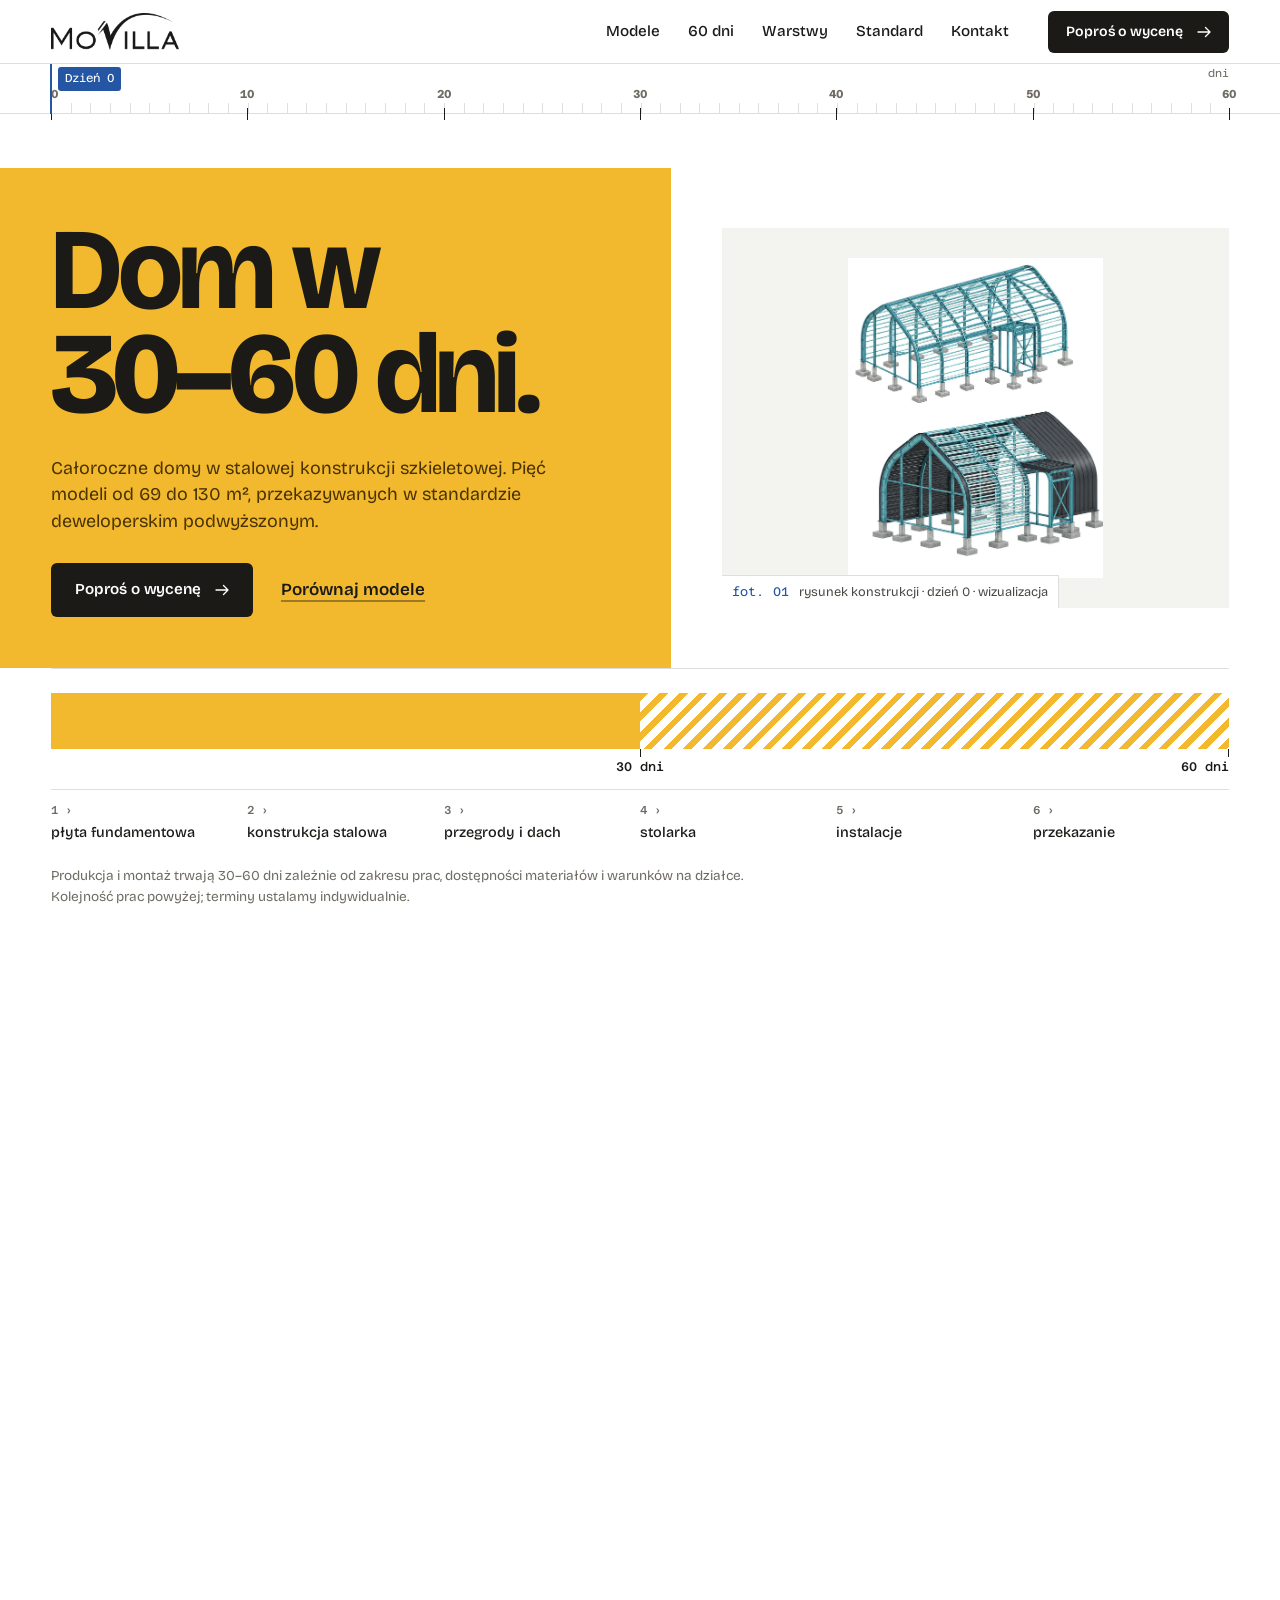
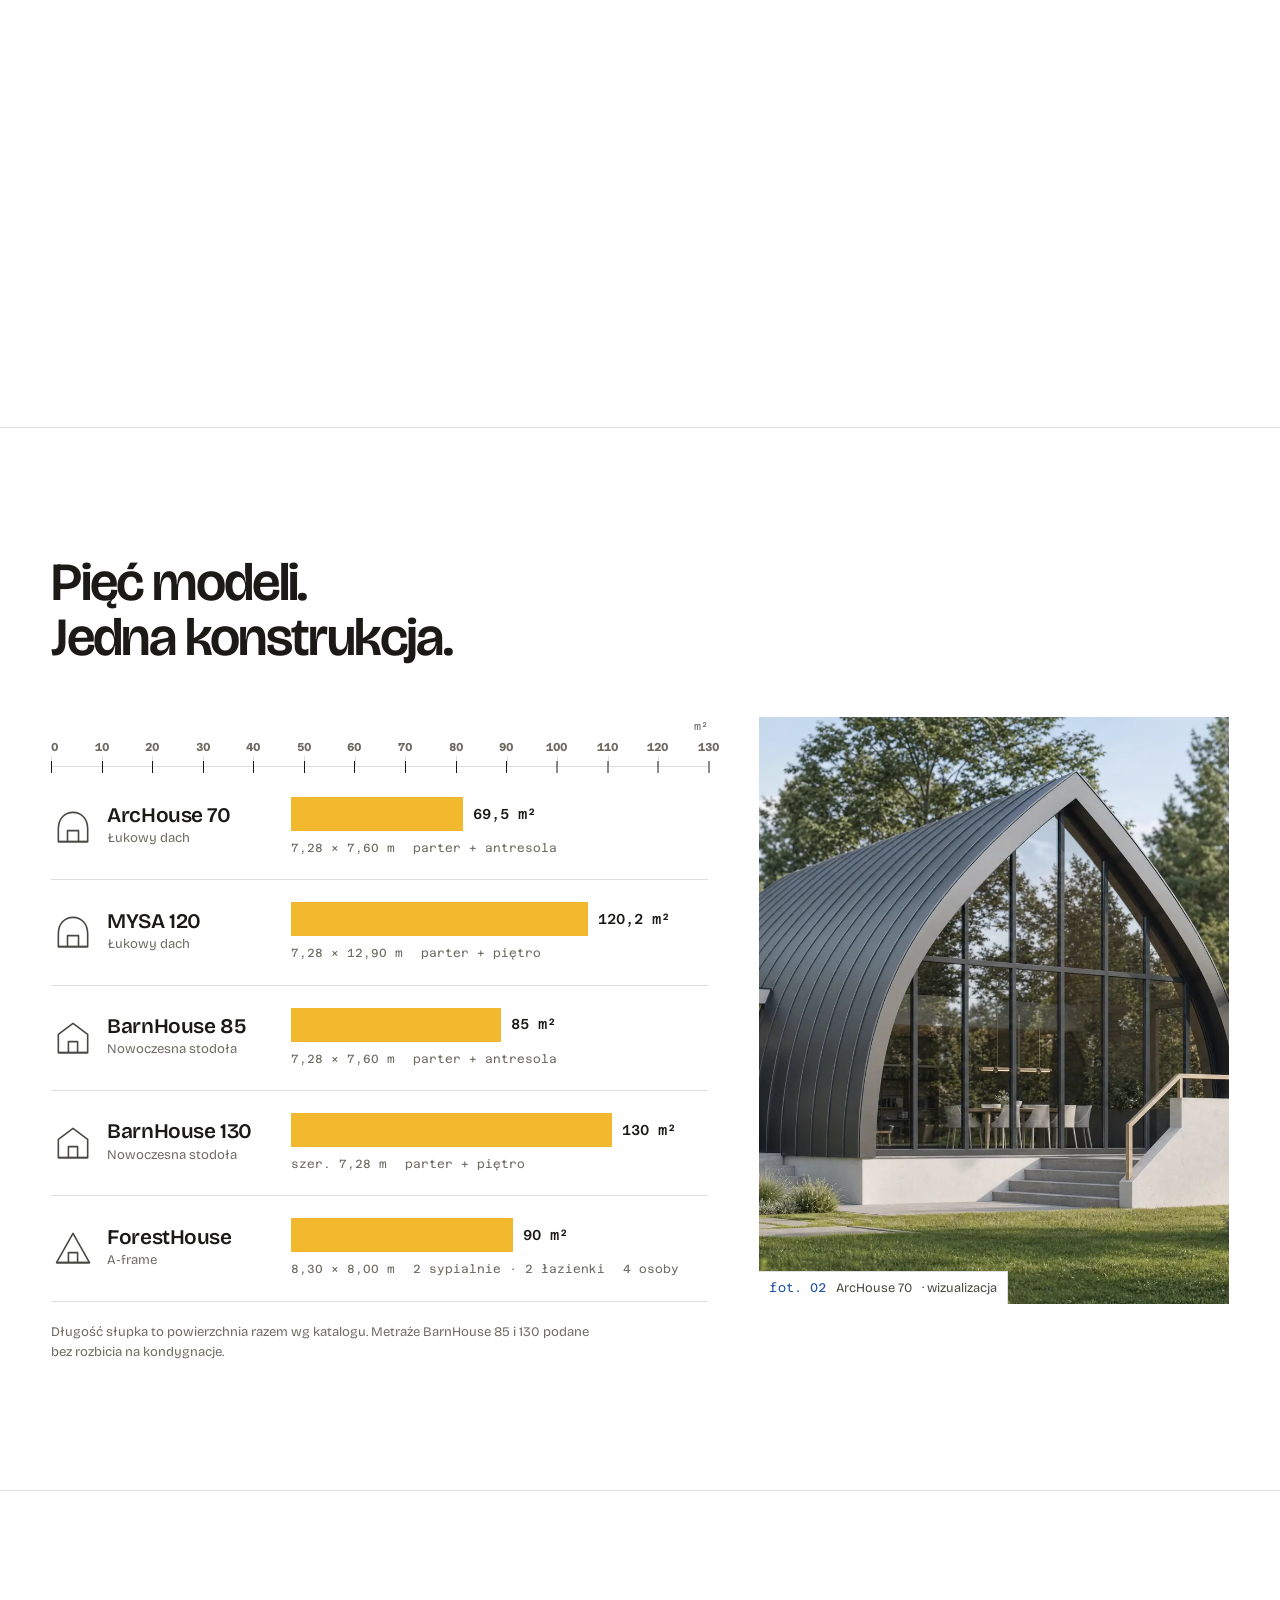
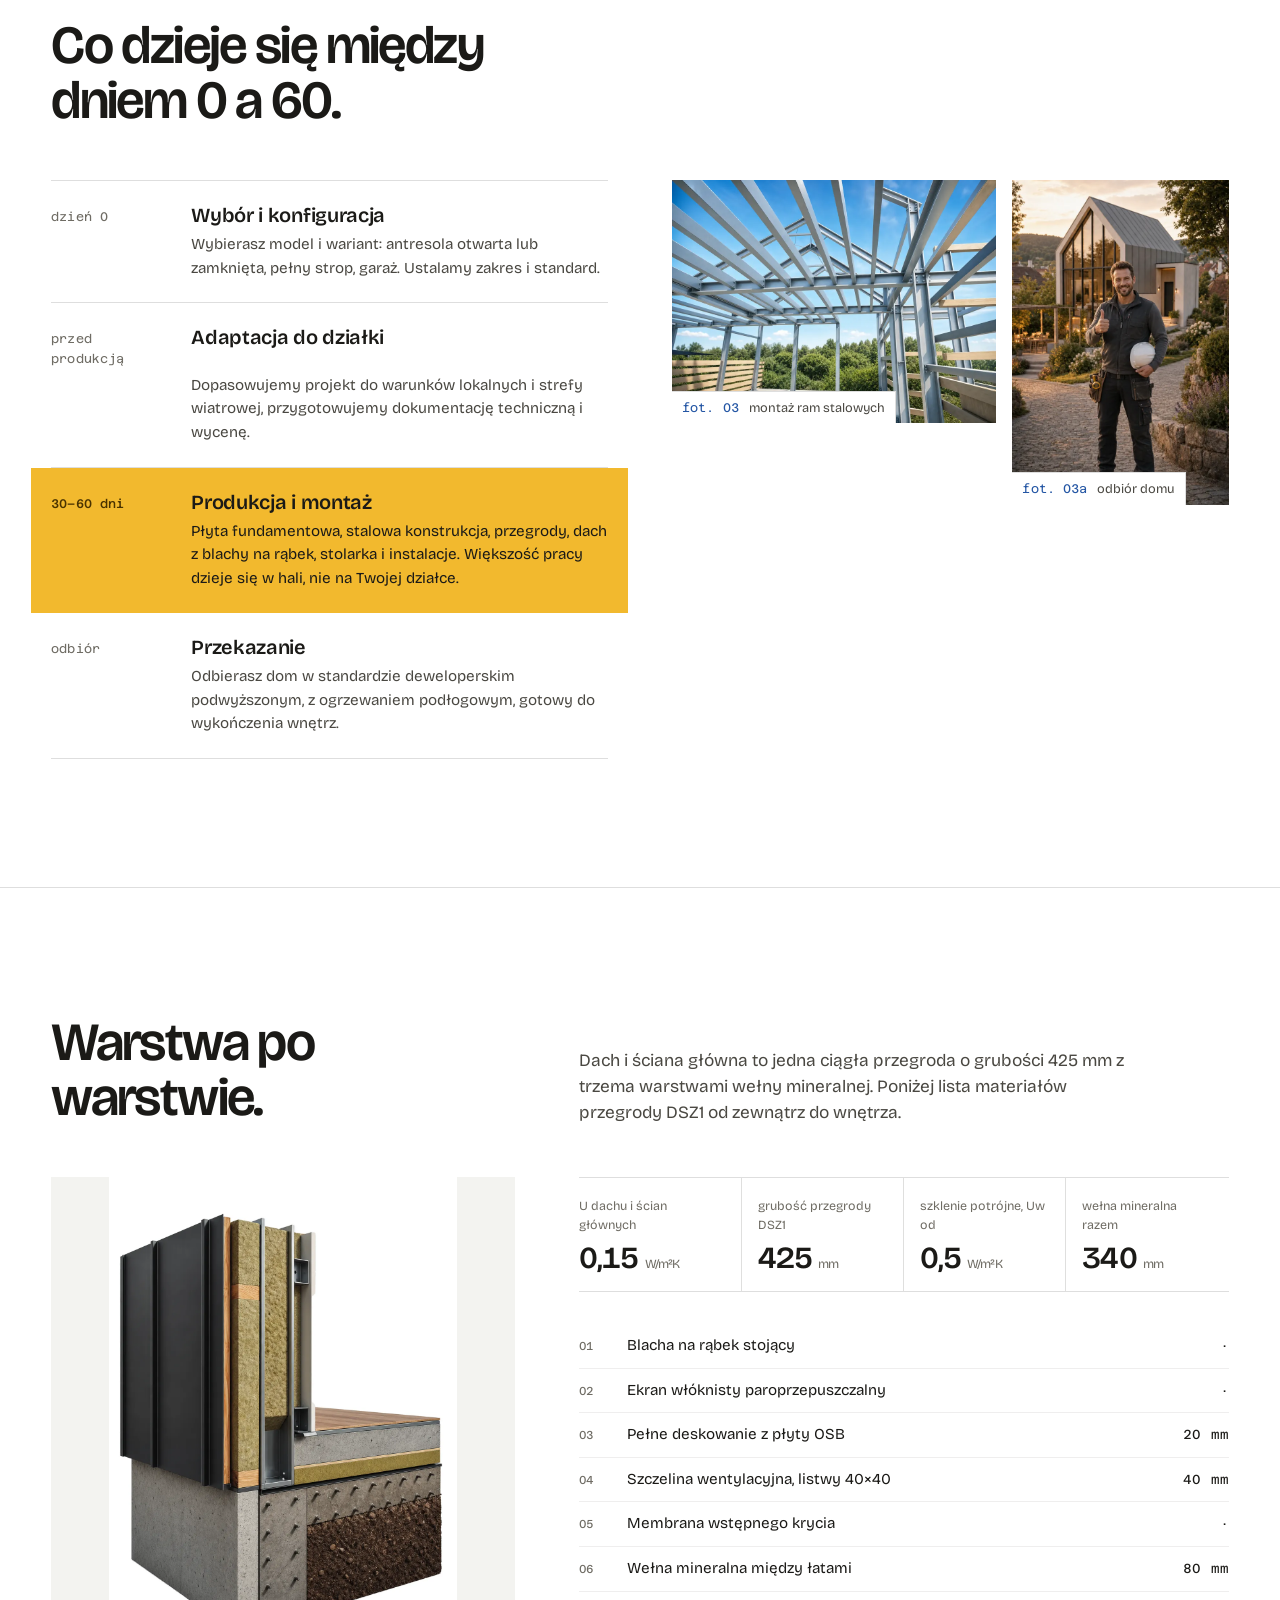
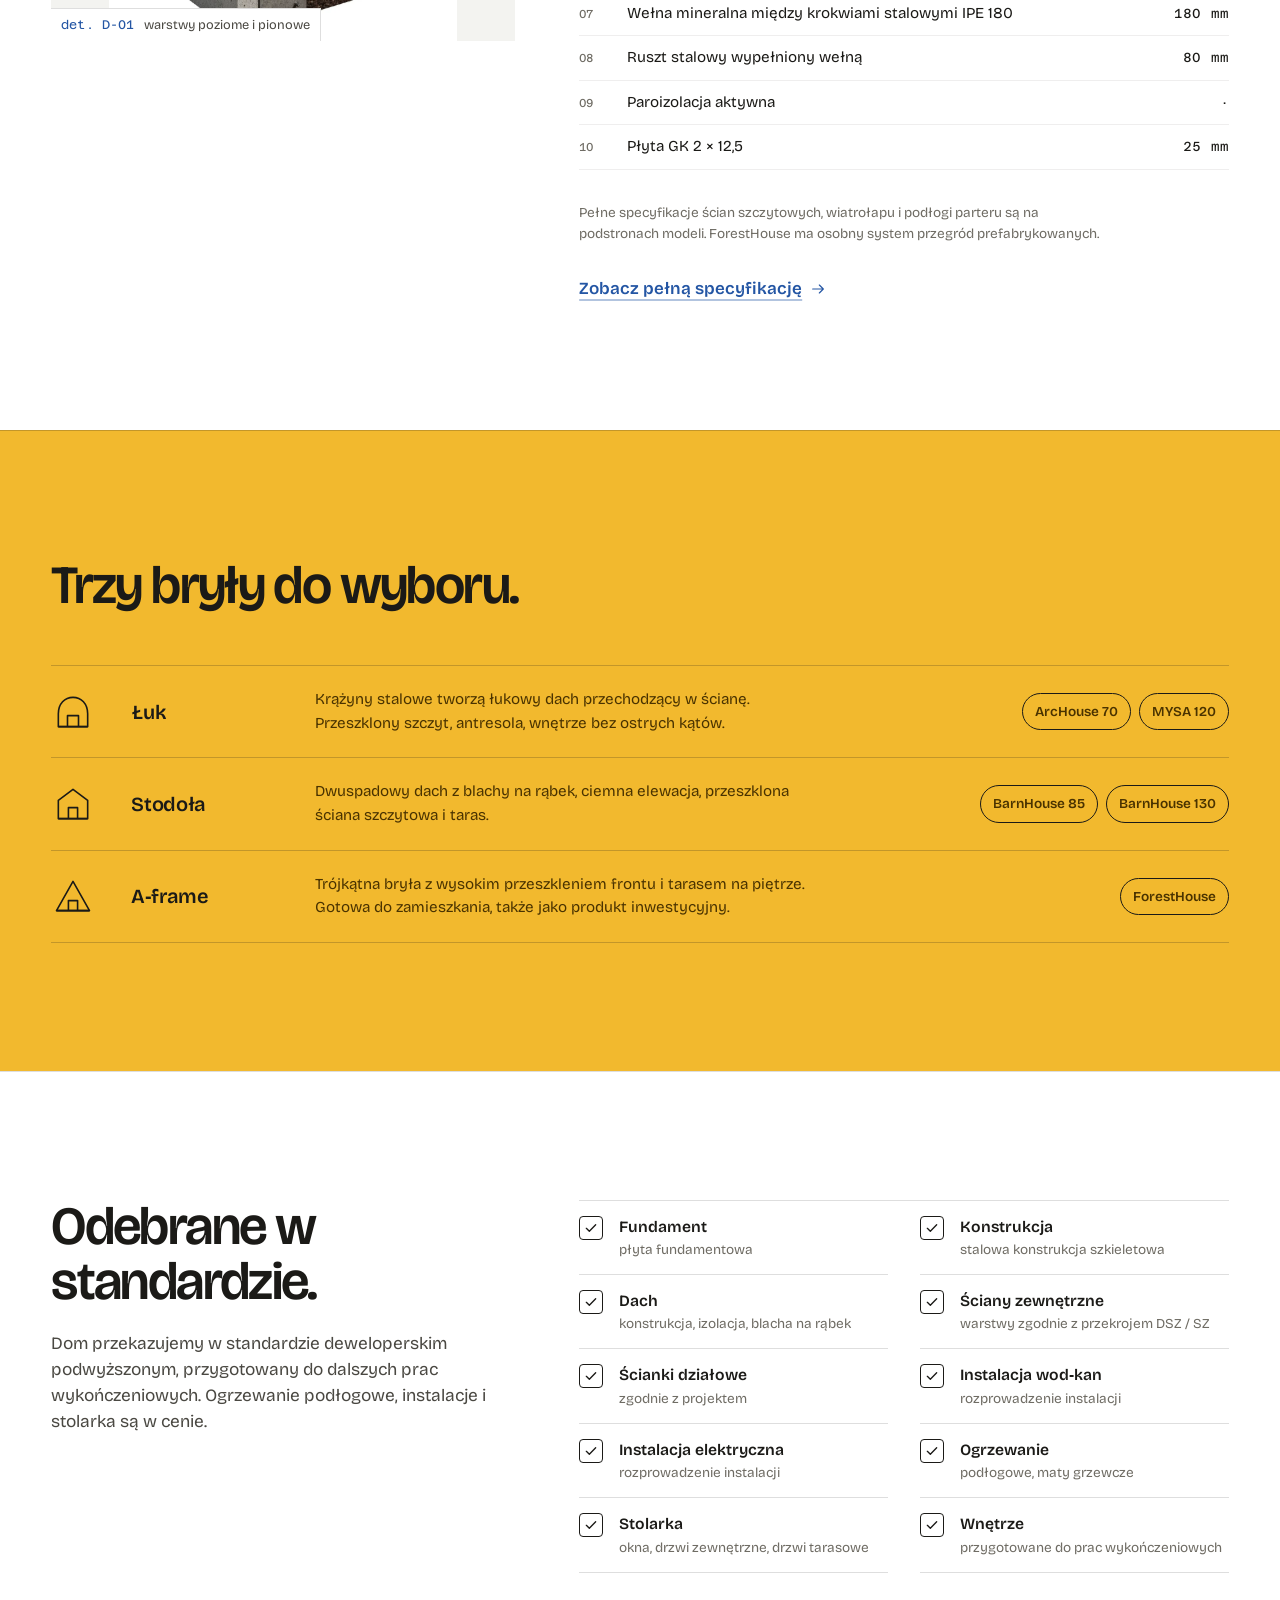
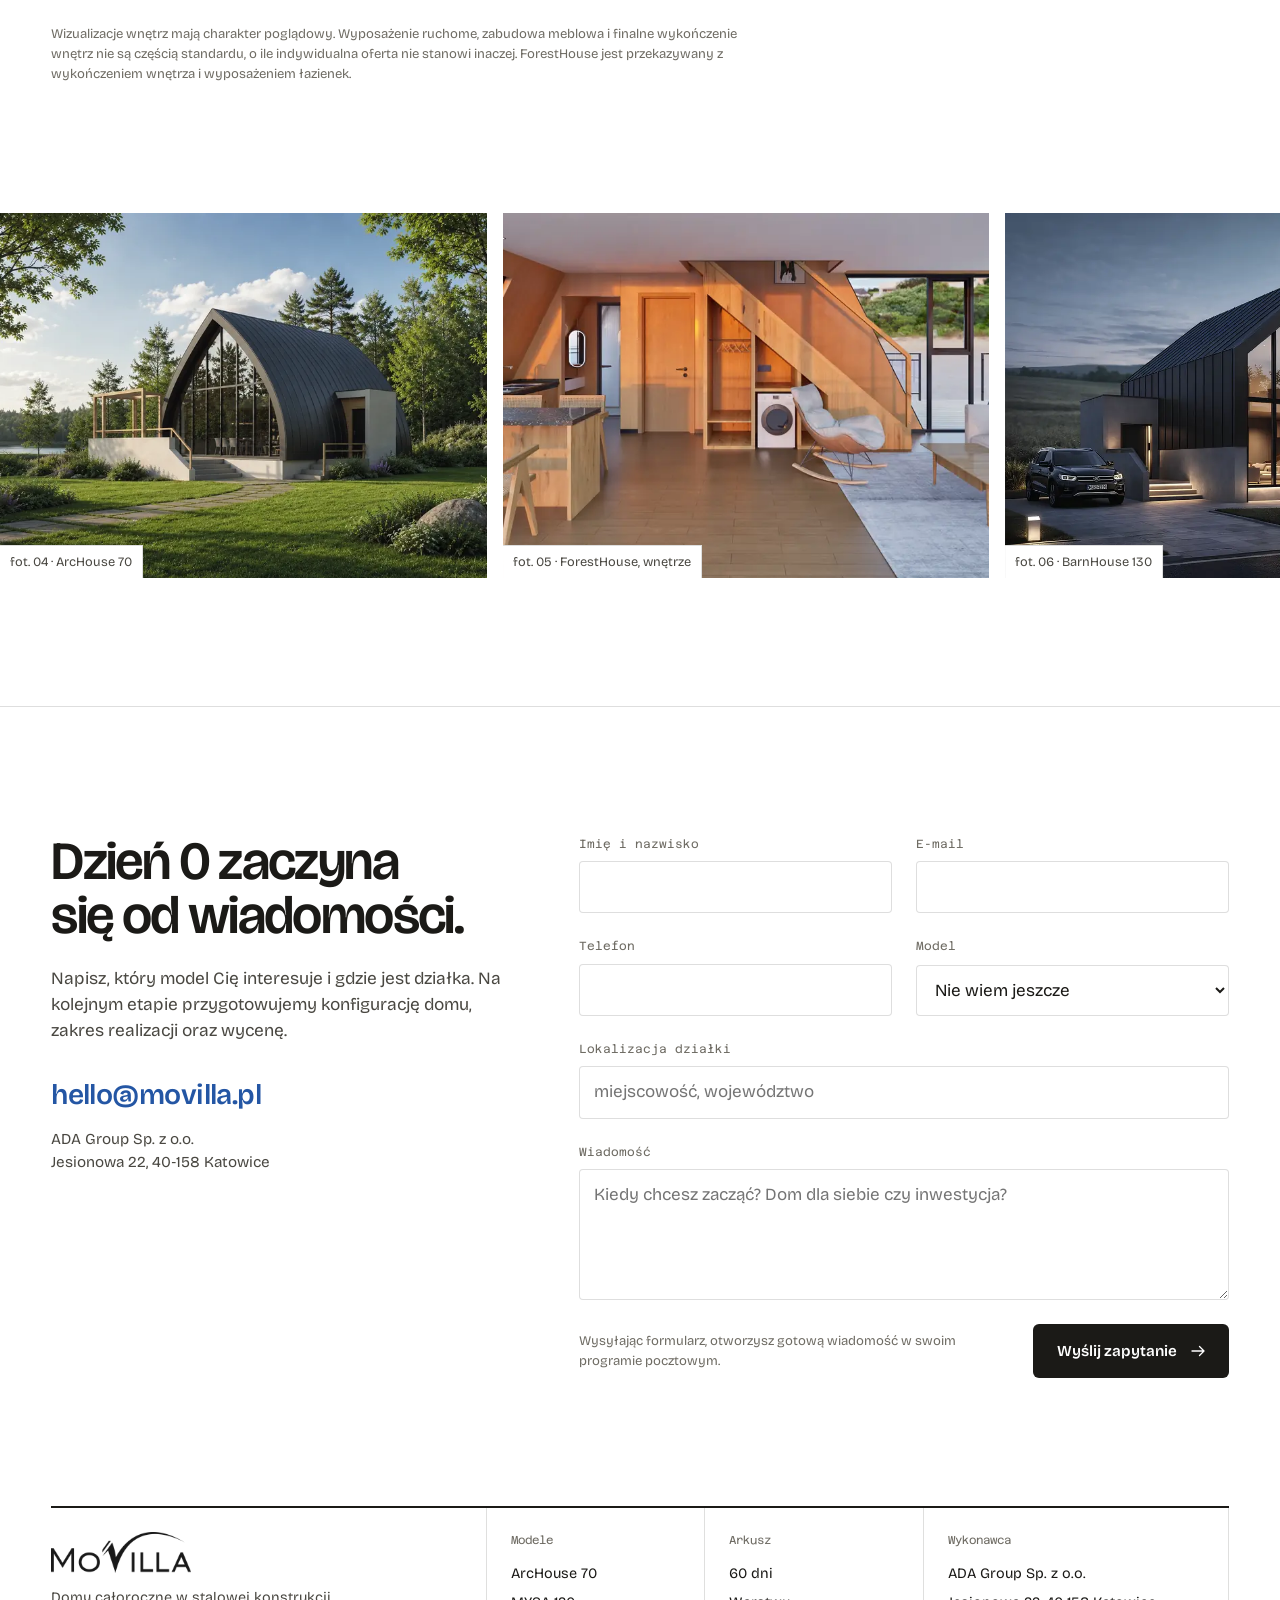
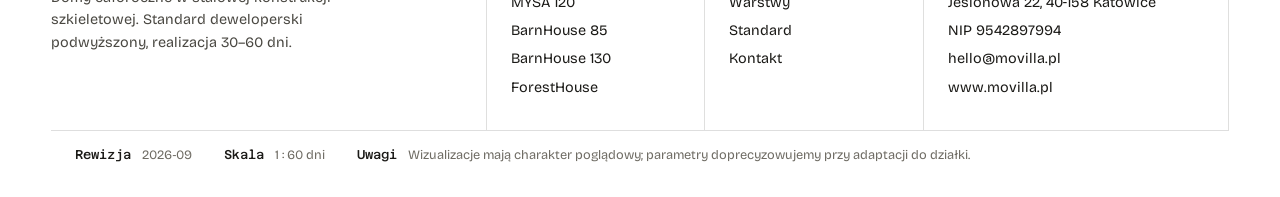
==== index.html @ b543526a "Wersja impeccable: świat „harmonogram budowy” (index + 5 podstron, GSAP, poprawki po finish review) " ====
<!DOCTYPE html>
<html lang="pl">
<head>
<meta charset="utf-8">
<meta name="viewport" content="width=device-width, initial-scale=1">
<title>MoVilla: dom całoroczny w 30–60 dni</title>
<meta name="description" content="Pięć domów całorocznych w stalowej konstrukcji szkieletowej: ArcHouse 70, MYSA 120, BarnHouse 85 i 130, ForestHouse. Standard deweloperski podwyższony, realizacja w 30–60 dni.">
<meta property="og:title" content="MoVilla: dom całoroczny w 30–60 dni">
<meta property="og:description" content="Pięć domów całorocznych w stalowej konstrukcji szkieletowej: ArcHouse 70, MYSA 120, BarnHouse 85 i 130, ForestHouse. Standard deweloperski podwyższony, realizacja w 30–60 dni.">
<meta property="og:image" content="img/forest/hero.webp">
<meta name="theme-color" content="#F2B92E">
<link rel="icon" href="img/favicon-32.png" sizes="32x32">
<link rel="apple-touch-icon" href="img/favicon-180.png">
<link rel="preconnect" href="https://fonts.googleapis.com">
<link rel="preconnect" href="https://fonts.gstatic.com" crossorigin>
<link href="https://fonts.googleapis.com/css2?family=Bricolage+Grotesque:opsz,wght@12..96,300..800&family=Azeret+Mono:wght@400;500&display=swap" rel="stylesheet">
<link rel="stylesheet" href="css/style.css">
</head>
<body>
<div class="veil" aria-hidden="true"></div>
<header class="topbar">
  <a class="topbar__logo" href="index.html" aria-label="MoVilla, strona główna"><img src="img/logo.webp" alt="MoVilla"></a>
  <nav class="topbar__nav" aria-label="Menu główne">
    <a href="index.html#projekty">Modele</a>
    <a href="index.html#proces">60 dni</a>
    <a href="index.html#technologia">Warstwy</a>
    <a href="index.html#standard">Standard</a>
    <a href="index.html#kontakt">Kontakt</a>
  </nav>
  <a class="btn btn--sm topbar__cta" href="index.html#kontakt">Poproś o wycenę <svg class="ic" viewBox="0 0 24 24" fill="none" stroke="currentColor" stroke-width="1.75" stroke-linecap="round" stroke-linejoin="round" aria-hidden="true"><path d="M4 12h16M14 6l6 6-6 6"/></svg></a>
  <button class="topbar__burger" aria-label="Otwórz menu" aria-expanded="false" aria-controls="menu"><span></span><span></span></button>
</header>
<div class="menu" id="menu" aria-hidden="true">
  <nav class="menu__links" aria-label="Menu mobilne">
    <a href="index.html#projekty">Modele</a>
    <a href="projekty/archouse-70.html" class="menu__sub">ArcHouse 70</a>
    <a href="projekty/mysa-120.html" class="menu__sub">MYSA 120</a>
    <a href="projekty/barnhouse-85.html" class="menu__sub">BarnHouse 85</a>
    <a href="projekty/barnhouse-130.html" class="menu__sub">BarnHouse 130</a>
    <a href="projekty/foresthouse.html" class="menu__sub">ForestHouse</a>
    <a href="index.html#proces">60 dni</a>
    <a href="index.html#technologia">Warstwy</a>
    <a href="index.html#standard">Standard</a>
    <a href="index.html#kontakt">Kontakt</a>
  </nav>
  <p class="menu__foot"><a href="mailto:hello@movilla.pl">hello@movilla.pl</a><span>Jesionowa 22, 40‑158 Katowice</span></p>
</div>
<div class="ruler ruler--top" data-max="60" aria-hidden="true"><div class="ruler__scale"><span style="left:0.000%"><b>0</b></span><span style="left:16.667%"><b>10</b></span><span style="left:33.333%"><b>20</b></span><span style="left:50.000%"><b>30</b></span><span style="left:66.667%"><b>40</b></span><span style="left:83.333%"><b>50</b></span><span style="left:100.000%"><b>60</b></span><i class="ruler__unit">dni</i></div><div class="ruler__cursor" aria-hidden="true"><em>Dzień <span data-day>0</span></em></div></div>
<main id="top">

<section class="hero" id="hero">
  <div class="hero__text">
    <h1 class="hero__title">Dom w <span class="hl">30–60</span> dni.</h1>
    <p class="hero__lead">Całoroczne domy w stalowej konstrukcji szkieletowej. Pięć modeli od 69 do 130 m², przekazywanych w standardzie deweloperskim podwyższonym.</p>
    <div class="hero__actions"><a class="btn" href="#kontakt">Poproś o wycenę <svg class="ic" viewBox="0 0 24 24" fill="none" stroke="currentColor" stroke-width="1.75" stroke-linecap="round" stroke-linejoin="round" aria-hidden="true"><path d="M4 12h16M14 6l6 6-6 6"/></svg></a><a class="lnk" href="#projekty">Porównaj modele</a></div>
  </div>
  <figure class="plate plate--hero">
    <img src="img/common/frame.webp" alt="Stalowy szkielet domu łukowego, model konstrukcyjny" data-stage="0" fetchpriority="high">
    <img src="img/common/tech-2.webp" srcset="img/common/tech-2-960.webp 960w, img/common/tech-2.webp 1920w" sizes="55vw" alt="Montaż stalowej konstrukcji szkieletowej domu łukowego" fetchpriority="high" data-stage="1">
    <img src="img/arc70/lake-2.webp" srcset="img/arc70/lake-2-960.webp 960w, img/arc70/lake-2.webp 1920w" sizes="55vw" alt="Gotowy dom ArcHouse 70 nad wodą" fetchpriority="high" data-stage="2">
    <figcaption><span class="mono">fot. 01</span><span data-stage-cap>rysunek konstrukcji · dzień 0 · wizualizacja</span></figcaption>
  </figure>
  <div class="stagebar" aria-label="Orientacyjny czas realizacji">
    <div class="stagebar__bar"><i class="stagebar__fill"></i><i class="stagebar__range" style="--from:50%;--to:100%"></i><b class="stagebar__l" style="left:50%">30 dni</b><b class="stagebar__l stagebar__l--end" style="left:100%">60 dni</b></div>
    <ol class="stagebar__seq"><li>płyta fundamentowa</li><li>konstrukcja stalowa</li><li>przegrody i dach</li><li>stolarka</li><li>instalacje</li><li>przekazanie</li></ol>
    <p class="stagebar__note">Produkcja i montaż trwają 30–60 dni zależnie od zakresu prac, dostępności materiałów i warunków na działce. Kolejność prac powyżej; terminy ustalamy indywidualnie.</p>
  </div>
</section>

<section class="models" id="projekty">
  <h2 class="h2">Pięć modeli.<br>Jedna konstrukcja.</h2>
  <div class="models__grid">
    <div class="models__chart">
      <div class="ruler" data-max="130" aria-hidden="true"><div class="ruler__scale"><span style="left:0.000%"><b>0</b></span><span style="left:7.692%"><b>10</b></span><span style="left:15.385%"><b>20</b></span><span style="left:23.077%"><b>30</b></span><span style="left:30.769%"><b>40</b></span><span style="left:38.462%"><b>50</b></span><span style="left:46.154%"><b>60</b></span><span style="left:53.846%"><b>70</b></span><span style="left:61.538%"><b>80</b></span><span style="left:69.231%"><b>90</b></span><span style="left:76.923%"><b>100</b></span><span style="left:84.615%"><b>110</b></span><span style="left:92.308%"><b>120</b></span><span style="left:100.000%"><b>130</b></span><i class="ruler__unit">m²</i></div></div>
      <div class="mrows"><a class="mrow" href="projekty/archouse-70.html" data-model="archouse-70">
      <span class="mrow__name"><svg class="ic ic--form" viewBox="0 0 48 48" fill="none" stroke="currentColor" stroke-width="1.75" stroke-linejoin="round" aria-hidden="true"><path d="M8 40V26C8 15 15 8 24 8s16 7 16 18v14H8z"/><path d="M8 40h32"/><path d="M18 40V28h12v12"/></svg><b>ArcHouse 70</b><small>Łukowy dach</small></span>
      <span class="mrow__track" style="--w:53.46%"><i class="mrow__bar"></i><em class="mrow__val"><span data-count="69.5" data-decimals="1">69,5</span> m²</em></span>
      <span class="mrow__meta"><span>7,28 × 7,60 m</span><span>parter + antresola</span></span>
    </a><a class="mrow" href="projekty/mysa-120.html" data-model="mysa-120">
      <span class="mrow__name"><svg class="ic ic--form" viewBox="0 0 48 48" fill="none" stroke="currentColor" stroke-width="1.75" stroke-linejoin="round" aria-hidden="true"><path d="M8 40V26C8 15 15 8 24 8s16 7 16 18v14H8z"/><path d="M8 40h32"/><path d="M18 40V28h12v12"/></svg><b>MYSA 120</b><small>Łukowy dach</small></span>
      <span class="mrow__track" style="--w:92.46%"><i class="mrow__bar"></i><em class="mrow__val"><span data-count="120.2" data-decimals="1">120,2</span> m²</em></span>
      <span class="mrow__meta"><span>7,28 × 12,90 m</span><span>parter + piętro</span></span>
    </a><a class="mrow" href="projekty/barnhouse-85.html" data-model="barnhouse-85">
      <span class="mrow__name"><svg class="ic ic--form" viewBox="0 0 48 48" fill="none" stroke="currentColor" stroke-width="1.75" stroke-linejoin="round" aria-hidden="true"><path d="M8 40V20L24 8l16 12v20H8z"/><path d="M8 40h32"/><path d="M19 40V28h10v12"/></svg><b>BarnHouse 85</b><small>Nowoczesna stodoła</small></span>
      <span class="mrow__track" style="--w:65.38%"><i class="mrow__bar"></i><em class="mrow__val"><span data-count="85" data-decimals="0">85</span> m²</em></span>
      <span class="mrow__meta"><span>7,28 × 7,60 m</span><span>parter + antresola</span></span>
    </a><a class="mrow" href="projekty/barnhouse-130.html" data-model="barnhouse-130">
      <span class="mrow__name"><svg class="ic ic--form" viewBox="0 0 48 48" fill="none" stroke="currentColor" stroke-width="1.75" stroke-linejoin="round" aria-hidden="true"><path d="M8 40V20L24 8l16 12v20H8z"/><path d="M8 40h32"/><path d="M19 40V28h10v12"/></svg><b>BarnHouse 130</b><small>Nowoczesna stodoła</small></span>
      <span class="mrow__track" style="--w:100.00%"><i class="mrow__bar"></i><em class="mrow__val"><span data-count="130" data-decimals="0">130</span> m²</em></span>
      <span class="mrow__meta"><span>szer. 7,28 m</span><span>parter + piętro</span></span>
    </a><a class="mrow" href="projekty/foresthouse.html" data-model="foresthouse">
      <span class="mrow__name"><svg class="ic ic--form" viewBox="0 0 48 48" fill="none" stroke="currentColor" stroke-width="1.75" stroke-linejoin="round" aria-hidden="true"><path d="M6 40L24 8l18 32H6z"/><path d="M6 40h36"/><path d="M19 40V29h10v11"/></svg><b>ForestHouse</b><small>A‑frame</small></span>
      <span class="mrow__track" style="--w:69.23%"><i class="mrow__bar"></i><em class="mrow__val"><span data-count="90" data-decimals="0">90</span> m²</em></span>
      <span class="mrow__meta"><span>8,30 × 8,00 m</span><span>2 sypialnie · 2 łazienki</span><span>4 osoby</span></span>
    </a></div>
      <p class="models__note">Długość słupka to powierzchnia razem wg katalogu. Metraże BarnHouse 85 i 130 podane bez rozbicia na kondygnacje.</p>
    </div>
    <figure class="plate plate--sticky models__stage"><img src="img/arc70/hero.webp" alt="ArcHouse 70" data-model="archouse-70" loading="lazy"><img src="img/mysa120/hero.webp" alt="MYSA 120" data-model="mysa-120" loading="lazy"><img src="img/barn85/hero.webp" alt="BarnHouse 85" data-model="barnhouse-85" loading="lazy"><img src="img/barn130/hero.webp" alt="BarnHouse 130" data-model="barnhouse-130" loading="lazy"><img src="img/forest/hero.webp" alt="ForestHouse" data-model="foresthouse" loading="lazy"><figcaption><span class="mono">fot. 02</span><span data-model-cap>ArcHouse 70</span><span>· wizualizacja</span></figcaption></figure>
  </div>
</section>

<section class="stages" id="proces">
  <h2 class="h2">Co dzieje się między dniem 0 a 60.</h2>
  <ol class="stages__list">
    <li><span class="mono stages__day">dzień 0</span><h3>Wybór i konfiguracja</h3><p>Wybierasz model i wariant: antresola otwarta lub zamknięta, pełny strop, garaż. Ustalamy zakres i standard.</p></li>
    <li><span class="mono stages__day">przed produkcją</span><h3>Adaptacja do działki</h3><p>Dopasowujemy projekt do warunków lokalnych i strefy wiatrowej, przygotowujemy dokumentację techniczną i wycenę.</p></li>
    <li class="is-key"><span class="mono stages__day">30–60 dni</span><h3>Produkcja i montaż</h3><p>Płyta fundamentowa, stalowa konstrukcja, przegrody, dach z blachy na rąbek, stolarka i instalacje. Większość pracy dzieje się w hali, nie na Twojej działce.</p></li>
    <li><span class="mono stages__day">odbiór</span><h3>Przekazanie</h3><p>Odbierasz dom w standardzie deweloperskim podwyższonym, z ogrzewaniem podłogowym, gotowy do wykończenia wnętrz.</p></li>
  </ol>
  <div class="stages__plates">
    <figure class="plate"><img src="img/common/tech-1.webp" srcset="img/common/tech-1-960.webp 960w, img/common/tech-1.webp 1920w" sizes="45vw" alt="Stalowe ramy nośne domu MoVilla na placu montażu" loading="lazy" decoding="async" ><figcaption><span class="mono">fot. 03</span><span>montaż ram stalowych</span></figcaption></figure>
    <figure class="plate"><img src="img/common/builder.webp" alt="Wykonawca MoVilla przed gotowym domem BarnHouse" loading="lazy" decoding="async" ><figcaption><span class="mono">fot. 03a</span><span>odbiór domu</span></figcaption></figure>
  </div>
</section>

<section class="layers" id="technologia">
  <div class="layers__head">
    <h2 class="h2">Warstwa po warstwie.</h2>
    <p class="lead">Dach i ściana główna to jedna ciągła przegroda o grubości 425 mm z trzema warstwami wełny mineralnej. Poniżej lista materiałów przegrody DSZ1 od zewnątrz do wnętrza.</p>
  </div>
  <figure class="plate plate--sticky layers__plate">
    <img src="img/common/detail-wall.webp" alt="Detal D‑01: przekrój przez warstwy dachu, ściany i fundamentu" loading="lazy">
    <figcaption><span class="mono">det. D‑01</span><span>warstwy poziome i pionowe</span></figcaption>
  </figure>
  <div class="layers__body">
    <dl class="kpi">
      <div><dt>U dachu i ścian głównych</dt><dd><span data-count="0.15" data-decimals="2">0,15</span><small>W/m²K</small></dd></div>
      <div><dt>grubość przegrody DSZ1</dt><dd><span data-count="425">425</span><small>mm</small></dd></div>
      <div><dt>szklenie potrójne, Uw od</dt><dd><span data-count="0.5" data-decimals="1">0,5</span><small>W/m²K</small></dd></div>
      <div><dt>wełna mineralna razem</dt><dd><span data-count="340">340</span><small>mm</small></dd></div>
    </dl>
    <ol class="bom"><li><span>Blacha na rąbek stojący</span><span class="mono">·</span></li><li><span>Ekran włóknisty paroprzepuszczalny</span><span class="mono">·</span></li><li><span>Pełne deskowanie z płyty OSB</span><span class="mono">20 mm</span></li><li><span>Szczelina wentylacyjna, listwy 40×40</span><span class="mono">40 mm</span></li><li><span>Membrana wstępnego krycia</span><span class="mono">·</span></li><li><span>Wełna mineralna między łatami</span><span class="mono">80 mm</span></li><li><span>Wełna mineralna między krokwiami stalowymi IPE 180</span><span class="mono">180 mm</span></li><li><span>Ruszt stalowy wypełniony wełną</span><span class="mono">80 mm</span></li><li><span>Paroizolacja aktywna</span><span class="mono">·</span></li><li><span>Płyta GK 2 × 12,5</span><span class="mono">25 mm</span></li></ol>
    <p class="layers__note">Pełne specyfikacje ścian szczytowych, wiatrołapu i podłogi parteru są na podstronach modeli. ForestHouse ma osobny system przegród prefabrykowanych.</p>
    <a class="lnk" href="projekty/archouse-70.html#technologia">Zobacz pełną specyfikację <svg class="ic" viewBox="0 0 24 24" fill="none" stroke="currentColor" stroke-width="1.75" stroke-linecap="round" stroke-linejoin="round" aria-hidden="true"><path d="M4 12h16M14 6l6 6-6 6"/></svg></a>
  </div>
</section>

<section class="forms" id="formy">
  <h2 class="h2">Trzy bryły do wyboru.</h2>
  <div class="forms__rows">
    <div class="form"><svg class="ic ic--form" viewBox="0 0 48 48" fill="none" stroke="currentColor" stroke-width="1.75" stroke-linejoin="round" aria-hidden="true"><path d="M8 40V26C8 15 15 8 24 8s16 7 16 18v14H8z"/><path d="M8 40h32"/><path d="M18 40V28h12v12"/></svg><h3>Łuk</h3><p>Krążyny stalowe tworzą łukowy dach przechodzący w ścianę. Przeszklony szczyt, antresola, wnętrze bez ostrych kątów.</p><p class="form__models"><a href="projekty/archouse-70.html">ArcHouse 70</a><a href="projekty/mysa-120.html">MYSA 120</a></p></div>
    <div class="form"><svg class="ic ic--form" viewBox="0 0 48 48" fill="none" stroke="currentColor" stroke-width="1.75" stroke-linejoin="round" aria-hidden="true"><path d="M8 40V20L24 8l16 12v20H8z"/><path d="M8 40h32"/><path d="M19 40V28h10v12"/></svg><h3>Stodoła</h3><p>Dwuspadowy dach z blachy na rąbek, ciemna elewacja, przeszklona ściana szczytowa i taras.</p><p class="form__models"><a href="projekty/barnhouse-85.html">BarnHouse 85</a><a href="projekty/barnhouse-130.html">BarnHouse 130</a></p></div>
    <div class="form"><svg class="ic ic--form" viewBox="0 0 48 48" fill="none" stroke="currentColor" stroke-width="1.75" stroke-linejoin="round" aria-hidden="true"><path d="M6 40L24 8l18 32H6z"/><path d="M6 40h36"/><path d="M19 40V29h10v11"/></svg><h3>A‑frame</h3><p>Trójkątna bryła z wysokim przeszkleniem frontu i tarasem na piętrze. Gotowa do zamieszkania, także jako produkt inwestycyjny.</p><p class="form__models"><a href="projekty/foresthouse.html">ForestHouse</a></p></div>
  </div>
</section>

<section class="standard" id="standard">
  <div class="standard__head">
    <h2 class="h2">Odebrane w standardzie.</h2>
    <p class="lead">Dom przekazujemy w standardzie deweloperskim podwyższonym, przygotowany do dalszych prac wykończeniowych. Ogrzewanie podłogowe, instalacje i stolarka są w cenie.</p>
  </div>
  <ul class="checklist"><li><span class="chk"><svg class="ic" viewBox="0 0 24 24" fill="none" stroke="currentColor" stroke-width="2" stroke-linecap="round" stroke-linejoin="round" aria-hidden="true"><path d="M5 12.5l4.5 4.5L19 7"/></svg></span><span><b>Fundament</b><small>płyta fundamentowa</small></span></li><li><span class="chk"><svg class="ic" viewBox="0 0 24 24" fill="none" stroke="currentColor" stroke-width="2" stroke-linecap="round" stroke-linejoin="round" aria-hidden="true"><path d="M5 12.5l4.5 4.5L19 7"/></svg></span><span><b>Konstrukcja</b><small>stalowa konstrukcja szkieletowa</small></span></li><li><span class="chk"><svg class="ic" viewBox="0 0 24 24" fill="none" stroke="currentColor" stroke-width="2" stroke-linecap="round" stroke-linejoin="round" aria-hidden="true"><path d="M5 12.5l4.5 4.5L19 7"/></svg></span><span><b>Dach</b><small>konstrukcja, izolacja, blacha na rąbek</small></span></li><li><span class="chk"><svg class="ic" viewBox="0 0 24 24" fill="none" stroke="currentColor" stroke-width="2" stroke-linecap="round" stroke-linejoin="round" aria-hidden="true"><path d="M5 12.5l4.5 4.5L19 7"/></svg></span><span><b>Ściany zewnętrzne</b><small>warstwy zgodnie z przekrojem DSZ / SZ</small></span></li><li><span class="chk"><svg class="ic" viewBox="0 0 24 24" fill="none" stroke="currentColor" stroke-width="2" stroke-linecap="round" stroke-linejoin="round" aria-hidden="true"><path d="M5 12.5l4.5 4.5L19 7"/></svg></span><span><b>Ścianki działowe</b><small>zgodnie z projektem</small></span></li><li><span class="chk"><svg class="ic" viewBox="0 0 24 24" fill="none" stroke="currentColor" stroke-width="2" stroke-linecap="round" stroke-linejoin="round" aria-hidden="true"><path d="M5 12.5l4.5 4.5L19 7"/></svg></span><span><b>Instalacja wod‑kan</b><small>rozprowadzenie instalacji</small></span></li><li><span class="chk"><svg class="ic" viewBox="0 0 24 24" fill="none" stroke="currentColor" stroke-width="2" stroke-linecap="round" stroke-linejoin="round" aria-hidden="true"><path d="M5 12.5l4.5 4.5L19 7"/></svg></span><span><b>Instalacja elektryczna</b><small>rozprowadzenie instalacji</small></span></li><li><span class="chk"><svg class="ic" viewBox="0 0 24 24" fill="none" stroke="currentColor" stroke-width="2" stroke-linecap="round" stroke-linejoin="round" aria-hidden="true"><path d="M5 12.5l4.5 4.5L19 7"/></svg></span><span><b>Ogrzewanie</b><small>podłogowe, maty grzewcze</small></span></li><li><span class="chk"><svg class="ic" viewBox="0 0 24 24" fill="none" stroke="currentColor" stroke-width="2" stroke-linecap="round" stroke-linejoin="round" aria-hidden="true"><path d="M5 12.5l4.5 4.5L19 7"/></svg></span><span><b>Stolarka</b><small>okna, drzwi zewnętrzne, drzwi tarasowe</small></span></li><li><span class="chk"><svg class="ic" viewBox="0 0 24 24" fill="none" stroke="currentColor" stroke-width="2" stroke-linecap="round" stroke-linejoin="round" aria-hidden="true"><path d="M5 12.5l4.5 4.5L19 7"/></svg></span><span><b>Wnętrze</b><small>przygotowane do prac wykończeniowych</small></span></li></ul>
  <p class="standard__note">Wizualizacje wnętrz mają charakter poglądowy. Wyposażenie ruchome, zabudowa meblowa i finalne wykończenie wnętrz nie są częścią standardu, o ile indywidualna oferta nie stanowi inaczej. ForestHouse jest przekazywany z wykończeniem wnętrza i wyposażeniem łazienek.</p>
</section>

<section class="strip" aria-label="Wizualizacje">
  <div class="strip__track"><figure class="plate" data-cap="fot. 04 · ArcHouse 70"><img src="img/arc70/lake-1.webp" srcset="img/arc70/lake-1-960.webp 960w, img/arc70/lake-1.webp 1920w" sizes="40vw" alt="Wizualizacja, fot. 04 · ArcHouse 70" loading="lazy" decoding="async" ><figcaption>fot. 04 · ArcHouse 70</figcaption></figure><figure class="plate" data-cap="fot. 05 · ForestHouse, wnętrze"><img src="img/forest/int-7.webp" srcset="img/forest/int-7-960.webp 960w, img/forest/int-7.webp 1920w" sizes="40vw" alt="Wizualizacja, fot. 05 · ForestHouse, wnętrze" loading="lazy" decoding="async" ><figcaption>fot. 05 · ForestHouse, wnętrze</figcaption></figure><figure class="plate" data-cap="fot. 06 · BarnHouse 130"><img src="img/barn130/night.webp" srcset="img/barn130/night-960.webp 960w, img/barn130/night.webp 1920w" sizes="40vw" alt="Wizualizacja, fot. 06 · BarnHouse 130" loading="lazy" decoding="async" ><figcaption>fot. 06 · BarnHouse 130</figcaption></figure><figure class="plate" data-cap="fot. 07 · MYSA 120, antresola"><img src="img/mysa120/int-3.webp" srcset="img/mysa120/int-3-960.webp 960w, img/mysa120/int-3.webp 1920w" sizes="40vw" alt="Wizualizacja, fot. 07 · MYSA 120, antresola" loading="lazy" decoding="async" ><figcaption>fot. 07 · MYSA 120, antresola</figcaption></figure><figure class="plate" data-cap="fot. 08 · zespół ForestHouse"><img src="img/forest/vertical.webp" srcset="img/forest/vertical-960.webp 960w, img/forest/vertical.webp 1920w" sizes="40vw" alt="Wizualizacja, fot. 08 · zespół ForestHouse" loading="lazy" decoding="async" ><figcaption>fot. 08 · zespół ForestHouse</figcaption></figure></div>
</section>

<section class="contact" id="kontakt">
  <div class="contact__head">
    <h2 class="h2">Dzień 0 zaczyna się od wiadomości.</h2>
    <p class="lead">Napisz, który model Cię interesuje i gdzie jest działka. Na kolejnym etapie przygotowujemy konfigurację domu, zakres realizacji oraz wycenę.</p>
    <address class="contact__info"><a class="contact__mail" href="mailto:hello@movilla.pl">hello@movilla.pl</a><span>ADA Group Sp. z o.o.<br>Jesionowa 22, 40‑158 Katowice</span></address>
  </div>
  <form class="form-grid" novalidate>
    <div class="field"><label for="f-name">Imię i nazwisko</label><input id="f-name" name="name" required autocomplete="name"></div>
    <div class="field"><label for="f-email">E‑mail</label><input id="f-email" name="email" type="email" required autocomplete="email"></div>
    <div class="field"><label for="f-phone">Telefon</label><input id="f-phone" name="phone" type="tel" autocomplete="tel"></div>
    <div class="field"><label for="f-proj">Model</label><select id="f-proj" name="projekt"><option>Nie wiem jeszcze</option><option>ArcHouse 70</option><option>MYSA 120</option><option>BarnHouse 85</option><option>BarnHouse 130</option><option>ForestHouse</option></select></div>
    <div class="field field--full"><label for="f-place">Lokalizacja działki</label><input id="f-place" name="place" placeholder="miejscowość, województwo"></div>
    <div class="field field--full"><label for="f-msg">Wiadomość</label><textarea id="f-msg" name="msg" rows="4" placeholder="Kiedy chcesz zacząć? Dom dla siebie czy inwestycja?"></textarea></div>
    <p class="field--full form-grid__err" role="alert" hidden>Uzupełnij imię i poprawny adres e‑mail, żebyśmy mogli odpowiedzieć.</p>
    <div class="field--full form-grid__foot"><small>Wysyłając formularz, otworzysz gotową wiadomość w swoim programie pocztowym.</small><button class="btn" type="submit">Wyślij zapytanie <svg class="ic" viewBox="0 0 24 24" fill="none" stroke="currentColor" stroke-width="1.75" stroke-linecap="round" stroke-linejoin="round" aria-hidden="true"><path d="M4 12h16M14 6l6 6-6 6"/></svg></button></div>
  </form>
</section>

</main>
<footer class="titleblock" aria-label="Stopka">
  <div class="titleblock__cell titleblock__cell--brand">
    <img src="img/logo.webp" alt="MoVilla" class="titleblock__logo">
    <p>Domy całoroczne w stalowej konstrukcji szkieletowej. Standard deweloperski podwyższony, realizacja 30–60 dni.</p>
  </div>
  <dl class="titleblock__cell"><dt>Modele</dt>
    <dd><a href="projekty/archouse-70.html">ArcHouse 70</a></dd><dd><a href="projekty/mysa-120.html">MYSA 120</a></dd>
    <dd><a href="projekty/barnhouse-85.html">BarnHouse 85</a></dd><dd><a href="projekty/barnhouse-130.html">BarnHouse 130</a></dd>
    <dd><a href="projekty/foresthouse.html">ForestHouse</a></dd></dl>
  <dl class="titleblock__cell"><dt>Arkusz</dt>
    <dd><a href="index.html#proces">60 dni</a></dd><dd><a href="index.html#technologia">Warstwy</a></dd>
    <dd><a href="index.html#standard">Standard</a></dd><dd><a href="index.html#kontakt">Kontakt</a></dd></dl>
  <dl class="titleblock__cell"><dt>Wykonawca</dt>
    <dd>ADA Group Sp. z o.o.</dd><dd>Jesionowa 22, 40‑158 Katowice</dd><dd>NIP 9542897994</dd>
    <dd><a href="mailto:hello@movilla.pl">hello@movilla.pl</a></dd><dd><a href="https://www.movilla.pl" target="_blank" rel="noopener">www.movilla.pl</a></dd></dl>
  <div class="titleblock__cell titleblock__cell--meta">
    <span><b>Rewizja</b> 2026‑09</span><span><b>Skala</b> 1 : 60 dni</span><span><b>Uwagi</b> Wizualizacje mają charakter poglądowy; parametry doprecyzowujemy przy adaptacji do działki.</span>
  </div>
</footer>
<div class="lightbox" role="dialog" aria-modal="true" aria-label="Podgląd">
  <button class="lightbox__close" aria-label="Zamknij podgląd">Zamknij <svg class="ic" viewBox="0 0 24 24" fill="none" stroke="currentColor" stroke-width="1.75" stroke-linecap="round" aria-hidden="true"><path d="M6 6l12 12M18 6L6 18"/></svg></button>
  <button class="lightbox__nav prev" aria-label="Poprzednie"><svg class="ic" viewBox="0 0 24 24" fill="none" stroke="currentColor" stroke-width="1.75" stroke-linecap="round" stroke-linejoin="round" aria-hidden="true"><path d="M20 12H4M10 6l-6 6 6 6"/></svg></button>
  <figure><img src="[data-uri]" alt=""><figcaption></figcaption></figure>
  <button class="lightbox__nav next" aria-label="Następne"><svg class="ic" viewBox="0 0 24 24" fill="none" stroke="currentColor" stroke-width="1.75" stroke-linecap="round" stroke-linejoin="round" aria-hidden="true"><path d="M4 12h16M14 6l6 6-6 6"/></svg></button>
</div>
<script src="js/vendor/gsap.min.js"></script>
<script src="js/vendor/ScrollTrigger.min.js"></script>
<script src="js/main.js"></script>
</body>
</html>
---- css/style.css ----
/* ==========================================================================
   MOVILLA — style.css
   Świat: harmonogram budowy. Biały arkusz, hairline'owa siatka dni,
   żółty pasek etapu, niebieski długopis, atramentowa czerń.
   ========================================================================== */

:root {
  --paper: #FFFFFF;
  --paper-2: #F3F3F0;
  --grid: rgba(27, 26, 23, .14);
  --grid-soft: rgba(27, 26, 23, .07);
  --ink: #1B1A17;
  --ink-2: #4A4842;
  --ink-3: #6F6C64;
  --yellow: #F2B92E;
  --yellow-2: #FFD25A;
  --yellow-ink: #4A3300;
  --blue: #2456A4;
  --blue-2: #1A3F7C;
  --blue-tint: #E6EDF8;

  --sans: "Bricolage Grotesque", "Helvetica Neue", Arial, sans-serif;
  --mono: "Azeret Mono", "SFMono-Regular", Menlo, monospace;

  --gutter: clamp(20px, 4vw, 64px);
  --section: clamp(88px, 10vw, 160px);
  --bar-h: 64px;
  --ruler-h: 50px;
  --ease: cubic-bezier(.16, 1, .3, 1);
}

/* ---------- reset ---------- */
*, *::before, *::after { box-sizing: border-box; }
html { -webkit-text-size-adjust: 100%; scroll-padding-top: calc(var(--bar-h) + var(--ruler-h) + 16px); }
body {
  margin: 0; background: var(--paper); color: var(--ink);
  font-family: var(--sans); font-size: 17px; line-height: 1.55; font-weight: 400;
  font-variation-settings: "opsz" 14;
  -webkit-font-smoothing: antialiased; overflow-x: hidden;
}
img, svg { display: block; max-width: 100%; }
img { height: auto; }
a { color: inherit; text-decoration: none; }
button { font: inherit; color: inherit; background: none; border: 0; padding: 0; cursor: pointer; }
ul, ol, dl, dd, dt, figure, h1, h2, h3, p, address { margin: 0; padding: 0; }
ul, ol { list-style: none; }
address { font-style: normal; }
::selection { background: var(--yellow); color: var(--ink); }
:focus-visible { outline: 2px solid var(--blue); outline-offset: 3px; border-radius: 2px; }
input, textarea, select { caret-color: var(--blue); accent-color: var(--blue); }
::-webkit-scrollbar { width: 12px; height: 12px; }
::-webkit-scrollbar-track { background: var(--paper-2); }
::-webkit-scrollbar-thumb { background: var(--ink); border: 3px solid var(--paper-2); border-radius: 8px; }
html { scrollbar-color: var(--ink) var(--paper-2); }

/* ---------- typografia ---------- */
.mono { font-family: var(--mono); font-size: .78rem; letter-spacing: .01em; font-variant-numeric: tabular-nums; color: var(--ink-3); text-transform: none; }
.h2 { font-size: clamp(2rem, 4.2vw, 3.6rem); font-weight: 600; letter-spacing: -.03em; line-height: 1.02; text-wrap: balance; font-variation-settings: "opsz" 96; }
h3 { font-size: 1.25rem; font-weight: 600; letter-spacing: -.015em; line-height: 1.2; }
.lead { font-size: clamp(1.05rem, 1.35vw, 1.3rem); line-height: 1.5; color: var(--ink-2); max-width: 52ch; text-wrap: pretty; }
.note { font-size: .85rem; color: var(--ink-3); max-width: 70ch; line-height: 1.5; }
.hl { color: var(--blue); }
.crumb { font-family: var(--mono); font-size: .78rem; color: var(--ink-3); margin-bottom: 20px; }
.crumb a:hover { color: var(--blue); }

/* ---------- ikony ---------- */
.ic { width: 18px; height: 18px; flex: 0 0 auto; }
.ic--form { width: 44px; height: 44px; }

/* ---------- przyciski ---------- */
.btn {
  display: inline-flex; align-items: center; gap: 12px; height: 54px; padding: 0 22px 0 24px;
  background: var(--ink); color: var(--paper); font-weight: 600; font-size: .95rem; letter-spacing: -.005em;
  border-radius: 6px; position: relative; overflow: hidden; isolation: isolate; white-space: nowrap;
  transition: color .25s var(--ease), transform .25s var(--ease);
}
.btn::before { content: ""; position: absolute; inset: 0; z-index: -1; background: var(--yellow); transform: translateX(-101%); transition: transform .45s var(--ease); }
.btn:hover { color: var(--ink); }
.btn:hover::before { transform: translateX(0); }
.btn .ic { transition: transform .35s var(--ease); }
.btn:hover .ic { transform: translateX(4px); }
.btn:active { transform: translateY(1px); }
.btn--sm { height: 42px; padding: 0 16px 0 18px; font-size: .88rem; }
.lnk { display: inline-flex; align-items: center; gap: 8px; color: var(--blue); font-weight: 600; text-decoration: underline; text-decoration-thickness: 1.5px; text-underline-offset: 5px; text-decoration-color: rgba(36,86,164,.35); transition: text-decoration-color .25s; }
.lnk:hover { text-decoration-color: var(--blue); }
.lnk .ic { width: 16px; height: 16px; }

/* ---------- veil (przejścia) ---------- */
.veil { position: fixed; inset: 0; z-index: 1000; background: var(--yellow); transform: scaleX(0); transform-origin: right; pointer-events: none; }

/* ---------- pasek górny ---------- */
.topbar {
  position: sticky; top: 0; z-index: 900; height: var(--bar-h);
  display: flex; align-items: center; gap: clamp(20px, 3vw, 48px);
  padding: 0 var(--gutter); background: var(--paper); border-bottom: 1px solid var(--grid);
}
.topbar__logo { width: clamp(104px, 10vw, 132px); }
.topbar__nav { display: flex; gap: clamp(16px, 2.2vw, 32px); margin-left: auto; }
.topbar__nav a { font-weight: 500; font-size: .95rem; padding: 6px 0; position: relative; }
.topbar__nav a::after { content: ""; position: absolute; left: 0; right: 0; bottom: 0; height: 2px; background: var(--yellow); transform: scaleX(0); transform-origin: left; transition: transform .35s var(--ease); }
.topbar__nav a:hover::after, .topbar__nav a.is-active::after { transform: scaleX(1); }
.topbar__burger { display: none; width: 44px; height: 44px; margin-left: auto; position: relative; }
.topbar__burger span { position: absolute; left: 10px; width: 24px; height: 2px; background: var(--ink); transition: transform .4s var(--ease); }
.topbar__burger span:first-child { transform: translateY(-4px); }
.topbar__burger span:last-child { transform: translateY(4px); }
body.menu-open .topbar__burger span:first-child { transform: rotate(45deg); }
body.menu-open .topbar__burger span:last-child { transform: rotate(-45deg); }

.menu {
  position: fixed; top: var(--bar-h); right: 0; bottom: 0; width: min(100%, 420px); z-index: 890;
  background: var(--paper); border-left: 1px solid var(--grid);
  padding: 32px var(--gutter); display: flex; flex-direction: column; justify-content: space-between;
  transform: translateX(102%); visibility: hidden;
}
.menu__links { display: grid; }
.menu__links a { font-size: 1.6rem; font-weight: 600; letter-spacing: -.02em; padding: 12px 0; border-bottom: 1px solid var(--grid); }
.menu__links a.menu__sub { font-size: 1rem; font-weight: 500; padding: 8px 0 8px 20px; color: var(--ink-2); border-bottom: 1px solid var(--grid-soft); }
.menu__foot { display: grid; gap: 6px; font-size: .9rem; color: var(--ink-2); }
.menu__foot a { color: var(--blue); font-weight: 600; }

/* ---------- linijka dni ---------- */
.ruler { position: relative; height: var(--ruler-h); border-bottom: 1px solid var(--grid); }
.ruler--top { position: sticky; top: var(--bar-h); z-index: 880; background: var(--paper); }
.ruler__scale {
  position: absolute; left: var(--gutter); right: var(--gutter); top: 0; bottom: 0;
  background:
    repeating-linear-gradient(to right, var(--grid) 0 1px, transparent 1px calc(100% / var(--ticks, 60)));
  background-size: calc(100% + 1px) 10px; background-repeat: no-repeat; background-position: 0 100%;
}
.ruler__scale span { position: absolute; top: 22px; transform: translateX(-50%); font-family: var(--mono); font-size: .72rem; color: var(--ink-3); white-space: nowrap; }
.ruler__scale span:first-child { transform: none; }
.ruler__scale span:last-child { transform: translateX(-100%); }
.ruler__scale span::after { content: ""; position: absolute; left: 50%; top: 100%; margin-top: 4px; height: 12px; width: 1px; background: var(--ink); }
.ruler__scale span:first-child::after { left: 0; }
.ruler__scale span:last-child::after { left: 100%; }
.ruler__unit { position: absolute; right: 0; top: 8px; font-family: var(--mono); font-style: normal; font-size: .72rem; color: var(--ink-3); transform: translateY(-2px); background: var(--paper); padding-left: 8px; }
.ruler__unit { position: absolute; right: 0; top: 4px; font-family: var(--mono); font-style: normal; font-size: .68rem; color: var(--ink-3); }
.ruler__cursor { position: absolute; top: 0; bottom: -1px; left: var(--gutter); width: 2px; background: var(--blue); transform: translateX(-1px); }
.ruler__cursor em { position: absolute; top: 3px; left: 8px; font-style: normal; font-family: var(--mono); font-size: .72rem; color: var(--paper); background: var(--blue); padding: 3px 7px; border-radius: 3px; white-space: nowrap; }
.ruler__cursor.is-right em { left: auto; right: 8px; }

/* ---------- tabliczki (plates) ---------- */
.plate { position: relative; overflow: hidden; background: var(--paper-2); }
.plate img { width: 100%; height: 100%; object-fit: cover; }
.plate figcaption { position: absolute; left: 0; bottom: 0; display: flex; gap: 10px; align-items: baseline; padding: 6px 10px; background: var(--paper); font-size: .8rem; color: var(--ink-2); border-top: 1px solid var(--grid); border-right: 1px solid var(--grid); }
.plate figcaption .mono { color: var(--blue); }
.plate[data-lightbox] { cursor: zoom-in; }
.plate--sheet { background: var(--paper); border: 1px solid var(--grid); }
.plate--sheet img { object-fit: contain; padding: 4%; }

/* ---------- HERO ---------- */
.hero {
  display: grid; grid-template-columns: minmax(0, 11fr) minmax(0, 9fr); grid-template-rows: 1fr auto;
  column-gap: clamp(24px, 4vw, 64px); padding: clamp(40px, 6vh, 72px) var(--gutter) 0; min-height: calc(100svh - var(--bar-h) - var(--ruler-h));
}
.hero__text { display: grid; align-content: center; gap: 28px; padding: clamp(32px, 4vw, 56px) clamp(24px, 3vw, 48px) clamp(32px, 4vw, 56px) var(--gutter); margin-left: calc(-1 * var(--gutter)); background: var(--yellow); position: relative; }
.hero__text .hero__lead { color: var(--yellow-ink); }
.hero__text .hl { color: var(--ink); font-weight: 800; }
.hero__text .lnk { color: var(--ink); text-decoration-color: rgba(27,26,23,.4); }
.hero__title, .phero__title { font-size: clamp(3rem, 7.6vw, 6rem); font-weight: 700; letter-spacing: -.04em; line-height: .95; font-variation-settings: "opsz" 96; text-wrap: balance; }
.hero__title { font-size: clamp(3.2rem, 9vw, 8.5rem); line-height: .9; }
.hero__lead { font-size: clamp(1.05rem, 1.4vw, 1.3rem); line-height: 1.5; color: var(--ink-2); max-width: 46ch; text-wrap: pretty; }
.hero__actions { display: flex; flex-wrap: wrap; align-items: center; gap: 28px; }
.plate--hero { grid-row: 1; grid-column: 2; aspect-ratio: 4 / 3; align-self: center; }
.plate--hero img { position: absolute; inset: 0; opacity: 0; }
.plate--hero img:first-child { position: relative; opacity: 1; }
.plate--hero img.is-on { opacity: 1; }
.plate--hero img[data-stage="0"] { object-fit: contain; background: var(--paper-2); padding: 6%; }

.stagebar { grid-column: 1 / -1; padding: 24px 0 40px; border-top: 1px solid var(--grid); }
.stagebar__bar { position: relative; height: 56px; }
.stagebar__fill { position: absolute; left: 0; top: 0; bottom: 0; width: 50%; background: var(--yellow); transform-origin: left; }
.stagebar__range { position: absolute; top: 0; bottom: 0; left: var(--from); right: calc(100% - var(--to)); background: repeating-linear-gradient(135deg, var(--yellow) 0 6px, transparent 6px 14px); transform-origin: left; }
.stagebar__l { position: absolute; top: 100%; margin-top: 8px; font-family: var(--mono); font-size: .78rem; font-weight: 500; color: var(--ink); transform: translateX(-50%); white-space: nowrap; }
.stagebar__l::before { content: ""; position: absolute; left: 50%; bottom: 100%; height: 8px; width: 1px; background: var(--ink); }
.stagebar__l--end { transform: translateX(-100%); }
.stagebar__l--end::before { left: auto; right: 0; }
.stagebar__seq { display: grid; grid-template-columns: repeat(6, 1fr); margin-top: 40px; border-top: 1px solid var(--grid); counter-reset: seq; }
.stagebar__seq li { counter-increment: seq; padding: 12px 12px 0 0; font-size: .9rem; font-weight: 500; position: relative; }
.stagebar__seq li::before { content: counter(seq) " ›"; display: block; font-family: var(--mono); font-size: .72rem; color: var(--ink-3); margin-bottom: 2px; }
.stagebar__note { margin-top: 20px; font-size: .85rem; color: var(--ink-3); max-width: 78ch; }

/* ---------- MODELE ---------- */
.models { padding: var(--section) var(--gutter); border-top: 1px solid var(--grid); }
.models .h2 { margin-bottom: clamp(32px, 4vw, 56px); }
.models__grid { display: grid; grid-template-columns: minmax(0, 7fr) minmax(0, 5fr); gap: clamp(24px, 4vw, 64px); align-items: start; }
.models__chart .ruler { --ticks: 13; margin-bottom: 8px; }
.models__chart .ruler__scale { left: 0; right: 0; }
.models--compact { padding-bottom: 0; }
.models--compact .h2 { font-size: clamp(1.5rem, 2.6vw, 2.2rem); }
.mrows { display: grid; }
.mrow { display: grid; grid-template-columns: 220px 1fr; grid-template-rows: auto auto; column-gap: 20px; padding: 22px 0; border-bottom: 1px solid var(--grid); align-items: center; transition: background .3s; }
.mrow:hover, .mrow.is-active { background: linear-gradient(to right, transparent, var(--paper-2)); }
.mrow__name { grid-row: 1 / 3; display: grid; grid-template-columns: 44px 1fr; grid-template-rows: auto auto; column-gap: 12px; align-items: center; }
.mrow__name .ic--form { grid-row: 1 / 3; color: var(--ink-2); }
.mrow__name b { font-size: 1.3rem; font-weight: 600; letter-spacing: -.02em; line-height: 1.1; }
.mrow__name small { font-size: .82rem; color: var(--ink-3); }
.mrow__track { position: relative; height: 34px; display: flex; align-items: center; padding-right: 6rem; }
.mrow__bar { flex: 0 0 auto; height: 100%; width: var(--w); background: var(--yellow); transform: scaleX(0); transform-origin: left; }
.mrow.is-active .mrow__bar, .mrow:hover .mrow__bar { background: var(--yellow-2); }
.mrow__val { margin-left: 10px; font-style: normal; font-family: var(--mono); font-size: .9rem; font-weight: 500; white-space: nowrap; }
.mrow__meta { display: flex; flex-wrap: wrap; gap: 4px 18px; font-family: var(--mono); font-size: .74rem; color: var(--ink-3); margin-top: 8px; }
.models__note { margin-top: 20px; font-size: .82rem; color: var(--ink-3); max-width: 62ch; }
.plate--sticky { position: sticky; top: calc(var(--bar-h) + var(--ruler-h) + 24px); }
.models__stage { aspect-ratio: 4 / 5; }
.models__stage img { position: absolute; inset: 0; opacity: 0; transition: opacity .5s var(--ease); }
.models__stage img:first-child, .models__stage img.is-on { opacity: 1; }

/* ---------- ETAPY ---------- */
.stages { padding: var(--section) var(--gutter); border-top: 1px solid var(--grid); display: grid; grid-template-columns: 1fr 1fr; gap: clamp(24px, 4vw, 64px) clamp(24px, 5vw, 96px); }
.stages .h2 { grid-column: 1 / -1; max-width: 16ch; }
.stages__list { display: grid; border-top: 1px solid var(--grid); }
.stages__list li { display: grid; grid-template-columns: 120px 1fr; gap: 6px 20px; padding: 22px 0; border-bottom: 1px solid var(--grid); align-items: start; }
.stages__list h3 { grid-column: 2; }
.stages__list p { grid-column: 2; color: var(--ink-2); font-size: .95rem; max-width: 46ch; }
.stages__day { padding-top: 4px; }
.stages__list li.is-key { background: var(--yellow); padding-left: 20px; padding-right: 20px; margin: 0 -20px; border-bottom-color: transparent; }
.stages__list li.is-key .stages__day { color: var(--yellow-ink); font-weight: 500; }
.stages__list li.is-key p { color: var(--ink); }
.stages__plates { display: grid; grid-template-columns: 3fr 2fr; gap: 16px; align-content: start; }
.stages__plates .plate:first-child { aspect-ratio: 4 / 3; }
.stages__plates .plate:last-child { aspect-ratio: 2 / 3; }

/* ---------- WARSTWY ---------- */
.layers { padding: var(--section) var(--gutter); border-top: 1px solid var(--grid); display: grid; grid-template-columns: minmax(0, 5fr) minmax(0, 7fr); gap: clamp(24px, 4vw, 64px) clamp(24px, 5vw, 96px); align-items: start; }
.layers__head { grid-column: 1 / -1; display: grid; grid-template-columns: subgrid; align-items: end; row-gap: 16px; }
.layers__plate { aspect-ratio: 1; }
.layers__plate img { object-fit: contain; background: var(--paper-2); }
.layers__body { display: grid; gap: 32px; }
.kpi { display: grid; grid-template-columns: repeat(4, 1fr); border-top: 1px solid var(--grid); border-bottom: 1px solid var(--grid); }
.kpi > div { padding: 18px 16px 18px 0; border-right: 1px solid var(--grid); }
.kpi > div:last-child { border-right: 0; }
.kpi > div + div { padding-left: 16px; }
.kpi dt { font-size: .78rem; color: var(--ink-3); margin-bottom: 8px; }
.kpi dd { font-family: var(--sans); font-variant-numeric: tabular-nums; font-size: clamp(1.6rem, 2.4vw, 2.2rem); font-weight: 600; letter-spacing: -.03em; line-height: 1; }
.kpi dd small { font-family: var(--sans); font-size: .78rem; color: var(--ink-3); margin-left: 6px; font-weight: 400; }
.bom { counter-reset: bom; }
.bom li { counter-increment: bom; display: grid; grid-template-columns: 36px 1fr auto; gap: 12px; padding: 10px 0; border-bottom: 1px solid var(--grid-soft); font-size: .95rem; align-items: baseline; }
.bom li::before { content: counter(bom, decimal-leading-zero); font-family: var(--mono); font-size: .72rem; color: var(--ink-3); }
.bom .mono { color: var(--ink); font-size: .82rem; }
.layers__note { font-size: .85rem; color: var(--ink-3); max-width: 60ch; }

/* ---------- BRYŁY ---------- */
.forms { padding: var(--section) var(--gutter); border-top: 1px solid var(--grid); background: var(--yellow); --grid: rgba(27,26,23,.22); }
.forms .h2 { margin-bottom: clamp(32px, 4vw, 56px); }
.forms__rows { display: grid; border-top: 1px solid var(--grid); }
.form { display: grid; grid-template-columns: 56px 160px 1fr auto; gap: 24px; align-items: center; padding: 22px 0; border-bottom: 1px solid var(--grid); }
.form .ic--form { color: var(--ink); }
.form p { color: var(--yellow-ink); font-size: .95rem; max-width: 52ch; }
.form__models { display: flex; flex-wrap: wrap; gap: 8px; justify-content: flex-end; }
.form__models a { font-size: .85rem; font-weight: 600; padding: 7px 12px; border: 1px solid var(--ink); border-radius: 999px; transition: background .25s, color .25s; }
.form__models a:hover { background: var(--ink); color: var(--paper); }

/* ---------- STANDARD ---------- */
.standard { padding: var(--section) var(--gutter); border-top: 1px solid var(--grid); display: grid; grid-template-columns: minmax(0, 5fr) minmax(0, 7fr); gap: clamp(24px, 4vw, 64px) clamp(24px, 5vw, 96px); align-items: start; }
.standard__head { display: grid; gap: 22px; justify-items: start; }
.checklist { display: grid; grid-template-columns: 1fr 1fr; column-gap: 32px; border-top: 1px solid var(--grid); }
.checklist li { display: grid; grid-template-columns: 26px 1fr; gap: 14px; padding: 14px 0; border-bottom: 1px solid var(--grid); align-items: start; }
.checklist b { display: block; font-weight: 600; font-size: .98rem; }
.checklist small { display: block; color: var(--ink-3); font-size: .85rem; }
.chk { width: 24px; height: 24px; border: 1.5px solid var(--ink); border-radius: 4px; display: grid; place-items: center; color: var(--ink); margin-top: 1px; }
.chk .ic { width: 16px; height: 16px; }
.standard__note { grid-column: 1 / -1; font-size: .82rem; color: var(--ink-3); max-width: 80ch; }

/* ---------- PASEK ZDJĘĆ ---------- */
.strip { padding: 0 0 var(--section); overflow: hidden; }
.strip__track { display: flex; gap: 16px; padding: 0 var(--gutter); overflow-x: auto; scroll-snap-type: x proximity; scrollbar-width: none; cursor: grab; }
.strip__track::-webkit-scrollbar { display: none; }
.strip__track .plate { flex: 0 0 auto; width: clamp(280px, 38vw, 620px); aspect-ratio: 4 / 3; scroll-snap-align: start; }
.strip__track .plate--tall { width: clamp(220px, 26vw, 420px); aspect-ratio: 3 / 4; }

/* ---------- KONTAKT ---------- */
.contact { padding: var(--section) var(--gutter); border-top: 1px solid var(--grid); display: grid; grid-template-columns: minmax(0, 5fr) minmax(0, 7fr); gap: clamp(24px, 4vw, 64px) clamp(24px, 5vw, 96px); }
.contact__head { display: grid; gap: 22px; align-content: start; }
.contact__info { display: grid; gap: 10px; color: var(--ink-2); font-size: .95rem; margin-top: 8px; }
.contact__mail { font-size: clamp(1.3rem, 2.2vw, 1.8rem); font-weight: 600; letter-spacing: -.02em; color: var(--blue); }
.form-grid { display: grid; grid-template-columns: 1fr 1fr; gap: 24px 24px; align-content: start; }
.field { display: grid; gap: 8px; }
.field--full { grid-column: 1 / -1; }
.field label { font-family: var(--mono); font-size: .74rem; color: var(--ink-3); }
.field input, .field select, .field textarea {
  font: inherit; color: var(--ink); background: var(--paper); border: 1px solid var(--grid); border-radius: 4px;
  padding: 12px 14px; width: 100%; transition: border-color .25s, box-shadow .25s;
}
.field input:focus, .field select:focus, .field textarea:focus { outline: none; border-color: var(--blue); box-shadow: 0 0 0 3px var(--blue-tint); }
.field input[aria-invalid="true"] { border-color: #B3261E; }
.field textarea { resize: vertical; min-height: 110px; }
.form-grid__err { color: #B3261E; font-size: .9rem; }
.form-grid__foot { display: flex; flex-wrap: wrap; justify-content: space-between; align-items: center; gap: 20px; }
.form-grid__foot small { color: var(--ink-3); max-width: 42ch; font-size: .82rem; }

/* ---------- TABELKA (stopka) ---------- */
.titleblock { display: grid; grid-template-columns: 2fr 1fr 1fr 1.4fr; border-top: 2px solid var(--ink); margin: 0 var(--gutter); }
.titleblock__cell { padding: 24px 24px 28px 0; border-right: 1px solid var(--grid); font-size: .9rem; }
.titleblock__cell + .titleblock__cell { padding-left: 24px; }
.titleblock__cell:last-child { border-right: 0; }
.titleblock__logo { width: 140px; margin-bottom: 14px; }
.titleblock__cell p { color: var(--ink-2); max-width: 34ch; }
.titleblock dt { font-family: var(--mono); font-size: .72rem; color: var(--ink-3); margin-bottom: 10px; }
.titleblock dd { padding: 3px 0; }
.titleblock dd a:hover { color: var(--blue); }
.titleblock__cell--meta { grid-column: 1 / -1; border-top: 1px solid var(--grid); border-right: 0; display: flex; flex-wrap: wrap; gap: 8px 32px; padding: 14px 0 32px; font-size: .8rem; color: var(--ink-3); }
.titleblock__cell--meta b { font-family: var(--mono); font-weight: 500; color: var(--ink); margin-right: 8px; }

/* ==========================================================================
   PODSTRONA MODELU
   ========================================================================== */
.phero { display: grid; grid-template-columns: minmax(0, 11fr) minmax(0, 9fr); grid-template-rows: 1fr auto; column-gap: clamp(24px, 4vw, 64px); padding: clamp(40px, 6vh, 72px) var(--gutter) 0; min-height: calc(100svh - var(--bar-h) - var(--ruler-h)); }
.phero__text { display: grid; align-content: center; gap: 24px; padding-bottom: 40px; }
.phero__title .hl { font-weight: 300; }
.phero__params { grid-column: 1 / -1; display: grid; grid-template-columns: repeat(4, 1fr); border-top: 1px solid var(--grid); padding: 20px 0 32px; }
.phero__params div { padding-right: 16px; border-right: 1px solid var(--grid); }
.phero__params div + div { padding-left: 16px; }
.phero__params div:last-child { border-right: 0; }
.phero__params b { display: block; font-family: var(--sans); font-variant-numeric: tabular-nums; font-size: clamp(1.4rem, 2.2vw, 2rem); font-weight: 600; letter-spacing: -.03em; line-height: 1; margin-bottom: 8px; }
.phero__params b small { font-family: var(--sans); font-size: .75rem; color: var(--ink-3); margin-left: 6px; font-weight: 400; }
.phero__params span { font-size: .8rem; color: var(--ink-3); }

.pintro { padding: var(--section) var(--gutter); border-top: 1px solid var(--grid); display: grid; grid-template-columns: minmax(0, 7fr) minmax(0, 5fr); gap: clamp(24px, 5vw, 96px); align-items: start; }
.pintro__text { display: grid; gap: 20px; }
.pintro__text .h2 { max-width: 16ch; margin-bottom: 8px; }
.pintro__text p { color: var(--ink-2); font-size: 1.05rem; max-width: 60ch; }
.facts { border-top: 1px solid var(--grid); }
.facts > div { display: flex; justify-content: space-between; gap: 16px; padding: 12px 0; border-bottom: 1px solid var(--grid); font-size: .95rem; }
.facts dd { font-family: var(--mono); font-size: .85rem; text-align: right; }

.pgallery { padding: 0 var(--gutter) var(--section); display: grid; grid-template-columns: repeat(12, 1fr); gap: 16px; }
.pgallery .plate:nth-child(1) { grid-column: 1 / 8; aspect-ratio: 16 / 11; }
.pgallery .plate:nth-child(2) { grid-column: 8 / 13; aspect-ratio: 4 / 5; }
.pgallery .plate:nth-child(3) { grid-column: 1 / 5; aspect-ratio: 4 / 5; }
.pgallery .plate:nth-child(4) { grid-column: 5 / 13; aspect-ratio: 16 / 10; }
.pgallery .plate:nth-child(5) { grid-column: 1 / 13; aspect-ratio: 21 / 9; }
.pgallery .plate img { transition: transform 1s var(--ease); }
.pgallery .plate:hover img { transform: scale(1.03); }

.pstats { padding: var(--section) var(--gutter); border-top: 1px solid var(--grid); }
.pstats .h2 { margin-bottom: 40px; }
.pstats__grid { display: grid; grid-template-columns: repeat(3, 1fr); border-top: 1px solid var(--grid); border-left: 1px solid var(--grid); }
.pstats__grid > div { padding: 22px 24px 26px; border-right: 1px solid var(--grid); border-bottom: 1px solid var(--grid); display: grid; gap: 10px; align-content: start; }
.pstats__grid dt { font-size: .8rem; color: var(--ink-3); }
.pstats__grid dd { font-family: var(--mono); font-size: clamp(1.8rem, 3vw, 2.8rem); font-weight: 500; letter-spacing: -.03em; line-height: 1; }
.pstats__grid dd small { font-family: var(--sans); font-size: .8rem; color: var(--ink-3); margin-left: 8px; font-weight: 400; }
.pstats__grid p { font-size: .9rem; color: var(--ink-2); }

.pint { padding: var(--section) 0; border-top: 1px solid var(--grid); overflow: hidden; }
.pint__head { padding: 0 var(--gutter) 32px; display: flex; flex-wrap: wrap; justify-content: space-between; align-items: end; gap: 16px 32px; }
.pint .note { padding: 16px var(--gutter) 0; }

.variants { padding: var(--section) var(--gutter); border-top: 1px solid var(--grid); background: var(--yellow); --grid: rgba(27,26,23,.22); }
.variants .orow__body small, .variants .orow__body p { color: var(--yellow-ink); }
.variants .orow:not(.is-active):hover .orow__body b { color: var(--ink); text-decoration: underline; text-underline-offset: 4px; }
.variants .h2 { margin-bottom: 40px; }
.variants__grid { display: grid; grid-template-columns: minmax(0, 5fr) minmax(0, 7fr); gap: clamp(24px, 4vw, 64px); align-items: start; }
.orows { display: grid; border-top: 1px solid var(--grid); }
.orow { display: grid; grid-template-columns: 26px 1fr; gap: 14px; padding: 18px 0; border-bottom: 1px solid var(--grid); text-align: left; align-items: start; }
.orow .chk { color: transparent; background: var(--paper); transition: color .25s, background .25s, border-color .25s; }
.orow.is-active .chk { color: var(--paper); background: var(--ink); border-color: var(--ink); }
.orow__body b { display: block; font-size: 1.1rem; font-weight: 600; letter-spacing: -.01em; }
.orow__body small { font-family: var(--mono); font-size: .72rem; color: var(--ink-3); }
.orow__body p { color: var(--ink-2); font-size: .92rem; max-width: 44ch; margin-top: 8px; display: none; }
.orow.is-active p { display: block; }
.orow:not(.is-active):hover .orow__body b { color: var(--blue); }
.variants__stage { aspect-ratio: 4 / 3; }
.variants__stage img { position: absolute; inset: 0; opacity: 0; transition: opacity .45s var(--ease); }
.variants__stage img.is-active { opacity: 1; }
.variants__label { position: absolute; z-index: 2; left: 14px; top: 12px; color: var(--blue); }

.plans { padding: var(--section) var(--gutter); border-top: 1px solid var(--grid); }
.plans__head { display: flex; flex-wrap: wrap; justify-content: space-between; align-items: end; gap: 16px 32px; margin-bottom: 40px; }
.plans__grid { display: grid; grid-template-columns: repeat(auto-fit, minmax(300px, 1fr)); gap: 16px; }
.sheet { background: var(--paper); border: 1px solid var(--grid); padding: 20px; display: grid; gap: 16px; cursor: zoom-in; transition: border-color .25s; }
.sheet:hover { border-color: var(--ink); }
.sheet img { width: 100%; height: 300px; object-fit: contain; }
.sheet figcaption { display: flex; justify-content: space-between; gap: 12px; border-top: 1px solid var(--grid); padding-top: 12px; font-size: .88rem; color: var(--ink-2); }
.sheet figcaption b { font-weight: 600; color: var(--ink); }
.plans .note { margin-top: 24px; }

.spec { padding: var(--section) var(--gutter); border-top: 1px solid var(--grid); display: grid; grid-template-columns: minmax(0, 5fr) minmax(0, 7fr); gap: clamp(24px, 5vw, 96px); align-items: start; }
.spec__side { display: grid; gap: 22px; position: sticky; top: calc(var(--bar-h) + var(--ruler-h) + 24px); }
.spec__side .plate { aspect-ratio: 1; max-width: 400px; }
.spec__side .plate img { object-fit: contain; background: var(--paper-2); }
.acc { border-top: 1px solid var(--grid); }
.acc__item { border-bottom: 1px solid var(--grid); }
.acc__btn { width: 100%; display: grid; grid-template-columns: 1fr auto auto 36px; gap: 20px; align-items: center; padding: 20px 0; text-align: left; }
.acc__t { font-size: 1.05rem; font-weight: 600; letter-spacing: -.01em; }
.acc__u, .acc__th { color: var(--ink-2); white-space: nowrap; }
.acc__plus { width: 36px; height: 36px; border: 1px solid var(--grid); border-radius: 50%; display: grid; place-items: center; transition: background .25s, color .25s, transform .4s var(--ease); }
.acc__item.is-open .acc__plus { background: var(--ink); color: var(--paper); transform: rotate(45deg); }
.acc__panel { height: 0; overflow: hidden; }
.acc__in { padding: 0 0 24px; display: grid; gap: 14px; }
.acc__in p { color: var(--ink-2); font-size: .95rem; max-width: 60ch; }

.pnext { display: grid; grid-template-columns: 1fr 1fr; border-top: 1px solid var(--grid); }
.pnext__text { padding: clamp(32px, 5vw, 72px) var(--gutter); display: grid; gap: 14px; align-content: center; }
.pnext__title { display: inline-flex; align-items: center; gap: 16px; font-size: clamp(2.4rem, 5vw, 4.5rem); font-weight: 700; letter-spacing: -.04em; line-height: 1; font-variation-settings: "opsz" 96; }
.pnext__title .ic { width: .6em; height: .6em; transition: transform .4s var(--ease); }
.pnext:hover .pnext__title .ic { transform: translateX(10px); }
.pnext__meta { color: var(--ink-2); }
.pnext__plate { aspect-ratio: 16 / 10; display: block; }
.pnext__plate img { transition: transform 1.2s var(--ease); }
.pnext:hover .pnext__plate img { transform: scale(1.04); }

/* ---------- lightbox ---------- */
.lightbox { position: fixed; inset: 0; z-index: 980; background: rgba(27,26,23,.94); display: grid; place-items: center; padding: var(--gutter); opacity: 0; pointer-events: none; transition: opacity .3s; }
.lightbox.is-open { opacity: 1; pointer-events: auto; }
.lightbox figure { max-width: 100%; max-height: 90vh; display: grid; gap: 10px; }
.lightbox img { max-width: 100%; max-height: 82vh; width: auto; height: auto; object-fit: contain; }
.lightbox figcaption { color: var(--paper); font-family: var(--mono); font-size: .78rem; }
.lightbox__close { position: absolute; top: 20px; right: var(--gutter); color: var(--paper); display: flex; align-items: center; gap: 8px; height: 44px; font-weight: 500; }
.lightbox__nav { position: absolute; top: 50%; transform: translateY(-50%); width: 52px; height: 52px; border-radius: 50%; border: 1px solid rgba(255,255,255,.3); color: var(--paper); display: grid; place-items: center; transition: background .25s; }
.lightbox__nav:hover { background: rgba(255,255,255,.12); }
.lightbox__nav.prev { left: var(--gutter); }
.lightbox__nav.next { right: var(--gutter); }

/* ==========================================================================
   RESPONSYWNOŚĆ
   ========================================================================== */
@media (max-width: 1100px) {
  .stages { grid-template-columns: 1fr; }
  .layers { grid-template-columns: 1fr; }
  .layers__head { grid-template-columns: 1fr; }
  .layers__plate { max-width: 560px; position: relative; top: auto; }
  .kpi { grid-template-columns: repeat(2, 1fr); }
  .kpi > div:nth-child(2) { border-right: 0; }
  .kpi > div:nth-child(-n+2) { border-bottom: 1px solid var(--grid); }
  .kpi > div:nth-child(3) { padding-left: 0; }
  .spec { grid-template-columns: 1fr; }
  .spec__side { position: relative; top: auto; }
  .pintro { grid-template-columns: 1fr; }
}
@media (max-width: 900px) {
  :root { --bar-h: 60px; --ruler-h: 46px; }
  .topbar__nav, .topbar__cta { display: none; }
  .topbar__burger { display: block; }
  .hero, .phero { grid-template-columns: 1fr; min-height: 0; padding-top: 32px; }
  .plate--hero { grid-row: 2; grid-column: 1; margin-bottom: 32px; }
  .phero__text { padding-bottom: 32px; }
  .hero__text { margin-right: calc(-1 * var(--gutter)); padding-right: var(--gutter); }
  .stagebar__seq { grid-template-columns: repeat(3, 1fr); row-gap: 8px; }
  .models__grid { grid-template-columns: 1fr; }
  .models__stage { position: relative; top: auto; aspect-ratio: 4 / 3; }
  .mrow { grid-template-columns: 1fr; row-gap: 8px; }
  .mrow__name { grid-row: auto; }
  .stages__plates { grid-template-columns: 1fr 1fr; }
  .form { grid-template-columns: 44px 1fr; row-gap: 8px; }
  .form p, .form__models { grid-column: 2; justify-content: flex-start; }
  .standard, .contact, .variants__grid { grid-template-columns: 1fr; }
  .titleblock { grid-template-columns: 1fr 1fr; }
  .titleblock__cell:nth-child(2) { border-right: 0; }
  .titleblock__cell:nth-child(3) { padding-left: 0; }
  .phero__params { grid-template-columns: 1fr 1fr; row-gap: 20px; }
  .phero__params div:nth-child(2) { border-right: 0; }
  .phero__params div:nth-child(3) { padding-left: 0; }
  .pgallery .plate { grid-column: 1 / -1 !important; }
  .pstats__grid { grid-template-columns: 1fr 1fr; }
  .pnext { grid-template-columns: 1fr; }
  .acc__btn { grid-template-columns: 1fr 36px; row-gap: 4px; }
  .acc__u, .acc__th { grid-column: 1; font-size: .74rem; }
}
@media (max-width: 560px) {
  body { font-size: 16px; }
  .checklist, .form-grid, .pstats__grid, .titleblock { grid-template-columns: 1fr; }
  .titleblock__cell { border-right: 0; padding-left: 0 !important; border-bottom: 1px solid var(--grid); }
  .stagebar__seq { grid-template-columns: 1fr 1fr; }
  .stages__list li { grid-template-columns: 1fr; }
  .stages__list h3, .stages__list p { grid-column: 1; }
  .stages__plates { grid-template-columns: 1fr; }
  .ruler__scale span:nth-child(even) { display: none; }
  .mrow__meta { gap: 4px 12px; }
}

/* ---------- ograniczony ruch ---------- */
@media (prefers-reduced-motion: reduce) {
  *, *::before, *::after { animation-duration: .01ms !important; transition-duration: .01ms !important; }
  .mrow__bar, .stagebar__fill { transform: none !important; }
}
.is-static .mrow__bar, .is-static .stagebar__fill { transform: none; }
.is-static .plate--hero img[data-stage="2"] { opacity: 1; }

/* tryb zrzutu pełnostronicowego: hero na wysokość widoku 1440×900 */
.is-capture .hero, .is-capture .phero { min-height: 786px; }
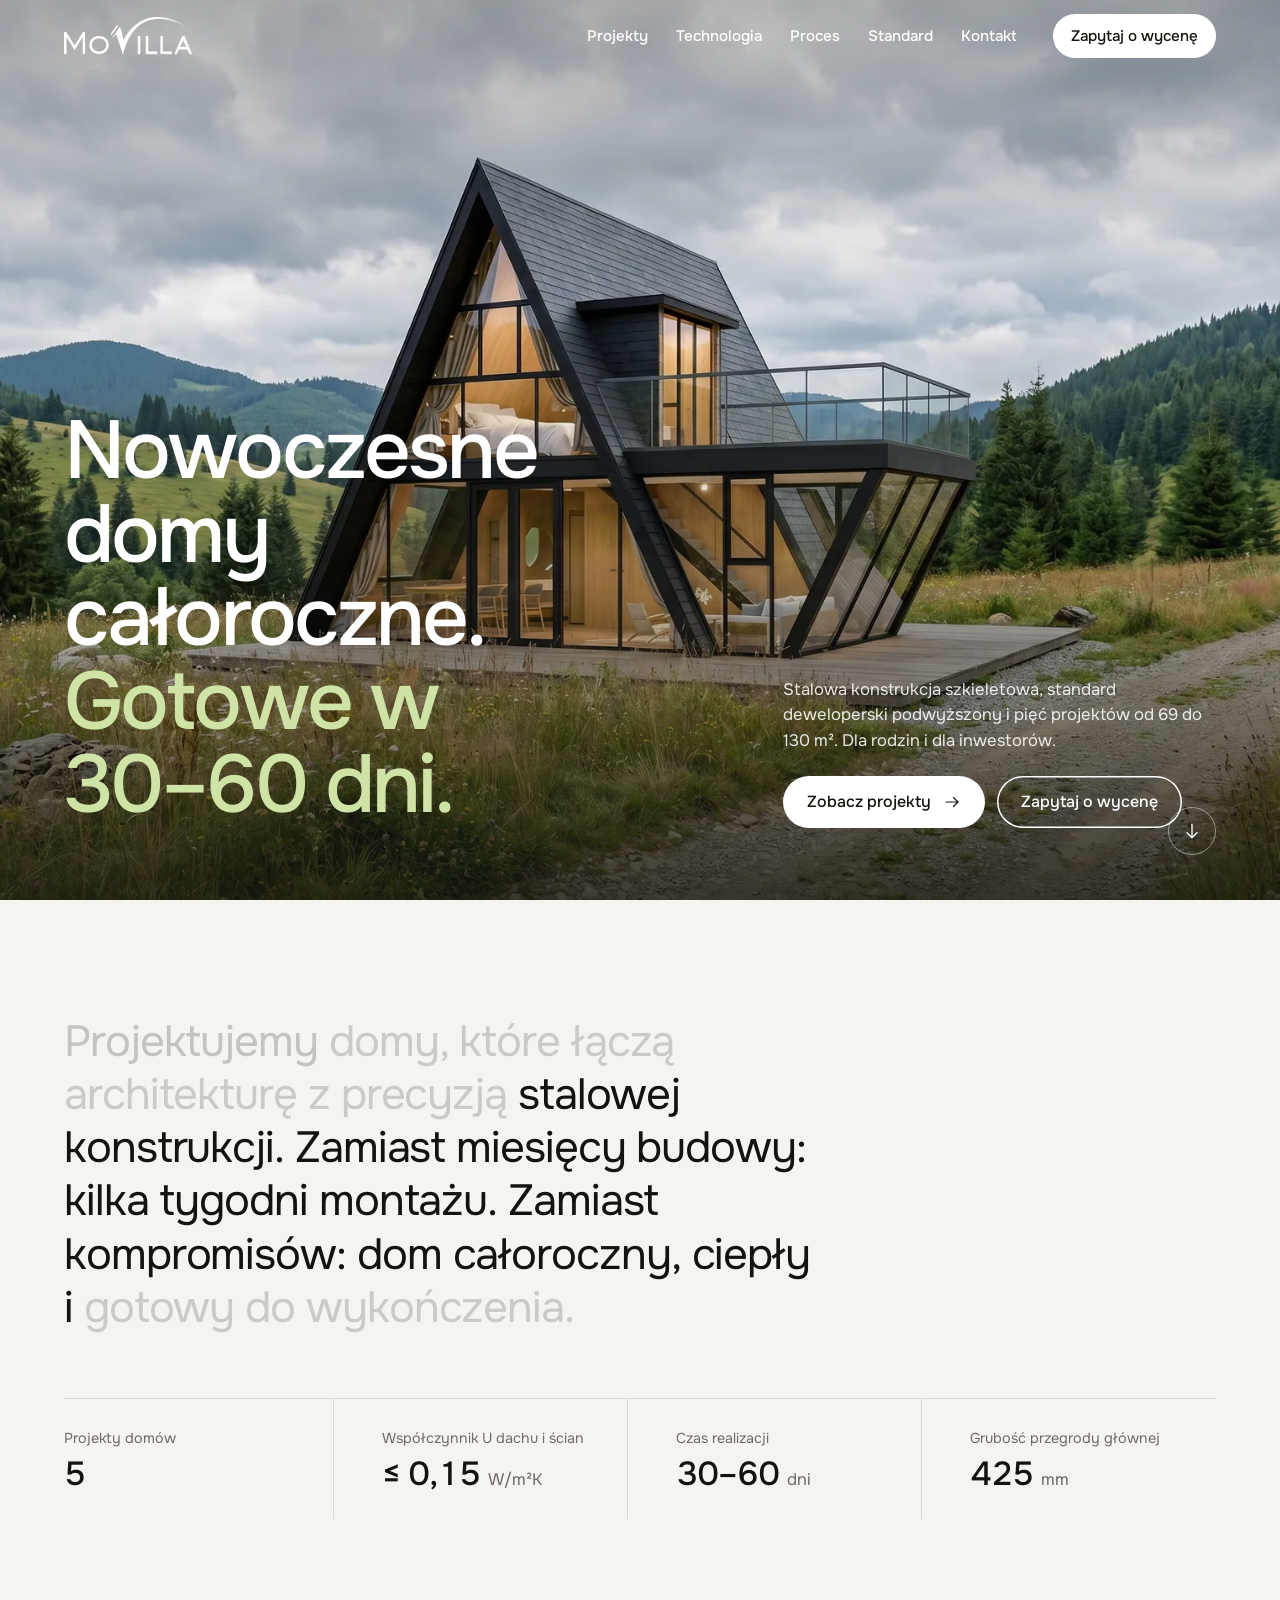
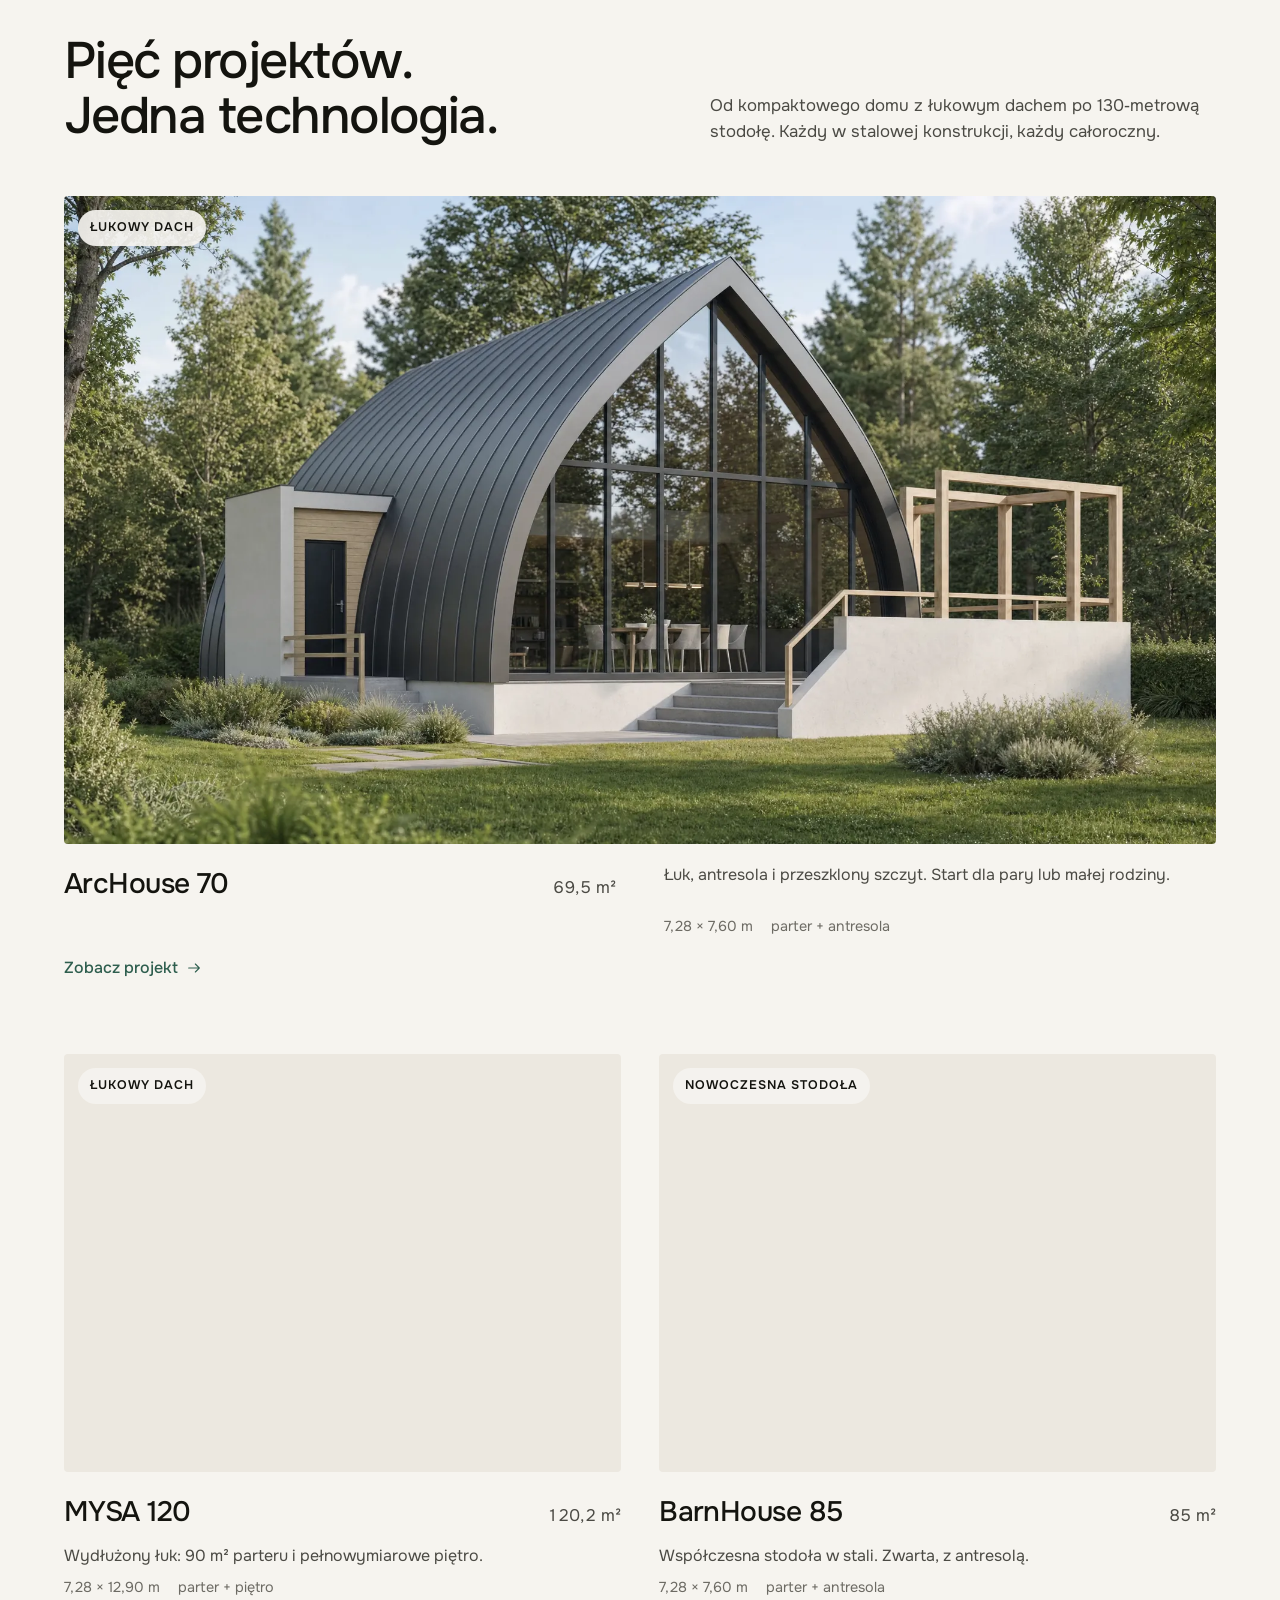
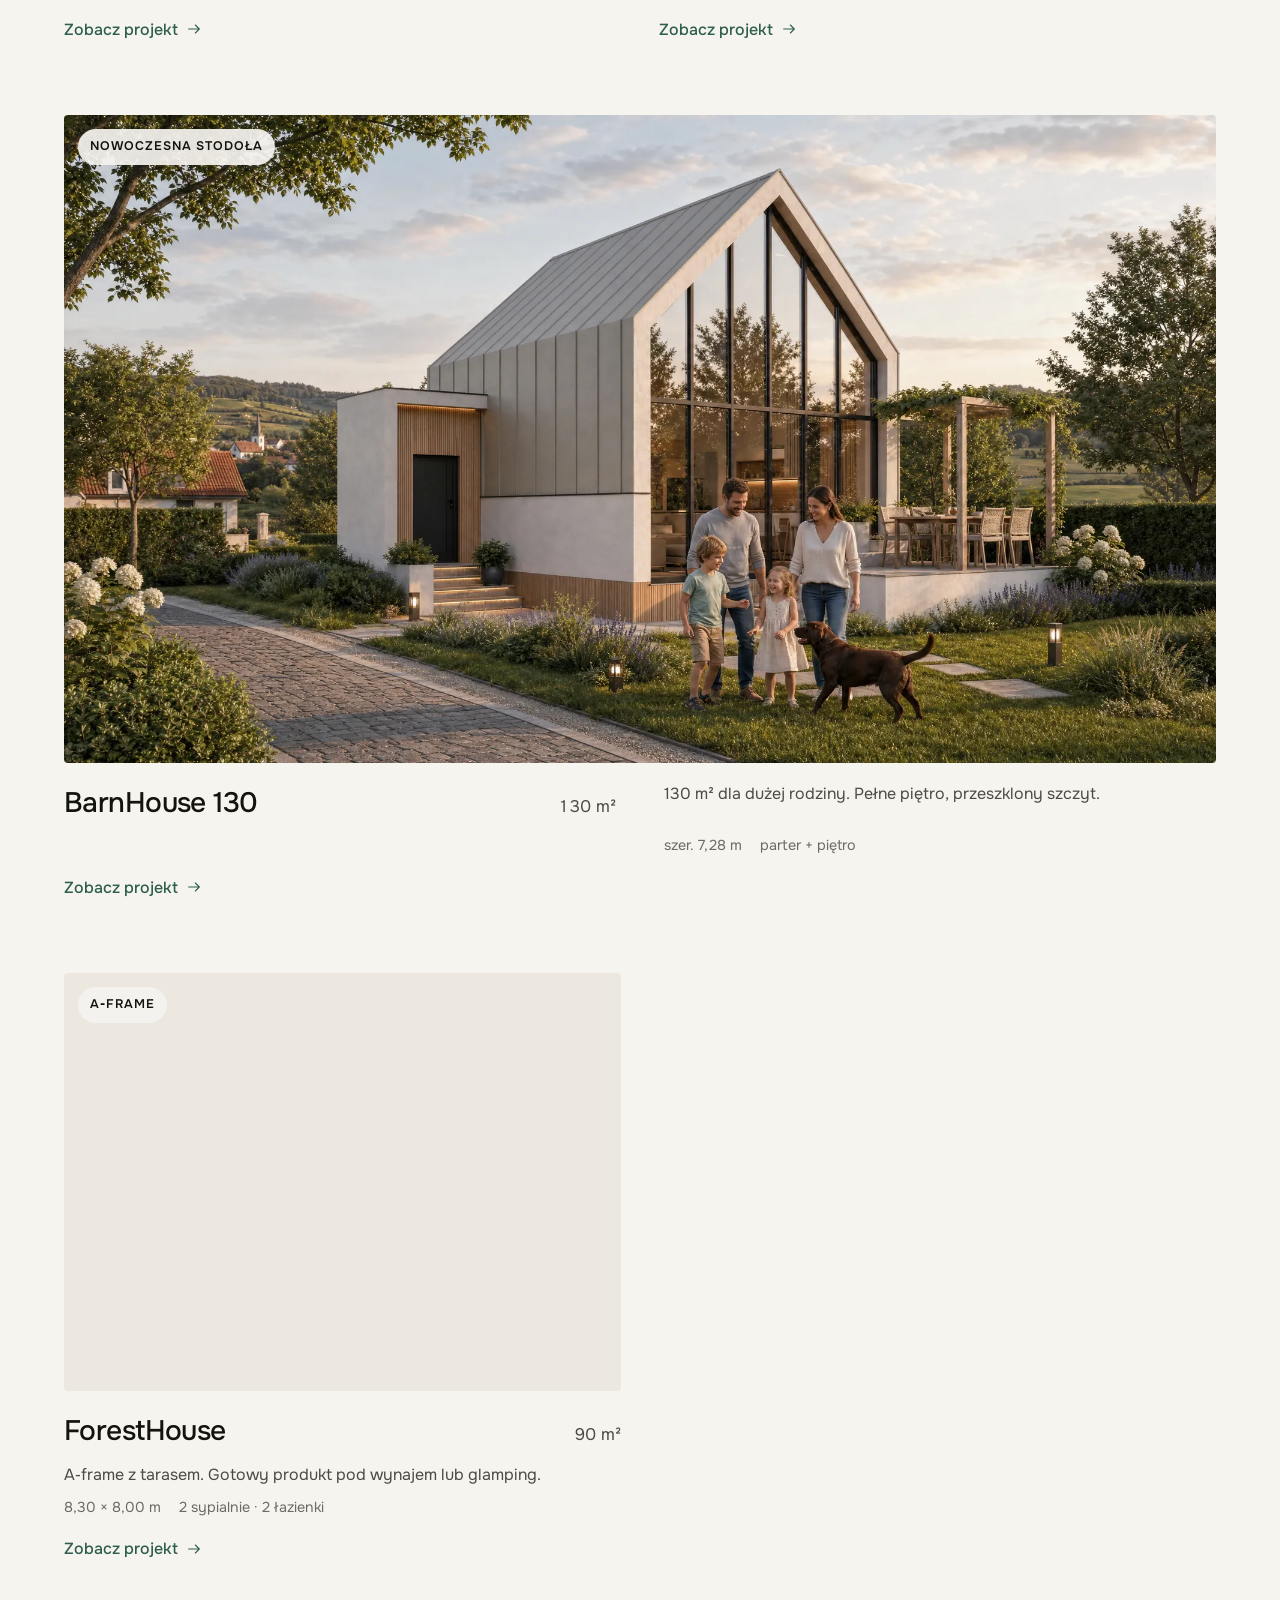
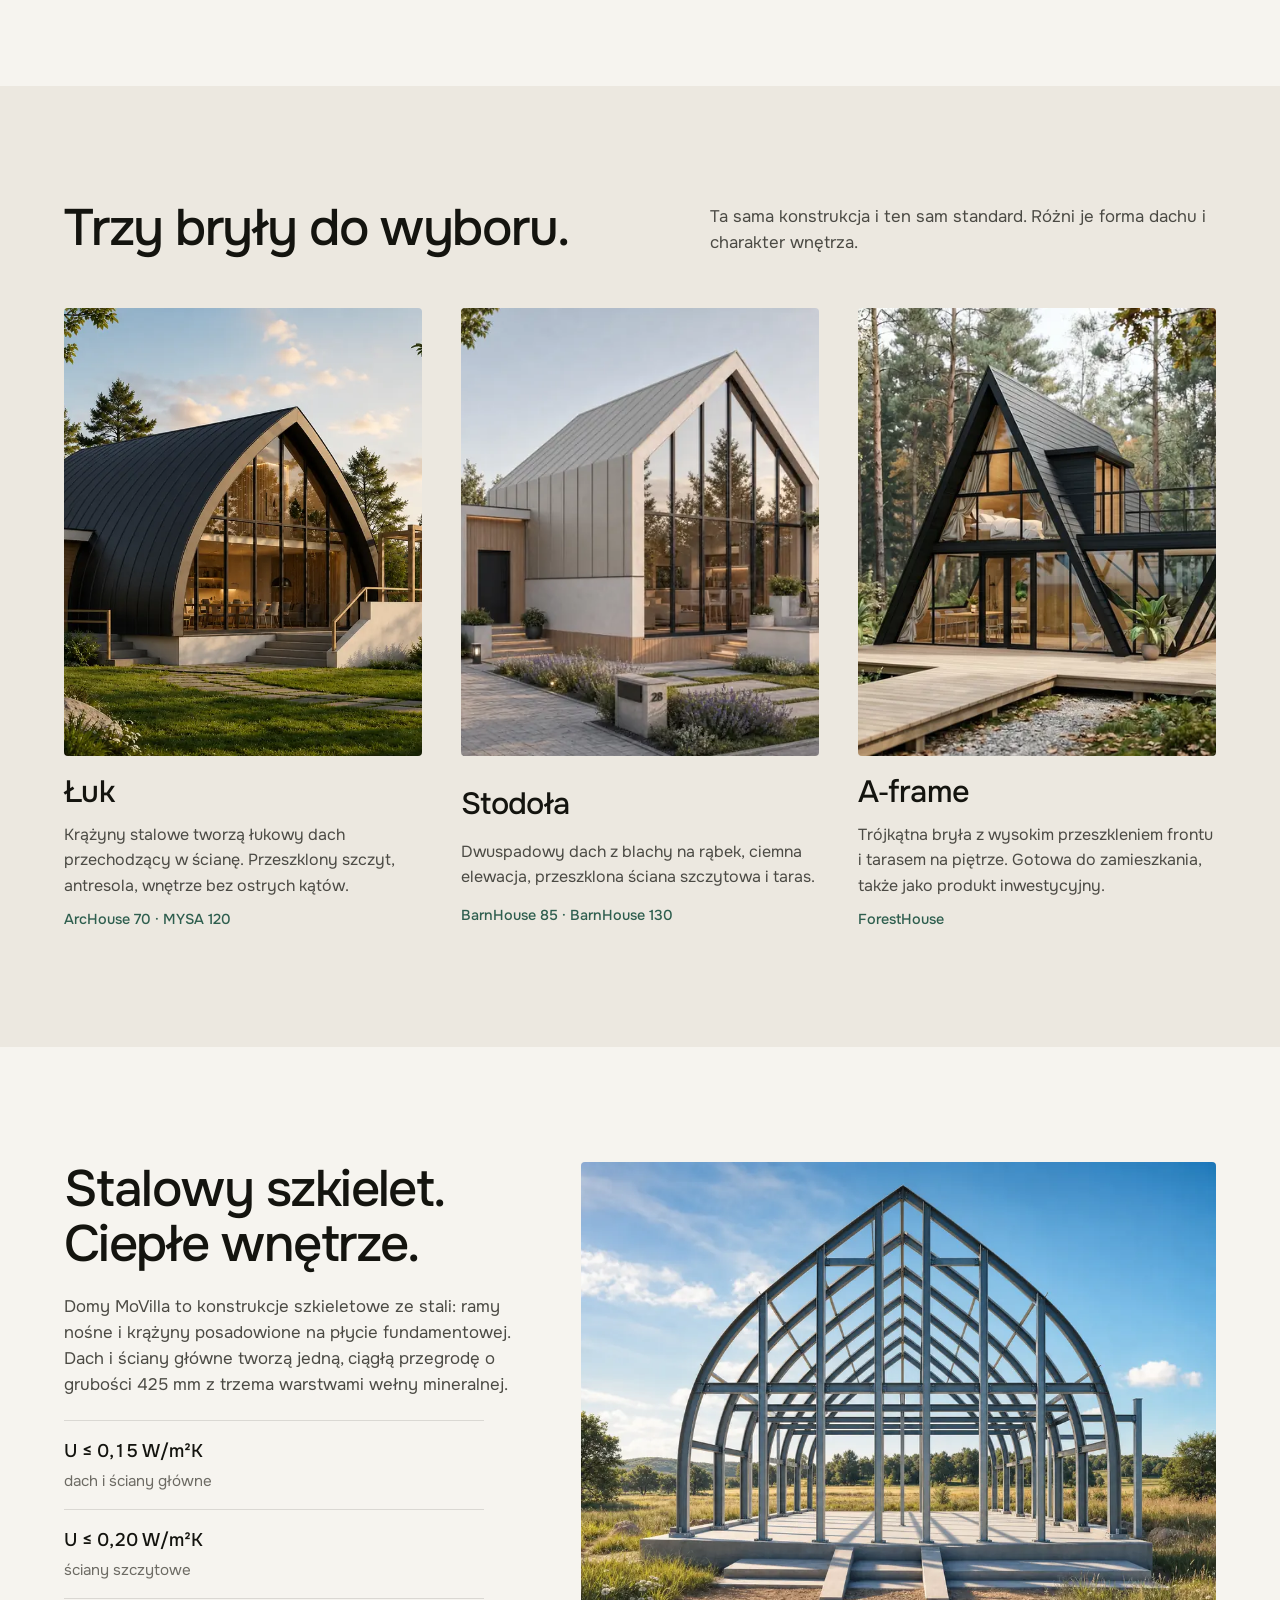
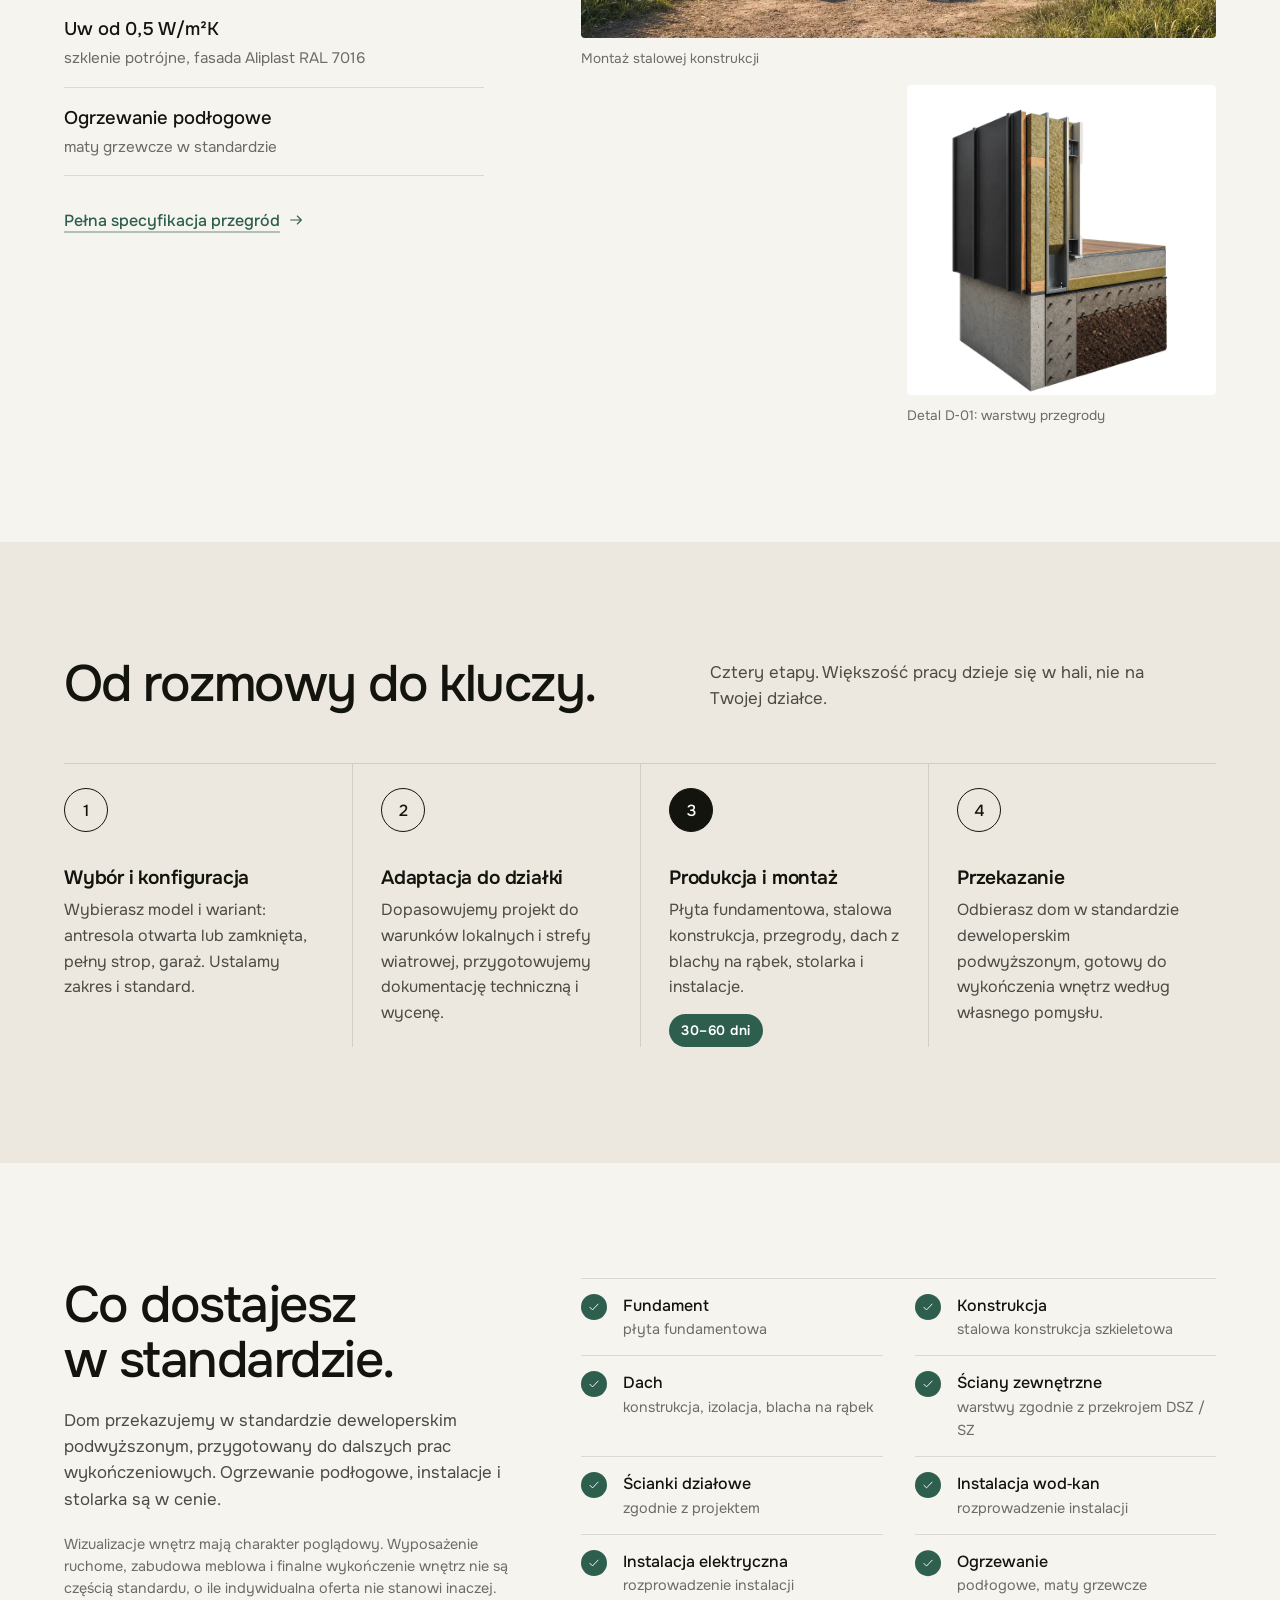
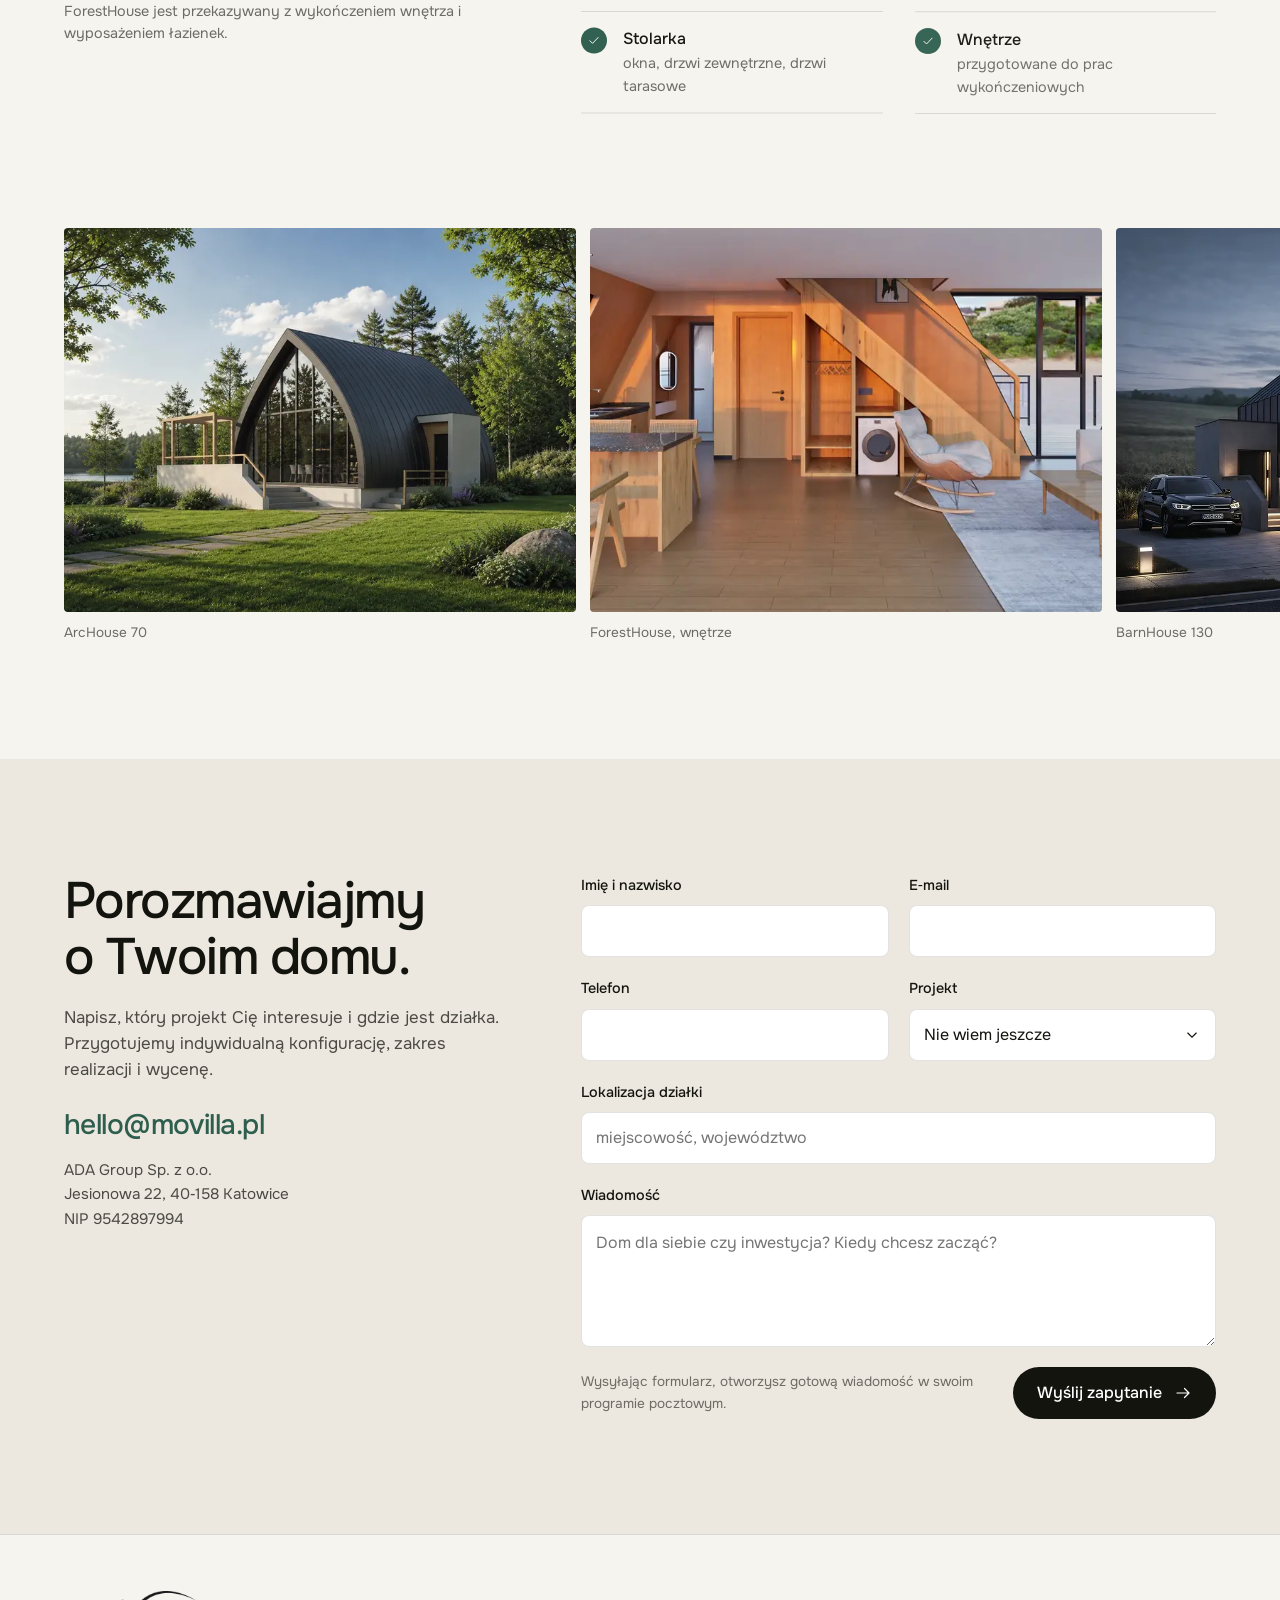
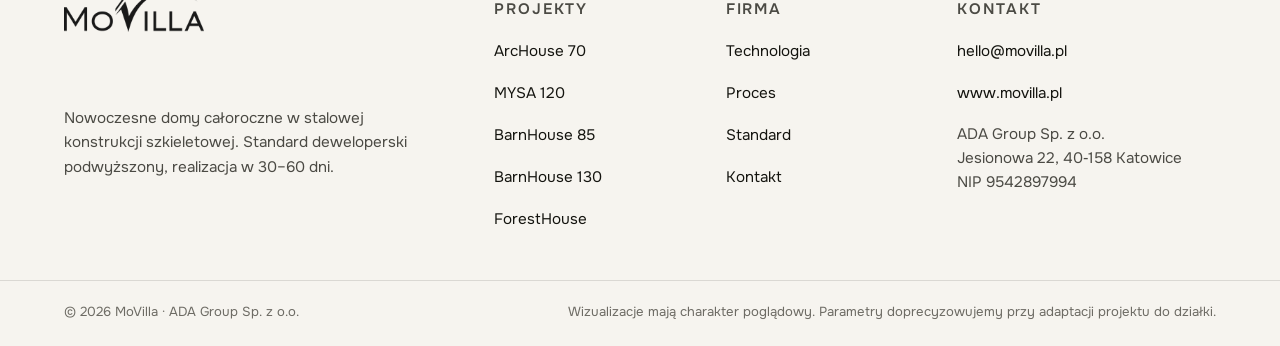
==== commit d813d313: "Wersja nestora: minimalistyczna strona inspirowana Nestora, mobile-first, GSAP Co-Authored-By: Claud" ====
--- a/index.html
+++ b/index.html
@@ -2,204 +2,255 @@
 <html lang="pl">
 <head>
 <meta charset="utf-8">
-<meta name="viewport" content="width=device-width, initial-scale=1">
-<title>MoVilla: dom całoroczny w 30–60 dni</title>
-<meta name="description" content="Pięć domów całorocznych w stalowej konstrukcji szkieletowej: ArcHouse 70, MYSA 120, BarnHouse 85 i 130, ForestHouse. Standard deweloperski podwyższony, realizacja w 30–60 dni.">
-<meta property="og:title" content="MoVilla: dom całoroczny w 30–60 dni">
-<meta property="og:description" content="Pięć domów całorocznych w stalowej konstrukcji szkieletowej: ArcHouse 70, MYSA 120, BarnHouse 85 i 130, ForestHouse. Standard deweloperski podwyższony, realizacja w 30–60 dni.">
+<meta name="viewport" content="width=device-width, initial-scale=1, viewport-fit=cover">
+<title>MoVilla: nowoczesne domy całoroczne w 30–60 dni</title>
+<meta name="description" content="Pięć projektów domów całorocznych w stalowej konstrukcji szkieletowej: ArcHouse 70, MYSA 120, BarnHouse 85 i 130, ForestHouse. Standard deweloperski podwyższony, realizacja w 30–60 dni.">
+<meta property="og:title" content="MoVilla: nowoczesne domy całoroczne w 30–60 dni">
+<meta property="og:description" content="Pięć projektów domów całorocznych w stalowej konstrukcji szkieletowej: ArcHouse 70, MYSA 120, BarnHouse 85 i 130, ForestHouse. Standard deweloperski podwyższony, realizacja w 30–60 dni.">
 <meta property="og:image" content="img/forest/hero.webp">
-<meta name="theme-color" content="#F2B92E">
+<meta name="theme-color" content="#F6F4EF">
 <link rel="icon" href="img/favicon-32.png" sizes="32x32">
 <link rel="apple-touch-icon" href="img/favicon-180.png">
 <link rel="preconnect" href="https://fonts.googleapis.com">
 <link rel="preconnect" href="https://fonts.gstatic.com" crossorigin>
-<link href="https://fonts.googleapis.com/css2?family=Bricolage+Grotesque:opsz,wght@12..96,300..800&family=Azeret+Mono:wght@400;500&display=swap" rel="stylesheet">
+<link href="https://fonts.googleapis.com/css2?family=Onest:wght@300;400;500;600;700&display=swap" rel="stylesheet">
 <link rel="stylesheet" href="css/style.css">
 </head>
 <body>
-<div class="veil" aria-hidden="true"></div>
-<header class="topbar">
-  <a class="topbar__logo" href="index.html" aria-label="MoVilla, strona główna"><img src="img/logo.webp" alt="MoVilla"></a>
-  <nav class="topbar__nav" aria-label="Menu główne">
-    <a href="index.html#projekty">Modele</a>
-    <a href="index.html#proces">60 dni</a>
-    <a href="index.html#technologia">Warstwy</a>
+<a class="skip" href="#main">Przejdź do treści</a>
+<header class="nav nav--light" id="nav">
+  <div class="nav__in">
+    <a class="nav__logo" href="index.html" aria-label="MoVilla, strona główna"><img src="img/logo.webp" alt="MoVilla" width="132" height="38"></a>
+    <nav class="nav__links" aria-label="Menu główne">
+      <a href="index.html#projekty">Projekty</a>
+      <a href="index.html#technologia">Technologia</a>
+      <a href="index.html#proces">Proces</a>
+      <a href="index.html#standard">Standard</a>
+      <a href="index.html#kontakt">Kontakt</a>
+    </nav>
+    <a class="btn btn--sm nav__cta" href="index.html#kontakt">Zapytaj o wycenę</a>
+    <button class="nav__burger" type="button" aria-label="Otwórz menu" aria-expanded="false" aria-controls="menu"><span></span><span></span><span></span></button>
+  </div>
+</header>
+<div class="menu" id="menu" aria-hidden="true">
+  <nav class="menu__links" aria-label="Menu mobilne">
+    <a href="index.html#projekty">Projekty</a>
+    <a href="index.html#technologia">Technologia</a>
+    <a href="index.html#proces">Proces</a>
     <a href="index.html#standard">Standard</a>
     <a href="index.html#kontakt">Kontakt</a>
   </nav>
-  <a class="btn btn--sm topbar__cta" href="index.html#kontakt">Poproś o wycenę <svg class="ic" viewBox="0 0 24 24" fill="none" stroke="currentColor" stroke-width="1.75" stroke-linecap="round" stroke-linejoin="round" aria-hidden="true"><path d="M4 12h16M14 6l6 6-6 6"/></svg></a>
-  <button class="topbar__burger" aria-label="Otwórz menu" aria-expanded="false" aria-controls="menu"><span></span><span></span></button>
-</header>
-<div class="menu" id="menu" aria-hidden="true">
-  <nav class="menu__links" aria-label="Menu mobilne">
-    <a href="index.html#projekty">Modele</a>
-    <a href="projekty/archouse-70.html" class="menu__sub">ArcHouse 70</a>
-    <a href="projekty/mysa-120.html" class="menu__sub">MYSA 120</a>
-    <a href="projekty/barnhouse-85.html" class="menu__sub">BarnHouse 85</a>
-    <a href="projekty/barnhouse-130.html" class="menu__sub">BarnHouse 130</a>
-    <a href="projekty/foresthouse.html" class="menu__sub">ForestHouse</a>
-    <a href="index.html#proces">60 dni</a>
-    <a href="index.html#technologia">Warstwy</a>
-    <a href="index.html#standard">Standard</a>
-    <a href="index.html#kontakt">Kontakt</a>
-  </nav>
+  <div class="menu__models">
+    <span class="label">Projekty domów</span>
+    <a href="projekty/archouse-70.html">ArcHouse 70 <span>69,5 m²</span></a>
+    <a href="projekty/mysa-120.html">MYSA 120 <span>120,2 m²</span></a>
+    <a href="projekty/barnhouse-85.html">BarnHouse 85 <span>85 m²</span></a>
+    <a href="projekty/barnhouse-130.html">BarnHouse 130 <span>130 m²</span></a>
+    <a href="projekty/foresthouse.html">ForestHouse <span>90 m²</span></a>
+  </div>
   <p class="menu__foot"><a href="mailto:hello@movilla.pl">hello@movilla.pl</a><span>Jesionowa 22, 40‑158 Katowice</span></p>
 </div>
-<div class="ruler ruler--top" data-max="60" aria-hidden="true"><div class="ruler__scale"><span style="left:0.000%"><b>0</b></span><span style="left:16.667%"><b>10</b></span><span style="left:33.333%"><b>20</b></span><span style="left:50.000%"><b>30</b></span><span style="left:66.667%"><b>40</b></span><span style="left:83.333%"><b>50</b></span><span style="left:100.000%"><b>60</b></span><i class="ruler__unit">dni</i></div><div class="ruler__cursor" aria-hidden="true"><em>Dzień <span data-day>0</span></em></div></div>
-<main id="top">
+
+<main id="main">
 
 <section class="hero" id="hero">
-  <div class="hero__text">
-    <h1 class="hero__title">Dom w <span class="hl">30–60</span> dni.</h1>
-    <p class="hero__lead">Całoroczne domy w stalowej konstrukcji szkieletowej. Pięć modeli od 69 do 130 m², przekazywanych w standardzie deweloperskim podwyższonym.</p>
-    <div class="hero__actions"><a class="btn" href="#kontakt">Poproś o wycenę <svg class="ic" viewBox="0 0 24 24" fill="none" stroke="currentColor" stroke-width="1.75" stroke-linecap="round" stroke-linejoin="round" aria-hidden="true"><path d="M4 12h16M14 6l6 6-6 6"/></svg></a><a class="lnk" href="#projekty">Porównaj modele</a></div>
-  </div>
-  <figure class="plate plate--hero">
-    <img src="img/common/frame.webp" alt="Stalowy szkielet domu łukowego, model konstrukcyjny" data-stage="0" fetchpriority="high">
-    <img src="img/common/tech-2.webp" srcset="img/common/tech-2-960.webp 960w, img/common/tech-2.webp 1920w" sizes="55vw" alt="Montaż stalowej konstrukcji szkieletowej domu łukowego" fetchpriority="high" data-stage="1">
-    <img src="img/arc70/lake-2.webp" srcset="img/arc70/lake-2-960.webp 960w, img/arc70/lake-2.webp 1920w" sizes="55vw" alt="Gotowy dom ArcHouse 70 nad wodą" fetchpriority="high" data-stage="2">
-    <figcaption><span class="mono">fot. 01</span><span data-stage-cap>rysunek konstrukcji · dzień 0 · wizualizacja</span></figcaption>
-  </figure>
-  <div class="stagebar" aria-label="Orientacyjny czas realizacji">
-    <div class="stagebar__bar"><i class="stagebar__fill"></i><i class="stagebar__range" style="--from:50%;--to:100%"></i><b class="stagebar__l" style="left:50%">30 dni</b><b class="stagebar__l stagebar__l--end" style="left:100%">60 dni</b></div>
-    <ol class="stagebar__seq"><li>płyta fundamentowa</li><li>konstrukcja stalowa</li><li>przegrody i dach</li><li>stolarka</li><li>instalacje</li><li>przekazanie</li></ol>
-    <p class="stagebar__note">Produkcja i montaż trwają 30–60 dni zależnie od zakresu prac, dostępności materiałów i warunków na działce. Kolejność prac powyżej; terminy ustalamy indywidualnie.</p>
-  </div>
-</section>
-
-<section class="models" id="projekty">
-  <h2 class="h2">Pięć modeli.<br>Jedna konstrukcja.</h2>
-  <div class="models__grid">
-    <div class="models__chart">
-      <div class="ruler" data-max="130" aria-hidden="true"><div class="ruler__scale"><span style="left:0.000%"><b>0</b></span><span style="left:7.692%"><b>10</b></span><span style="left:15.385%"><b>20</b></span><span style="left:23.077%"><b>30</b></span><span style="left:30.769%"><b>40</b></span><span style="left:38.462%"><b>50</b></span><span style="left:46.154%"><b>60</b></span><span style="left:53.846%"><b>70</b></span><span style="left:61.538%"><b>80</b></span><span style="left:69.231%"><b>90</b></span><span style="left:76.923%"><b>100</b></span><span style="left:84.615%"><b>110</b></span><span style="left:92.308%"><b>120</b></span><span style="left:100.000%"><b>130</b></span><i class="ruler__unit">m²</i></div></div>
-      <div class="mrows"><a class="mrow" href="projekty/archouse-70.html" data-model="archouse-70">
-      <span class="mrow__name"><svg class="ic ic--form" viewBox="0 0 48 48" fill="none" stroke="currentColor" stroke-width="1.75" stroke-linejoin="round" aria-hidden="true"><path d="M8 40V26C8 15 15 8 24 8s16 7 16 18v14H8z"/><path d="M8 40h32"/><path d="M18 40V28h12v12"/></svg><b>ArcHouse 70</b><small>Łukowy dach</small></span>
-      <span class="mrow__track" style="--w:53.46%"><i class="mrow__bar"></i><em class="mrow__val"><span data-count="69.5" data-decimals="1">69,5</span> m²</em></span>
-      <span class="mrow__meta"><span>7,28 × 7,60 m</span><span>parter + antresola</span></span>
-    </a><a class="mrow" href="projekty/mysa-120.html" data-model="mysa-120">
-      <span class="mrow__name"><svg class="ic ic--form" viewBox="0 0 48 48" fill="none" stroke="currentColor" stroke-width="1.75" stroke-linejoin="round" aria-hidden="true"><path d="M8 40V26C8 15 15 8 24 8s16 7 16 18v14H8z"/><path d="M8 40h32"/><path d="M18 40V28h12v12"/></svg><b>MYSA 120</b><small>Łukowy dach</small></span>
-      <span class="mrow__track" style="--w:92.46%"><i class="mrow__bar"></i><em class="mrow__val"><span data-count="120.2" data-decimals="1">120,2</span> m²</em></span>
-      <span class="mrow__meta"><span>7,28 × 12,90 m</span><span>parter + piętro</span></span>
-    </a><a class="mrow" href="projekty/barnhouse-85.html" data-model="barnhouse-85">
-      <span class="mrow__name"><svg class="ic ic--form" viewBox="0 0 48 48" fill="none" stroke="currentColor" stroke-width="1.75" stroke-linejoin="round" aria-hidden="true"><path d="M8 40V20L24 8l16 12v20H8z"/><path d="M8 40h32"/><path d="M19 40V28h10v12"/></svg><b>BarnHouse 85</b><small>Nowoczesna stodoła</small></span>
-      <span class="mrow__track" style="--w:65.38%"><i class="mrow__bar"></i><em class="mrow__val"><span data-count="85" data-decimals="0">85</span> m²</em></span>
-      <span class="mrow__meta"><span>7,28 × 7,60 m</span><span>parter + antresola</span></span>
-    </a><a class="mrow" href="projekty/barnhouse-130.html" data-model="barnhouse-130">
-      <span class="mrow__name"><svg class="ic ic--form" viewBox="0 0 48 48" fill="none" stroke="currentColor" stroke-width="1.75" stroke-linejoin="round" aria-hidden="true"><path d="M8 40V20L24 8l16 12v20H8z"/><path d="M8 40h32"/><path d="M19 40V28h10v12"/></svg><b>BarnHouse 130</b><small>Nowoczesna stodoła</small></span>
-      <span class="mrow__track" style="--w:100.00%"><i class="mrow__bar"></i><em class="mrow__val"><span data-count="130" data-decimals="0">130</span> m²</em></span>
-      <span class="mrow__meta"><span>szer. 7,28 m</span><span>parter + piętro</span></span>
-    </a><a class="mrow" href="projekty/foresthouse.html" data-model="foresthouse">
-      <span class="mrow__name"><svg class="ic ic--form" viewBox="0 0 48 48" fill="none" stroke="currentColor" stroke-width="1.75" stroke-linejoin="round" aria-hidden="true"><path d="M6 40L24 8l18 32H6z"/><path d="M6 40h36"/><path d="M19 40V29h10v11"/></svg><b>ForestHouse</b><small>A‑frame</small></span>
-      <span class="mrow__track" style="--w:69.23%"><i class="mrow__bar"></i><em class="mrow__val"><span data-count="90" data-decimals="0">90</span> m²</em></span>
-      <span class="mrow__meta"><span>8,30 × 8,00 m</span><span>2 sypialnie · 2 łazienki</span><span>4 osoby</span></span>
-    </a></div>
-      <p class="models__note">Długość słupka to powierzchnia razem wg katalogu. Metraże BarnHouse 85 i 130 podane bez rozbicia na kondygnacje.</p>
-    </div>
-    <figure class="plate plate--sticky models__stage"><img src="img/arc70/hero.webp" alt="ArcHouse 70" data-model="archouse-70" loading="lazy"><img src="img/mysa120/hero.webp" alt="MYSA 120" data-model="mysa-120" loading="lazy"><img src="img/barn85/hero.webp" alt="BarnHouse 85" data-model="barnhouse-85" loading="lazy"><img src="img/barn130/hero.webp" alt="BarnHouse 130" data-model="barnhouse-130" loading="lazy"><img src="img/forest/hero.webp" alt="ForestHouse" data-model="foresthouse" loading="lazy"><figcaption><span class="mono">fot. 02</span><span data-model-cap>ArcHouse 70</span><span>· wizualizacja</span></figcaption></figure>
-  </div>
-</section>
-
-<section class="stages" id="proces">
-  <h2 class="h2">Co dzieje się między dniem 0 a 60.</h2>
-  <ol class="stages__list">
-    <li><span class="mono stages__day">dzień 0</span><h3>Wybór i konfiguracja</h3><p>Wybierasz model i wariant: antresola otwarta lub zamknięta, pełny strop, garaż. Ustalamy zakres i standard.</p></li>
-    <li><span class="mono stages__day">przed produkcją</span><h3>Adaptacja do działki</h3><p>Dopasowujemy projekt do warunków lokalnych i strefy wiatrowej, przygotowujemy dokumentację techniczną i wycenę.</p></li>
-    <li class="is-key"><span class="mono stages__day">30–60 dni</span><h3>Produkcja i montaż</h3><p>Płyta fundamentowa, stalowa konstrukcja, przegrody, dach z blachy na rąbek, stolarka i instalacje. Większość pracy dzieje się w hali, nie na Twojej działce.</p></li>
-    <li><span class="mono stages__day">odbiór</span><h3>Przekazanie</h3><p>Odbierasz dom w standardzie deweloperskim podwyższonym, z ogrzewaniem podłogowym, gotowy do wykończenia wnętrz.</p></li>
-  </ol>
-  <div class="stages__plates">
-    <figure class="plate"><img src="img/common/tech-1.webp" srcset="img/common/tech-1-960.webp 960w, img/common/tech-1.webp 1920w" sizes="45vw" alt="Stalowe ramy nośne domu MoVilla na placu montażu" loading="lazy" decoding="async" ><figcaption><span class="mono">fot. 03</span><span>montaż ram stalowych</span></figcaption></figure>
-    <figure class="plate"><img src="img/common/builder.webp" alt="Wykonawca MoVilla przed gotowym domem BarnHouse" loading="lazy" decoding="async" ><figcaption><span class="mono">fot. 03a</span><span>odbiór domu</span></figcaption></figure>
-  </div>
-</section>
-
-<section class="layers" id="technologia">
-  <div class="layers__head">
-    <h2 class="h2">Warstwa po warstwie.</h2>
-    <p class="lead">Dach i ściana główna to jedna ciągła przegroda o grubości 425 mm z trzema warstwami wełny mineralnej. Poniżej lista materiałów przegrody DSZ1 od zewnątrz do wnętrza.</p>
-  </div>
-  <figure class="plate plate--sticky layers__plate">
-    <img src="img/common/detail-wall.webp" alt="Detal D‑01: przekrój przez warstwy dachu, ściany i fundamentu" loading="lazy">
-    <figcaption><span class="mono">det. D‑01</span><span>warstwy poziome i pionowe</span></figcaption>
-  </figure>
-  <div class="layers__body">
-    <dl class="kpi">
-      <div><dt>U dachu i ścian głównych</dt><dd><span data-count="0.15" data-decimals="2">0,15</span><small>W/m²K</small></dd></div>
-      <div><dt>grubość przegrody DSZ1</dt><dd><span data-count="425">425</span><small>mm</small></dd></div>
-      <div><dt>szklenie potrójne, Uw od</dt><dd><span data-count="0.5" data-decimals="1">0,5</span><small>W/m²K</small></dd></div>
-      <div><dt>wełna mineralna razem</dt><dd><span data-count="340">340</span><small>mm</small></dd></div>
+  <div class="hero__media"><img src="img/forest/hero.webp" srcset="img/forest/hero-960.webp 960w, img/forest/hero.webp 1920w" sizes="100vw" alt="Dom A-frame MoVilla ForestHouse w górskim krajobrazie o zmierzchu" fetchpriority="high" decoding="async" ></div>
+  <div class="hero__content">
+    <h1 class="hero__title"><span class="line">Nowoczesne domy</span><span class="line">całoroczne.</span><span class="line hero__accent">Gotowe w 30–60 dni.</span></h1>
+    <div class="hero__aside">
+      <p>Stalowa konstrukcja szkieletowa, standard deweloperski podwyższony i pięć projektów od 69 do 130 m². Dla rodzin i dla inwestorów.</p>
+      <div class="hero__actions"><a class="btn btn--light" href="#projekty">Zobacz projekty <svg class="ic" viewBox="0 0 24 24" fill="none" stroke="currentColor" stroke-width="1.6" stroke-linecap="round" stroke-linejoin="round" aria-hidden="true"><path d="M4 12h16M14 6l6 6-6 6"/></svg></a><a class="btn btn--ghost" href="#kontakt">Zapytaj o wycenę</a></div>
+    </div>
+  </div>
+  <a class="hero__scroll" href="#intro" aria-label="Przewiń w dół"><svg class="ic" viewBox="0 0 24 24" fill="none" stroke="currentColor" stroke-width="1.6" stroke-linecap="round" stroke-linejoin="round" aria-hidden="true"><path d="M12 4v16M6 14l6 6 6-6"/></svg></a>
+</section>
+
+<section class="intro" id="intro">
+  <div class="wrap">
+    <p class="statement" data-split>Projektujemy domy, które łączą architekturę z precyzją stalowej konstrukcji. Zamiast miesięcy budowy: kilka tygodni montażu. Zamiast kompromisów: dom całoroczny, ciepły i gotowy do wykończenia.</p>
+    <dl class="facts" data-stagger>
+      <div><dt>Projekty domów</dt><dd><span data-count="5">5</span></dd></div>
+      <div><dt>Współczynnik U dachu i ścian</dt><dd>≤ <span data-count="0.15" data-decimals="2">0,15</span> <small>W/m²K</small></dd></div>
+      <div><dt>Czas realizacji</dt><dd>30–<span data-count="60">60</span> <small>dni</small></dd></div>
+      <div><dt>Grubość przegrody głównej</dt><dd><span data-count="425">425</span> <small>mm</small></dd></div>
     </dl>
-    <ol class="bom"><li><span>Blacha na rąbek stojący</span><span class="mono">·</span></li><li><span>Ekran włóknisty paroprzepuszczalny</span><span class="mono">·</span></li><li><span>Pełne deskowanie z płyty OSB</span><span class="mono">20 mm</span></li><li><span>Szczelina wentylacyjna, listwy 40×40</span><span class="mono">40 mm</span></li><li><span>Membrana wstępnego krycia</span><span class="mono">·</span></li><li><span>Wełna mineralna między łatami</span><span class="mono">80 mm</span></li><li><span>Wełna mineralna między krokwiami stalowymi IPE 180</span><span class="mono">180 mm</span></li><li><span>Ruszt stalowy wypełniony wełną</span><span class="mono">80 mm</span></li><li><span>Paroizolacja aktywna</span><span class="mono">·</span></li><li><span>Płyta GK 2 × 12,5</span><span class="mono">25 mm</span></li></ol>
-    <p class="layers__note">Pełne specyfikacje ścian szczytowych, wiatrołapu i podłogi parteru są na podstronach modeli. ForestHouse ma osobny system przegród prefabrykowanych.</p>
-    <a class="lnk" href="projekty/archouse-70.html#technologia">Zobacz pełną specyfikację <svg class="ic" viewBox="0 0 24 24" fill="none" stroke="currentColor" stroke-width="1.75" stroke-linecap="round" stroke-linejoin="round" aria-hidden="true"><path d="M4 12h16M14 6l6 6-6 6"/></svg></a>
+  </div>
+</section>
+
+<section class="projects" id="projekty">
+  <div class="wrap">
+    <div class="sec-head" data-reveal>
+      <h2 class="h2">Pięć projektów.<br>Jedna technologia.</h2>
+      <p class="lead">Od kompaktowego domu z łukowym dachem po 130‑metrową stodołę. Każdy w stalowej konstrukcji, każdy całoroczny.</p>
+    </div>
+    <div class="pj-grid">
+      <a class="pj pj--wide" href="projekty/archouse-70.html" data-reveal>
+        <span class="pj__media"><span class="pj__img"><img src="img/arc70/hero.webp" srcset="img/arc70/hero-960.webp 960w, img/arc70/hero.webp 1920w" sizes="(max-width:760px) 100vw, 100vw" alt="ArcHouse 70, wizualizacja domu" loading="lazy" decoding="async" ></span><span class="pj__tag">Łukowy dach</span></span>
+        <span class="pj__body">
+          <span class="pj__head"><span class="pj__name">ArcHouse 70</span><span class="pj__area">69,5 m²</span></span>
+          <span class="pj__desc">Łuk, antresola i przeszklony szczyt. Start dla pary lub małej rodziny.</span>
+          <span class="pj__meta"><span>7,28 × 7,60 m</span><span>parter + antresola</span></span>
+          <span class="pj__link">Zobacz projekt <svg class="ic" viewBox="0 0 24 24" fill="none" stroke="currentColor" stroke-width="1.6" stroke-linecap="round" stroke-linejoin="round" aria-hidden="true"><path d="M4 12h16M14 6l6 6-6 6"/></svg></span>
+        </span>
+      </a>
+      <a class="pj" href="projekty/mysa-120.html" data-reveal>
+        <span class="pj__media"><span class="pj__img"><img src="img/mysa120/hero.webp" srcset="img/mysa120/hero-960.webp 960w, img/mysa120/hero.webp 1920w" sizes="(max-width:760px) 100vw, 50vw" alt="MYSA 120, wizualizacja domu" loading="lazy" decoding="async" ></span><span class="pj__tag">Łukowy dach</span></span>
+        <span class="pj__body">
+          <span class="pj__head"><span class="pj__name">MYSA 120</span><span class="pj__area">120,2 m²</span></span>
+          <span class="pj__desc">Wydłużony łuk: 90 m² parteru i pełnowymiarowe piętro.</span>
+          <span class="pj__meta"><span>7,28 × 12,90 m</span><span>parter + piętro</span></span>
+          <span class="pj__link">Zobacz projekt <svg class="ic" viewBox="0 0 24 24" fill="none" stroke="currentColor" stroke-width="1.6" stroke-linecap="round" stroke-linejoin="round" aria-hidden="true"><path d="M4 12h16M14 6l6 6-6 6"/></svg></span>
+        </span>
+      </a>
+      <a class="pj" href="projekty/barnhouse-85.html" data-reveal>
+        <span class="pj__media"><span class="pj__img"><img src="img/barn85/hero.webp" srcset="img/barn85/hero-960.webp 960w, img/barn85/hero.webp 1920w" sizes="(max-width:760px) 100vw, 50vw" alt="BarnHouse 85, wizualizacja domu" loading="lazy" decoding="async" ></span><span class="pj__tag">Nowoczesna stodoła</span></span>
+        <span class="pj__body">
+          <span class="pj__head"><span class="pj__name">BarnHouse 85</span><span class="pj__area">85 m²</span></span>
+          <span class="pj__desc">Współczesna stodoła w stali. Zwarta, z antresolą.</span>
+          <span class="pj__meta"><span>7,28 × 7,60 m</span><span>parter + antresola</span></span>
+          <span class="pj__link">Zobacz projekt <svg class="ic" viewBox="0 0 24 24" fill="none" stroke="currentColor" stroke-width="1.6" stroke-linecap="round" stroke-linejoin="round" aria-hidden="true"><path d="M4 12h16M14 6l6 6-6 6"/></svg></span>
+        </span>
+      </a>
+      <a class="pj pj--wide" href="projekty/barnhouse-130.html" data-reveal>
+        <span class="pj__media"><span class="pj__img"><img src="img/barn130/hero.webp" srcset="img/barn130/hero-960.webp 960w, img/barn130/hero.webp 1920w" sizes="(max-width:760px) 100vw, 100vw" alt="BarnHouse 130, wizualizacja domu" loading="lazy" decoding="async" ></span><span class="pj__tag">Nowoczesna stodoła</span></span>
+        <span class="pj__body">
+          <span class="pj__head"><span class="pj__name">BarnHouse 130</span><span class="pj__area">130 m²</span></span>
+          <span class="pj__desc">130 m² dla dużej rodziny. Pełne piętro, przeszklony szczyt.</span>
+          <span class="pj__meta"><span>szer. 7,28 m</span><span>parter + piętro</span></span>
+          <span class="pj__link">Zobacz projekt <svg class="ic" viewBox="0 0 24 24" fill="none" stroke="currentColor" stroke-width="1.6" stroke-linecap="round" stroke-linejoin="round" aria-hidden="true"><path d="M4 12h16M14 6l6 6-6 6"/></svg></span>
+        </span>
+      </a>
+      <a class="pj" href="projekty/foresthouse.html" data-reveal>
+        <span class="pj__media"><span class="pj__img"><img src="img/forest/hero.webp" srcset="img/forest/hero-960.webp 960w, img/forest/hero.webp 1920w" sizes="(max-width:760px) 100vw, 50vw" alt="ForestHouse, wizualizacja domu" loading="lazy" decoding="async" ></span><span class="pj__tag">A‑frame</span></span>
+        <span class="pj__body">
+          <span class="pj__head"><span class="pj__name">ForestHouse</span><span class="pj__area">90 m²</span></span>
+          <span class="pj__desc">A‑frame z tarasem. Gotowy produkt pod wynajem lub glamping.</span>
+          <span class="pj__meta"><span>8,30 × 8,00 m</span><span>2 sypialnie · 2 łazienki</span></span>
+          <span class="pj__link">Zobacz projekt <svg class="ic" viewBox="0 0 24 24" fill="none" stroke="currentColor" stroke-width="1.6" stroke-linecap="round" stroke-linejoin="round" aria-hidden="true"><path d="M4 12h16M14 6l6 6-6 6"/></svg></span>
+        </span>
+      </a></div>
   </div>
 </section>
 
 <section class="forms" id="formy">
-  <h2 class="h2">Trzy bryły do wyboru.</h2>
-  <div class="forms__rows">
-    <div class="form"><svg class="ic ic--form" viewBox="0 0 48 48" fill="none" stroke="currentColor" stroke-width="1.75" stroke-linejoin="round" aria-hidden="true"><path d="M8 40V26C8 15 15 8 24 8s16 7 16 18v14H8z"/><path d="M8 40h32"/><path d="M18 40V28h12v12"/></svg><h3>Łuk</h3><p>Krążyny stalowe tworzą łukowy dach przechodzący w ścianę. Przeszklony szczyt, antresola, wnętrze bez ostrych kątów.</p><p class="form__models"><a href="projekty/archouse-70.html">ArcHouse 70</a><a href="projekty/mysa-120.html">MYSA 120</a></p></div>
-    <div class="form"><svg class="ic ic--form" viewBox="0 0 48 48" fill="none" stroke="currentColor" stroke-width="1.75" stroke-linejoin="round" aria-hidden="true"><path d="M8 40V20L24 8l16 12v20H8z"/><path d="M8 40h32"/><path d="M19 40V28h10v12"/></svg><h3>Stodoła</h3><p>Dwuspadowy dach z blachy na rąbek, ciemna elewacja, przeszklona ściana szczytowa i taras.</p><p class="form__models"><a href="projekty/barnhouse-85.html">BarnHouse 85</a><a href="projekty/barnhouse-130.html">BarnHouse 130</a></p></div>
-    <div class="form"><svg class="ic ic--form" viewBox="0 0 48 48" fill="none" stroke="currentColor" stroke-width="1.75" stroke-linejoin="round" aria-hidden="true"><path d="M6 40L24 8l18 32H6z"/><path d="M6 40h36"/><path d="M19 40V29h10v11"/></svg><h3>A‑frame</h3><p>Trójkątna bryła z wysokim przeszkleniem frontu i tarasem na piętrze. Gotowa do zamieszkania, także jako produkt inwestycyjny.</p><p class="form__models"><a href="projekty/foresthouse.html">ForestHouse</a></p></div>
+  <div class="wrap">
+    <div class="sec-head" data-reveal>
+      <h2 class="h2">Trzy bryły do wyboru.</h2>
+      <p class="lead">Ta sama konstrukcja i ten sam standard. Różni je forma dachu i charakter wnętrza.</p>
+    </div>
+    <div class="forms__grid">
+      <a class="form" href="projekty/archouse-70.html" data-reveal>
+        <span class="form__img"><img src="img/arc70/lake-2.webp" srcset="img/arc70/lake-2-960.webp 960w, img/arc70/lake-2.webp 1920w" sizes="(max-width:760px) 100vw, 33vw" alt="Dom z łukowym dachem ArcHouse" loading="lazy" decoding="async" ></span>
+        <span class="form__body"><h3>Łuk</h3><p>Krążyny stalowe tworzą łukowy dach przechodzący w ścianę. Przeszklony szczyt, antresola, wnętrze bez ostrych kątów.</p><span class="form__models">ArcHouse 70 · MYSA 120</span></span>
+      </a>
+      <a class="form" href="projekty/barnhouse-85.html" data-reveal>
+        <span class="form__img"><img src="img/barn85/ext-2.webp" srcset="img/barn85/ext-2-960.webp 960w, img/barn85/ext-2.webp 1920w" sizes="(max-width:760px) 100vw, 33vw" alt="Nowoczesna stodoła BarnHouse" loading="lazy" decoding="async" ></span>
+        <span class="form__body"><h3>Stodoła</h3><p>Dwuspadowy dach z blachy na rąbek, ciemna elewacja, przeszklona ściana szczytowa i taras.</p><span class="form__models">BarnHouse 85 · BarnHouse 130</span></span>
+      </a>
+      <a class="form" href="projekty/foresthouse.html" data-reveal>
+        <span class="form__img"><img src="img/forest/ext-2.webp" srcset="img/forest/ext-2-960.webp 960w, img/forest/ext-2.webp 1920w" sizes="(max-width:760px) 100vw, 33vw" alt="Dom A-frame ForestHouse w lesie" loading="lazy" decoding="async" ></span>
+        <span class="form__body"><h3>A‑frame</h3><p>Trójkątna bryła z wysokim przeszkleniem frontu i tarasem na piętrze. Gotowa do zamieszkania, także jako produkt inwestycyjny.</p><span class="form__models">ForestHouse</span></span>
+      </a>
+    </div>
+  </div>
+</section>
+
+<section class="tech" id="technologia">
+  <div class="wrap tech__grid">
+    <div class="tech__text" data-reveal>
+      <h2 class="h2">Stalowy szkielet.<br>Ciepłe wnętrze.</h2>
+      <p class="lead">Domy MoVilla to konstrukcje szkieletowe ze stali: ramy nośne i krążyny posadowione na płycie fundamentowej. Dach i ściany główne tworzą jedną, ciągłą przegrodę o grubości 425 mm z trzema warstwami wełny mineralnej.</p>
+      <ul class="tech__list">
+        <li><b>U ≤ 0,15 W/m²K</b><span>dach i ściany główne</span></li>
+        <li><b>U ≤ 0,20 W/m²K</b><span>ściany szczytowe</span></li>
+        <li><b>Uw od 0,5 W/m²K</b><span>szklenie potrójne, fasada Aliplast RAL 7016</span></li>
+        <li><b>Ogrzewanie podłogowe</b><span>maty grzewcze w standardzie</span></li>
+      </ul>
+      <a class="lnk" href="projekty/archouse-70.html#technologia">Pełna specyfikacja przegród <svg class="ic" viewBox="0 0 24 24" fill="none" stroke="currentColor" stroke-width="1.6" stroke-linecap="round" stroke-linejoin="round" aria-hidden="true"><path d="M4 12h16M14 6l6 6-6 6"/></svg></a>
+    </div>
+    <div class="tech__media">
+      <figure class="reveal" data-reveal><span class="reveal__img"><img src="img/common/tech-2.webp" srcset="img/common/tech-2-960.webp 960w, img/common/tech-2.webp 1920w" sizes="(max-width:760px) 100vw, 50vw" alt="Montaż stalowej konstrukcji szkieletowej domu łukowego" loading="lazy" decoding="async" ></span><figcaption>Montaż stalowej konstrukcji</figcaption></figure>
+      <figure class="reveal reveal--sm" data-reveal><span class="reveal__img"><img src="img/common/detail-wall.webp" alt="Detal warstw dachu, ściany i fundamentu" loading="lazy" decoding="async" ></span><figcaption>Detal D‑01: warstwy przegrody</figcaption></figure>
+    </div>
+  </div>
+</section>
+
+<section class="process" id="proces">
+  <div class="wrap">
+    <div class="sec-head" data-reveal>
+      <h2 class="h2">Od rozmowy do kluczy.</h2>
+      <p class="lead">Cztery etapy. Większość pracy dzieje się w hali, nie na Twojej działce.</p>
+    </div>
+    <ol class="steps" data-stagger>
+      <li><span class="steps__num">1</span><h3>Wybór i konfiguracja</h3><p>Wybierasz model i wariant: antresola otwarta lub zamknięta, pełny strop, garaż. Ustalamy zakres i standard.</p></li>
+      <li><span class="steps__num">2</span><h3>Adaptacja do działki</h3><p>Dopasowujemy projekt do warunków lokalnych i strefy wiatrowej, przygotowujemy dokumentację techniczną i wycenę.</p></li>
+      <li class="steps__key"><span class="steps__num">3</span><h3>Produkcja i montaż</h3><p>Płyta fundamentowa, stalowa konstrukcja, przegrody, dach z blachy na rąbek, stolarka i instalacje.</p><span class="steps__time">30–60 dni</span></li>
+      <li><span class="steps__num">4</span><h3>Przekazanie</h3><p>Odbierasz dom w standardzie deweloperskim podwyższonym, gotowy do wykończenia wnętrz według własnego pomysłu.</p></li>
+    </ol>
   </div>
 </section>
 
 <section class="standard" id="standard">
-  <div class="standard__head">
-    <h2 class="h2">Odebrane w standardzie.</h2>
-    <p class="lead">Dom przekazujemy w standardzie deweloperskim podwyższonym, przygotowany do dalszych prac wykończeniowych. Ogrzewanie podłogowe, instalacje i stolarka są w cenie.</p>
-  </div>
-  <ul class="checklist"><li><span class="chk"><svg class="ic" viewBox="0 0 24 24" fill="none" stroke="currentColor" stroke-width="2" stroke-linecap="round" stroke-linejoin="round" aria-hidden="true"><path d="M5 12.5l4.5 4.5L19 7"/></svg></span><span><b>Fundament</b><small>płyta fundamentowa</small></span></li><li><span class="chk"><svg class="ic" viewBox="0 0 24 24" fill="none" stroke="currentColor" stroke-width="2" stroke-linecap="round" stroke-linejoin="round" aria-hidden="true"><path d="M5 12.5l4.5 4.5L19 7"/></svg></span><span><b>Konstrukcja</b><small>stalowa konstrukcja szkieletowa</small></span></li><li><span class="chk"><svg class="ic" viewBox="0 0 24 24" fill="none" stroke="currentColor" stroke-width="2" stroke-linecap="round" stroke-linejoin="round" aria-hidden="true"><path d="M5 12.5l4.5 4.5L19 7"/></svg></span><span><b>Dach</b><small>konstrukcja, izolacja, blacha na rąbek</small></span></li><li><span class="chk"><svg class="ic" viewBox="0 0 24 24" fill="none" stroke="currentColor" stroke-width="2" stroke-linecap="round" stroke-linejoin="round" aria-hidden="true"><path d="M5 12.5l4.5 4.5L19 7"/></svg></span><span><b>Ściany zewnętrzne</b><small>warstwy zgodnie z przekrojem DSZ / SZ</small></span></li><li><span class="chk"><svg class="ic" viewBox="0 0 24 24" fill="none" stroke="currentColor" stroke-width="2" stroke-linecap="round" stroke-linejoin="round" aria-hidden="true"><path d="M5 12.5l4.5 4.5L19 7"/></svg></span><span><b>Ścianki działowe</b><small>zgodnie z projektem</small></span></li><li><span class="chk"><svg class="ic" viewBox="0 0 24 24" fill="none" stroke="currentColor" stroke-width="2" stroke-linecap="round" stroke-linejoin="round" aria-hidden="true"><path d="M5 12.5l4.5 4.5L19 7"/></svg></span><span><b>Instalacja wod‑kan</b><small>rozprowadzenie instalacji</small></span></li><li><span class="chk"><svg class="ic" viewBox="0 0 24 24" fill="none" stroke="currentColor" stroke-width="2" stroke-linecap="round" stroke-linejoin="round" aria-hidden="true"><path d="M5 12.5l4.5 4.5L19 7"/></svg></span><span><b>Instalacja elektryczna</b><small>rozprowadzenie instalacji</small></span></li><li><span class="chk"><svg class="ic" viewBox="0 0 24 24" fill="none" stroke="currentColor" stroke-width="2" stroke-linecap="round" stroke-linejoin="round" aria-hidden="true"><path d="M5 12.5l4.5 4.5L19 7"/></svg></span><span><b>Ogrzewanie</b><small>podłogowe, maty grzewcze</small></span></li><li><span class="chk"><svg class="ic" viewBox="0 0 24 24" fill="none" stroke="currentColor" stroke-width="2" stroke-linecap="round" stroke-linejoin="round" aria-hidden="true"><path d="M5 12.5l4.5 4.5L19 7"/></svg></span><span><b>Stolarka</b><small>okna, drzwi zewnętrzne, drzwi tarasowe</small></span></li><li><span class="chk"><svg class="ic" viewBox="0 0 24 24" fill="none" stroke="currentColor" stroke-width="2" stroke-linecap="round" stroke-linejoin="round" aria-hidden="true"><path d="M5 12.5l4.5 4.5L19 7"/></svg></span><span><b>Wnętrze</b><small>przygotowane do prac wykończeniowych</small></span></li></ul>
-  <p class="standard__note">Wizualizacje wnętrz mają charakter poglądowy. Wyposażenie ruchome, zabudowa meblowa i finalne wykończenie wnętrz nie są częścią standardu, o ile indywidualna oferta nie stanowi inaczej. ForestHouse jest przekazywany z wykończeniem wnętrza i wyposażeniem łazienek.</p>
-</section>
-
-<section class="strip" aria-label="Wizualizacje">
-  <div class="strip__track"><figure class="plate" data-cap="fot. 04 · ArcHouse 70"><img src="img/arc70/lake-1.webp" srcset="img/arc70/lake-1-960.webp 960w, img/arc70/lake-1.webp 1920w" sizes="40vw" alt="Wizualizacja, fot. 04 · ArcHouse 70" loading="lazy" decoding="async" ><figcaption>fot. 04 · ArcHouse 70</figcaption></figure><figure class="plate" data-cap="fot. 05 · ForestHouse, wnętrze"><img src="img/forest/int-7.webp" srcset="img/forest/int-7-960.webp 960w, img/forest/int-7.webp 1920w" sizes="40vw" alt="Wizualizacja, fot. 05 · ForestHouse, wnętrze" loading="lazy" decoding="async" ><figcaption>fot. 05 · ForestHouse, wnętrze</figcaption></figure><figure class="plate" data-cap="fot. 06 · BarnHouse 130"><img src="img/barn130/night.webp" srcset="img/barn130/night-960.webp 960w, img/barn130/night.webp 1920w" sizes="40vw" alt="Wizualizacja, fot. 06 · BarnHouse 130" loading="lazy" decoding="async" ><figcaption>fot. 06 · BarnHouse 130</figcaption></figure><figure class="plate" data-cap="fot. 07 · MYSA 120, antresola"><img src="img/mysa120/int-3.webp" srcset="img/mysa120/int-3-960.webp 960w, img/mysa120/int-3.webp 1920w" sizes="40vw" alt="Wizualizacja, fot. 07 · MYSA 120, antresola" loading="lazy" decoding="async" ><figcaption>fot. 07 · MYSA 120, antresola</figcaption></figure><figure class="plate" data-cap="fot. 08 · zespół ForestHouse"><img src="img/forest/vertical.webp" srcset="img/forest/vertical-960.webp 960w, img/forest/vertical.webp 1920w" sizes="40vw" alt="Wizualizacja, fot. 08 · zespół ForestHouse" loading="lazy" decoding="async" ><figcaption>fot. 08 · zespół ForestHouse</figcaption></figure></div>
+  <div class="wrap standard__grid">
+    <div class="standard__text" data-reveal>
+      <h2 class="h2">Co dostajesz w standardzie.</h2>
+      <p class="lead">Dom przekazujemy w standardzie deweloperskim podwyższonym, przygotowany do dalszych prac wykończeniowych. Ogrzewanie podłogowe, instalacje i stolarka są w cenie.</p>
+      <p class="note">Wizualizacje wnętrz mają charakter poglądowy. Wyposażenie ruchome, zabudowa meblowa i finalne wykończenie wnętrz nie są częścią standardu, o ile indywidualna oferta nie stanowi inaczej. ForestHouse jest przekazywany z wykończeniem wnętrza i wyposażeniem łazienek.</p>
+    </div>
+    <ul class="checklist" data-stagger><li><span class="chk"><svg class="ic" viewBox="0 0 24 24" fill="none" stroke="currentColor" stroke-width="1.6" stroke-linecap="round" stroke-linejoin="round" aria-hidden="true"><path d="M5 12.5l4.5 4.5L19 7"/></svg></span><span><b>Fundament</b><small>płyta fundamentowa</small></span></li><li><span class="chk"><svg class="ic" viewBox="0 0 24 24" fill="none" stroke="currentColor" stroke-width="1.6" stroke-linecap="round" stroke-linejoin="round" aria-hidden="true"><path d="M5 12.5l4.5 4.5L19 7"/></svg></span><span><b>Konstrukcja</b><small>stalowa konstrukcja szkieletowa</small></span></li><li><span class="chk"><svg class="ic" viewBox="0 0 24 24" fill="none" stroke="currentColor" stroke-width="1.6" stroke-linecap="round" stroke-linejoin="round" aria-hidden="true"><path d="M5 12.5l4.5 4.5L19 7"/></svg></span><span><b>Dach</b><small>konstrukcja, izolacja, blacha na rąbek</small></span></li><li><span class="chk"><svg class="ic" viewBox="0 0 24 24" fill="none" stroke="currentColor" stroke-width="1.6" stroke-linecap="round" stroke-linejoin="round" aria-hidden="true"><path d="M5 12.5l4.5 4.5L19 7"/></svg></span><span><b>Ściany zewnętrzne</b><small>warstwy zgodnie z przekrojem DSZ / SZ</small></span></li><li><span class="chk"><svg class="ic" viewBox="0 0 24 24" fill="none" stroke="currentColor" stroke-width="1.6" stroke-linecap="round" stroke-linejoin="round" aria-hidden="true"><path d="M5 12.5l4.5 4.5L19 7"/></svg></span><span><b>Ścianki działowe</b><small>zgodnie z projektem</small></span></li><li><span class="chk"><svg class="ic" viewBox="0 0 24 24" fill="none" stroke="currentColor" stroke-width="1.6" stroke-linecap="round" stroke-linejoin="round" aria-hidden="true"><path d="M5 12.5l4.5 4.5L19 7"/></svg></span><span><b>Instalacja wod‑kan</b><small>rozprowadzenie instalacji</small></span></li><li><span class="chk"><svg class="ic" viewBox="0 0 24 24" fill="none" stroke="currentColor" stroke-width="1.6" stroke-linecap="round" stroke-linejoin="round" aria-hidden="true"><path d="M5 12.5l4.5 4.5L19 7"/></svg></span><span><b>Instalacja elektryczna</b><small>rozprowadzenie instalacji</small></span></li><li><span class="chk"><svg class="ic" viewBox="0 0 24 24" fill="none" stroke="currentColor" stroke-width="1.6" stroke-linecap="round" stroke-linejoin="round" aria-hidden="true"><path d="M5 12.5l4.5 4.5L19 7"/></svg></span><span><b>Ogrzewanie</b><small>podłogowe, maty grzewcze</small></span></li><li><span class="chk"><svg class="ic" viewBox="0 0 24 24" fill="none" stroke="currentColor" stroke-width="1.6" stroke-linecap="round" stroke-linejoin="round" aria-hidden="true"><path d="M5 12.5l4.5 4.5L19 7"/></svg></span><span><b>Stolarka</b><small>okna, drzwi zewnętrzne, drzwi tarasowe</small></span></li><li><span class="chk"><svg class="ic" viewBox="0 0 24 24" fill="none" stroke="currentColor" stroke-width="1.6" stroke-linecap="round" stroke-linejoin="round" aria-hidden="true"><path d="M5 12.5l4.5 4.5L19 7"/></svg></span><span><b>Wnętrze</b><small>przygotowane do prac wykończeniowych</small></span></li></ul>
+  </div>
+</section>
+
+<section class="gallery" aria-label="Wizualizacje">
+  <div class="strip" tabindex="0"><figure class="strip__item"><span class="strip__img"><img src="img/arc70/lake-1.webp" srcset="img/arc70/lake-1-960.webp 960w, img/arc70/lake-1.webp 1920w" sizes="(max-width:760px) 85vw, 40vw" alt="Wizualizacja: ArcHouse 70" loading="lazy" decoding="async" ></span><figcaption>ArcHouse 70</figcaption></figure><figure class="strip__item"><span class="strip__img"><img src="img/forest/int-7.webp" srcset="img/forest/int-7-960.webp 960w, img/forest/int-7.webp 1920w" sizes="(max-width:760px) 85vw, 40vw" alt="Wizualizacja: ForestHouse, wnętrze" loading="lazy" decoding="async" ></span><figcaption>ForestHouse, wnętrze</figcaption></figure><figure class="strip__item"><span class="strip__img"><img src="img/barn130/night.webp" srcset="img/barn130/night-960.webp 960w, img/barn130/night.webp 1920w" sizes="(max-width:760px) 85vw, 40vw" alt="Wizualizacja: BarnHouse 130" loading="lazy" decoding="async" ></span><figcaption>BarnHouse 130</figcaption></figure><figure class="strip__item"><span class="strip__img"><img src="img/mysa120/int-3.webp" srcset="img/mysa120/int-3-960.webp 960w, img/mysa120/int-3.webp 1920w" sizes="(max-width:760px) 85vw, 40vw" alt="Wizualizacja: MYSA 120, antresola" loading="lazy" decoding="async" ></span><figcaption>MYSA 120, antresola</figcaption></figure><figure class="strip__item"><span class="strip__img"><img src="img/forest/vertical.webp" srcset="img/forest/vertical-960.webp 960w, img/forest/vertical.webp 1920w" sizes="(max-width:760px) 85vw, 40vw" alt="Wizualizacja: Zespół ForestHouse" loading="lazy" decoding="async" ></span><figcaption>Zespół ForestHouse</figcaption></figure><figure class="strip__item"><span class="strip__img"><img src="img/mysa120/balcony-1.webp" srcset="img/mysa120/balcony-1-960.webp 960w, img/mysa120/balcony-1.webp 1920w" sizes="(max-width:760px) 85vw, 40vw" alt="Wizualizacja: MYSA 120, balkon" loading="lazy" decoding="async" ></span><figcaption>MYSA 120, balkon</figcaption></figure><figure class="strip__item"><span class="strip__img"><img src="img/arc70/int-1.webp" srcset="img/arc70/int-1-960.webp 960w, img/arc70/int-1.webp 1920w" sizes="(max-width:760px) 85vw, 40vw" alt="Wizualizacja: ArcHouse 70, kuchnia" loading="lazy" decoding="async" ></span><figcaption>ArcHouse 70, kuchnia</figcaption></figure></div>
 </section>
 
 <section class="contact" id="kontakt">
-  <div class="contact__head">
-    <h2 class="h2">Dzień 0 zaczyna się od wiadomości.</h2>
-    <p class="lead">Napisz, który model Cię interesuje i gdzie jest działka. Na kolejnym etapie przygotowujemy konfigurację domu, zakres realizacji oraz wycenę.</p>
-    <address class="contact__info"><a class="contact__mail" href="mailto:hello@movilla.pl">hello@movilla.pl</a><span>ADA Group Sp. z o.o.<br>Jesionowa 22, 40‑158 Katowice</span></address>
-  </div>
-  <form class="form-grid" novalidate>
-    <div class="field"><label for="f-name">Imię i nazwisko</label><input id="f-name" name="name" required autocomplete="name"></div>
-    <div class="field"><label for="f-email">E‑mail</label><input id="f-email" name="email" type="email" required autocomplete="email"></div>
-    <div class="field"><label for="f-phone">Telefon</label><input id="f-phone" name="phone" type="tel" autocomplete="tel"></div>
-    <div class="field"><label for="f-proj">Model</label><select id="f-proj" name="projekt"><option>Nie wiem jeszcze</option><option>ArcHouse 70</option><option>MYSA 120</option><option>BarnHouse 85</option><option>BarnHouse 130</option><option>ForestHouse</option></select></div>
-    <div class="field field--full"><label for="f-place">Lokalizacja działki</label><input id="f-place" name="place" placeholder="miejscowość, województwo"></div>
-    <div class="field field--full"><label for="f-msg">Wiadomość</label><textarea id="f-msg" name="msg" rows="4" placeholder="Kiedy chcesz zacząć? Dom dla siebie czy inwestycja?"></textarea></div>
-    <p class="field--full form-grid__err" role="alert" hidden>Uzupełnij imię i poprawny adres e‑mail, żebyśmy mogli odpowiedzieć.</p>
-    <div class="field--full form-grid__foot"><small>Wysyłając formularz, otworzysz gotową wiadomość w swoim programie pocztowym.</small><button class="btn" type="submit">Wyślij zapytanie <svg class="ic" viewBox="0 0 24 24" fill="none" stroke="currentColor" stroke-width="1.75" stroke-linecap="round" stroke-linejoin="round" aria-hidden="true"><path d="M4 12h16M14 6l6 6-6 6"/></svg></button></div>
-  </form>
+  <div class="wrap contact__grid">
+    <div class="contact__text" data-reveal>
+      <h2 class="h2">Porozmawiajmy o Twoim domu.</h2>
+      <p class="lead">Napisz, który projekt Cię interesuje i gdzie jest działka. Przygotujemy indywidualną konfigurację, zakres realizacji i wycenę.</p>
+      <address class="contact__info"><a class="contact__mail" href="mailto:hello@movilla.pl">hello@movilla.pl</a><span>ADA Group Sp. z o.o.<br>Jesionowa 22, 40‑158 Katowice<br>NIP 9542897994</span></address>
+    </div>
+    <form class="form-grid" novalidate data-reveal>
+      <div class="field"><label for="f-name">Imię i nazwisko</label><input id="f-name" name="name" required autocomplete="name"></div>
+      <div class="field"><label for="f-email">E‑mail</label><input id="f-email" name="email" type="email" required autocomplete="email" inputmode="email"></div>
+      <div class="field"><label for="f-phone">Telefon</label><input id="f-phone" name="phone" type="tel" autocomplete="tel" inputmode="tel"></div>
+      <div class="field"><label for="f-proj">Projekt</label><select id="f-proj" name="projekt"><option>Nie wiem jeszcze</option><option>ArcHouse 70</option><option>MYSA 120</option><option>BarnHouse 85</option><option>BarnHouse 130</option><option>ForestHouse</option></select></div>
+      <div class="field field--full"><label for="f-place">Lokalizacja działki</label><input id="f-place" name="place" placeholder="miejscowość, województwo"></div>
+      <div class="field field--full"><label for="f-msg">Wiadomość</label><textarea id="f-msg" name="msg" rows="4" placeholder="Dom dla siebie czy inwestycja? Kiedy chcesz zacząć?"></textarea></div>
+      <p class="field--full form-grid__err" role="alert" hidden>Uzupełnij imię i poprawny adres e‑mail, żebyśmy mogli odpowiedzieć.</p>
+      <div class="field--full form-grid__foot"><small>Wysyłając formularz, otworzysz gotową wiadomość w swoim programie pocztowym.</small><button class="btn" type="submit">Wyślij zapytanie <svg class="ic" viewBox="0 0 24 24" fill="none" stroke="currentColor" stroke-width="1.6" stroke-linecap="round" stroke-linejoin="round" aria-hidden="true"><path d="M4 12h16M14 6l6 6-6 6"/></svg></button></div>
+    </form>
+  </div>
 </section>
 
 </main>
-<footer class="titleblock" aria-label="Stopka">
-  <div class="titleblock__cell titleblock__cell--brand">
-    <img src="img/logo.webp" alt="MoVilla" class="titleblock__logo">
-    <p>Domy całoroczne w stalowej konstrukcji szkieletowej. Standard deweloperski podwyższony, realizacja 30–60 dni.</p>
-  </div>
-  <dl class="titleblock__cell"><dt>Modele</dt>
-    <dd><a href="projekty/archouse-70.html">ArcHouse 70</a></dd><dd><a href="projekty/mysa-120.html">MYSA 120</a></dd>
-    <dd><a href="projekty/barnhouse-85.html">BarnHouse 85</a></dd><dd><a href="projekty/barnhouse-130.html">BarnHouse 130</a></dd>
-    <dd><a href="projekty/foresthouse.html">ForestHouse</a></dd></dl>
-  <dl class="titleblock__cell"><dt>Arkusz</dt>
-    <dd><a href="index.html#proces">60 dni</a></dd><dd><a href="index.html#technologia">Warstwy</a></dd>
-    <dd><a href="index.html#standard">Standard</a></dd><dd><a href="index.html#kontakt">Kontakt</a></dd></dl>
-  <dl class="titleblock__cell"><dt>Wykonawca</dt>
-    <dd>ADA Group Sp. z o.o.</dd><dd>Jesionowa 22, 40‑158 Katowice</dd><dd>NIP 9542897994</dd>
-    <dd><a href="mailto:hello@movilla.pl">hello@movilla.pl</a></dd><dd><a href="https://www.movilla.pl" target="_blank" rel="noopener">www.movilla.pl</a></dd></dl>
-  <div class="titleblock__cell titleblock__cell--meta">
-    <span><b>Rewizja</b> 2026‑09</span><span><b>Skala</b> 1 : 60 dni</span><span><b>Uwagi</b> Wizualizacje mają charakter poglądowy; parametry doprecyzowujemy przy adaptacji do działki.</span>
-  </div>
+<footer class="footer">
+  <div class="footer__in">
+    <div class="footer__brand">
+      <img src="img/logo.webp" alt="MoVilla" width="150" height="43">
+      <p>Nowoczesne domy całoroczne w stalowej konstrukcji szkieletowej. Standard deweloperski podwyższony, realizacja w 30–60 dni.</p>
+    </div>
+    <div class="footer__col"><span class="label">Projekty</span>
+      <a href="projekty/archouse-70.html">ArcHouse 70</a><a href="projekty/mysa-120.html">MYSA 120</a>
+      <a href="projekty/barnhouse-85.html">BarnHouse 85</a><a href="projekty/barnhouse-130.html">BarnHouse 130</a>
+      <a href="projekty/foresthouse.html">ForestHouse</a></div>
+    <div class="footer__col"><span class="label">Firma</span>
+      <a href="index.html#technologia">Technologia</a><a href="index.html#proces">Proces</a>
+      <a href="index.html#standard">Standard</a><a href="index.html#kontakt">Kontakt</a></div>
+    <div class="footer__col"><span class="label">Kontakt</span>
+      <a href="mailto:hello@movilla.pl">hello@movilla.pl</a><a href="https://www.movilla.pl" target="_blank" rel="noopener">www.movilla.pl</a>
+      <span>ADA Group Sp. z o.o.<br>Jesionowa 22, 40‑158 Katowice<br>NIP 9542897994</span></div>
+  </div>
+  <div class="footer__bottom"><span>© 2026 MoVilla · ADA Group Sp. z o.o.</span><span>Wizualizacje mają charakter poglądowy. Parametry doprecyzowujemy przy adaptacji projektu do działki.</span></div>
 </footer>
-<div class="lightbox" role="dialog" aria-modal="true" aria-label="Podgląd">
-  <button class="lightbox__close" aria-label="Zamknij podgląd">Zamknij <svg class="ic" viewBox="0 0 24 24" fill="none" stroke="currentColor" stroke-width="1.75" stroke-linecap="round" aria-hidden="true"><path d="M6 6l12 12M18 6L6 18"/></svg></button>
-  <button class="lightbox__nav prev" aria-label="Poprzednie"><svg class="ic" viewBox="0 0 24 24" fill="none" stroke="currentColor" stroke-width="1.75" stroke-linecap="round" stroke-linejoin="round" aria-hidden="true"><path d="M20 12H4M10 6l-6 6 6 6"/></svg></button>
+<div class="mobile-cta"><a class="btn" href="index.html#kontakt">Zapytaj o wycenę <svg class="ic" viewBox="0 0 24 24" fill="none" stroke="currentColor" stroke-width="1.6" stroke-linecap="round" stroke-linejoin="round" aria-hidden="true"><path d="M4 12h16M14 6l6 6-6 6"/></svg></a></div>
+<div class="lightbox" role="dialog" aria-modal="true" aria-label="Podgląd zdjęcia" hidden>
+  <button class="lightbox__close" type="button" aria-label="Zamknij podgląd"><svg class="ic" viewBox="0 0 24 24" fill="none" stroke="currentColor" stroke-width="1.6" stroke-linecap="round" stroke-linejoin="round" aria-hidden="true"><path d="M6 6l12 12M18 6L6 18"/></svg></button>
+  <button class="lightbox__nav lightbox__nav--prev" type="button" aria-label="Poprzednie zdjęcie"><svg class="ic" viewBox="0 0 24 24" fill="none" stroke="currentColor" stroke-width="1.6" stroke-linecap="round" stroke-linejoin="round" aria-hidden="true"><path d="M20 12H4M10 6l-6 6 6 6"/></svg></button>
   <figure><img src="[data-uri]" alt=""><figcaption></figcaption></figure>
-  <button class="lightbox__nav next" aria-label="Następne"><svg class="ic" viewBox="0 0 24 24" fill="none" stroke="currentColor" stroke-width="1.75" stroke-linecap="round" stroke-linejoin="round" aria-hidden="true"><path d="M4 12h16M14 6l6 6-6 6"/></svg></button>
+  <button class="lightbox__nav lightbox__nav--next" type="button" aria-label="Następne zdjęcie"><svg class="ic" viewBox="0 0 24 24" fill="none" stroke="currentColor" stroke-width="1.6" stroke-linecap="round" stroke-linejoin="round" aria-hidden="true"><path d="M4 12h16M14 6l6 6-6 6"/></svg></button>
 </div>
 <script src="js/vendor/gsap.min.js"></script>
 <script src="js/vendor/ScrollTrigger.min.js"></script>
--- a/css/style.css
+++ b/css/style.css
@@ -1,481 +1,452 @@
 /* ==========================================================================
-   MOVILLA — style.css
-   Świat: harmonogram budowy. Biały arkusz, hairline'owa siatka dni,
-   żółty pasek etapu, niebieski długopis, atramentowa czerń.
+   MOVILLA — style.css  (gałąź „nestora”: minimalizm, duże zdjęcia, przestrzeń)
+   Mobile-first. Cele dotykowe ≥ 44 px, tekst ≥ 16 px, brak przewijania poziomego.
    ========================================================================== */
 
 :root {
-  --paper: #FFFFFF;
-  --paper-2: #F3F3F0;
-  --grid: rgba(27, 26, 23, .14);
-  --grid-soft: rgba(27, 26, 23, .07);
-  --ink: #1B1A17;
-  --ink-2: #4A4842;
-  --ink-3: #6F6C64;
-  --yellow: #F2B92E;
-  --yellow-2: #FFD25A;
-  --yellow-ink: #4A3300;
-  --blue: #2456A4;
-  --blue-2: #1A3F7C;
-  --blue-tint: #E6EDF8;
-
-  --sans: "Bricolage Grotesque", "Helvetica Neue", Arial, sans-serif;
-  --mono: "Azeret Mono", "SFMono-Regular", Menlo, monospace;
-
-  --gutter: clamp(20px, 4vw, 64px);
-  --section: clamp(88px, 10vw, 160px);
-  --bar-h: 64px;
-  --ruler-h: 50px;
-  --ease: cubic-bezier(.16, 1, .3, 1);
+  --bg: #F6F4EF;
+  --bg-2: #ECE8E0;
+  --ink: #14140F;
+  --ink-2: #4B4A44;
+  --ink-3: #6D6B64;
+  --accent: #2E5E4E;
+  --accent-2: #234A3D;
+  --line: rgba(20, 20, 15, .12);
+  --white: #FFFFFF;
+  --font: "Onest", system-ui, -apple-system, "Segoe UI", Roboto, sans-serif;
+  --gutter: clamp(20px, 5vw, 80px);
+  --section: clamp(72px, 9vw, 144px);
+  --wrap: 1440px;
+  --nav-h: 72px;
+  --ease: cubic-bezier(.2, .8, .2, 1);
+  --radius: 4px;
+  --safe-b: env(safe-area-inset-bottom, 0px);
 }
 
 /* ---------- reset ---------- */
 *, *::before, *::after { box-sizing: border-box; }
-html { -webkit-text-size-adjust: 100%; scroll-padding-top: calc(var(--bar-h) + var(--ruler-h) + 16px); }
+html { -webkit-text-size-adjust: 100%; scroll-behavior: smooth; scroll-padding-top: calc(var(--nav-h) + 12px); }
 body {
-  margin: 0; background: var(--paper); color: var(--ink);
-  font-family: var(--sans); font-size: 17px; line-height: 1.55; font-weight: 400;
-  font-variation-settings: "opsz" 14;
-  -webkit-font-smoothing: antialiased; overflow-x: hidden;
-}
-img, svg { display: block; max-width: 100%; }
+  margin: 0; background: var(--bg); color: var(--ink);
+  font-family: var(--font); font-size: 1rem; line-height: 1.6; font-weight: 400;
+  -webkit-font-smoothing: antialiased; overflow-x: hidden; overscroll-behavior-y: none;
+}
+img, svg, picture { display: block; max-width: 100%; }
 img { height: auto; }
 a { color: inherit; text-decoration: none; }
 button { font: inherit; color: inherit; background: none; border: 0; padding: 0; cursor: pointer; }
 ul, ol, dl, dd, dt, figure, h1, h2, h3, p, address { margin: 0; padding: 0; }
 ul, ol { list-style: none; }
 address { font-style: normal; }
-::selection { background: var(--yellow); color: var(--ink); }
-:focus-visible { outline: 2px solid var(--blue); outline-offset: 3px; border-radius: 2px; }
-input, textarea, select { caret-color: var(--blue); accent-color: var(--blue); }
-::-webkit-scrollbar { width: 12px; height: 12px; }
-::-webkit-scrollbar-track { background: var(--paper-2); }
-::-webkit-scrollbar-thumb { background: var(--ink); border: 3px solid var(--paper-2); border-radius: 8px; }
-html { scrollbar-color: var(--ink) var(--paper-2); }
+::selection { background: var(--accent); color: var(--white); }
+:focus-visible { outline: 2px solid var(--accent); outline-offset: 3px; border-radius: 2px; }
+.skip { position: absolute; left: 12px; top: -60px; z-index: 2000; background: var(--ink); color: var(--white); padding: 12px 16px; border-radius: 4px; }
+.skip:focus { top: 12px; }
+.visually-hidden { position: absolute !important; width: 1px; height: 1px; overflow: hidden; clip: rect(0 0 0 0); white-space: nowrap; }
 
 /* ---------- typografia ---------- */
-.mono { font-family: var(--mono); font-size: .78rem; letter-spacing: .01em; font-variant-numeric: tabular-nums; color: var(--ink-3); text-transform: none; }
-.h2 { font-size: clamp(2rem, 4.2vw, 3.6rem); font-weight: 600; letter-spacing: -.03em; line-height: 1.02; text-wrap: balance; font-variation-settings: "opsz" 96; }
-h3 { font-size: 1.25rem; font-weight: 600; letter-spacing: -.015em; line-height: 1.2; }
-.lead { font-size: clamp(1.05rem, 1.35vw, 1.3rem); line-height: 1.5; color: var(--ink-2); max-width: 52ch; text-wrap: pretty; }
-.note { font-size: .85rem; color: var(--ink-3); max-width: 70ch; line-height: 1.5; }
-.hl { color: var(--blue); }
-.crumb { font-family: var(--mono); font-size: .78rem; color: var(--ink-3); margin-bottom: 20px; }
-.crumb a:hover { color: var(--blue); }
-
-/* ---------- ikony ---------- */
-.ic { width: 18px; height: 18px; flex: 0 0 auto; }
-.ic--form { width: 44px; height: 44px; }
+.h2 { font-size: clamp(1.9rem, 4vw, 3.4rem); font-weight: 500; letter-spacing: -.03em; line-height: 1.08; text-wrap: balance; }
+h3 { font-size: 1.2rem; font-weight: 600; letter-spacing: -.01em; line-height: 1.3; }
+.lead { font-size: clamp(1.05rem, 1.3vw, 1.25rem); line-height: 1.55; color: var(--ink-2); max-width: 54ch; text-wrap: pretty; }
+.note { font-size: .9rem; color: var(--ink-3); max-width: 70ch; line-height: 1.55; }
+.label { display: block; font-size: .8rem; letter-spacing: .12em; text-transform: uppercase; font-weight: 600; color: var(--ink-3); }
+.label--light { color: rgba(255,255,255,.8); }
+.num { font-variant-numeric: tabular-nums; }
+.ic { width: 20px; height: 20px; flex: 0 0 auto; }
+
+/* ---------- layout ---------- */
+.wrap { width: 100%; max-width: var(--wrap); margin: 0 auto; padding-left: var(--gutter); padding-right: var(--gutter); }
+.sec-head { display: grid; gap: 16px; margin-bottom: clamp(32px, 4vw, 56px); }
+@media (min-width: 900px) { .sec-head { grid-template-columns: 1fr 1fr; align-items: end; gap: 48px; } .sec-head .lead { justify-self: end; max-width: 46ch; } }
 
 /* ---------- przyciski ---------- */
 .btn {
-  display: inline-flex; align-items: center; gap: 12px; height: 54px; padding: 0 22px 0 24px;
-  background: var(--ink); color: var(--paper); font-weight: 600; font-size: .95rem; letter-spacing: -.005em;
-  border-radius: 6px; position: relative; overflow: hidden; isolation: isolate; white-space: nowrap;
-  transition: color .25s var(--ease), transform .25s var(--ease);
-}
-.btn::before { content: ""; position: absolute; inset: 0; z-index: -1; background: var(--yellow); transform: translateX(-101%); transition: transform .45s var(--ease); }
-.btn:hover { color: var(--ink); }
-.btn:hover::before { transform: translateX(0); }
-.btn .ic { transition: transform .35s var(--ease); }
-.btn:hover .ic { transform: translateX(4px); }
-.btn:active { transform: translateY(1px); }
-.btn--sm { height: 42px; padding: 0 16px 0 18px; font-size: .88rem; }
-.lnk { display: inline-flex; align-items: center; gap: 8px; color: var(--blue); font-weight: 600; text-decoration: underline; text-decoration-thickness: 1.5px; text-underline-offset: 5px; text-decoration-color: rgba(36,86,164,.35); transition: text-decoration-color .25s; }
-.lnk:hover { text-decoration-color: var(--blue); }
+  display: inline-flex; align-items: center; justify-content: center; gap: 12px; min-height: 52px; padding: 0 24px;
+  background: var(--ink); color: var(--white); font-weight: 500; font-size: 1rem; border-radius: 999px;
+  transition: background .25s var(--ease), color .25s var(--ease), transform .2s var(--ease); white-space: nowrap;
+}
+.btn:hover { background: var(--accent); }
+.btn:active { transform: scale(.985); }
+.btn .ic { width: 18px; height: 18px; transition: transform .3s var(--ease); }
+.btn:hover .ic { transform: translateX(3px); }
+.btn--sm { min-height: 44px; padding: 0 18px; font-size: .95rem; }
+.btn--light { background: var(--white); color: var(--ink); }
+.btn--light:hover { background: var(--bg-2); }
+.btn--ghost { background: transparent; color: inherit; box-shadow: inset 0 0 0 1.5px currentColor; }
+.btn--ghost:hover { background: rgba(255,255,255,.12); }
+.lnk { display: inline-flex; align-items: center; gap: 8px; min-height: 44px; color: var(--accent); font-weight: 500; text-decoration: underline; text-underline-offset: 5px; text-decoration-thickness: 1.5px; text-decoration-color: rgba(46,94,78,.35); transition: text-decoration-color .25s; }
+.lnk:hover { text-decoration-color: var(--accent); }
 .lnk .ic { width: 16px; height: 16px; }
 
-/* ---------- veil (przejścia) ---------- */
-.veil { position: fixed; inset: 0; z-index: 1000; background: var(--yellow); transform: scaleX(0); transform-origin: right; pointer-events: none; }
-
-/* ---------- pasek górny ---------- */
-.topbar {
-  position: sticky; top: 0; z-index: 900; height: var(--bar-h);
-  display: flex; align-items: center; gap: clamp(20px, 3vw, 48px);
-  padding: 0 var(--gutter); background: var(--paper); border-bottom: 1px solid var(--grid);
-}
-.topbar__logo { width: clamp(104px, 10vw, 132px); }
-.topbar__nav { display: flex; gap: clamp(16px, 2.2vw, 32px); margin-left: auto; }
-.topbar__nav a { font-weight: 500; font-size: .95rem; padding: 6px 0; position: relative; }
-.topbar__nav a::after { content: ""; position: absolute; left: 0; right: 0; bottom: 0; height: 2px; background: var(--yellow); transform: scaleX(0); transform-origin: left; transition: transform .35s var(--ease); }
-.topbar__nav a:hover::after, .topbar__nav a.is-active::after { transform: scaleX(1); }
-.topbar__burger { display: none; width: 44px; height: 44px; margin-left: auto; position: relative; }
-.topbar__burger span { position: absolute; left: 10px; width: 24px; height: 2px; background: var(--ink); transition: transform .4s var(--ease); }
-.topbar__burger span:first-child { transform: translateY(-4px); }
-.topbar__burger span:last-child { transform: translateY(4px); }
-body.menu-open .topbar__burger span:first-child { transform: rotate(45deg); }
-body.menu-open .topbar__burger span:last-child { transform: rotate(-45deg); }
+/* ---------- nawigacja ---------- */
+.nav { position: fixed; top: 0; left: 0; right: 0; z-index: 900; height: var(--nav-h); color: var(--ink); transition: background .3s, color .3s, box-shadow .3s, transform .4s var(--ease); }
+.nav__in { height: 100%; max-width: var(--wrap); margin: 0 auto; padding: 0 var(--gutter); display: flex; align-items: center; gap: 24px; }
+.nav__logo { display: block; width: clamp(104px, 10vw, 132px); min-height: 44px; display: flex; align-items: center; }
+.nav__logo img { width: 100%; height: auto; transition: filter .3s; }
+.nav--light { color: var(--white); }
+.nav--light .nav__logo img { filter: invert(1) brightness(2); }
+.nav.is-solid { background: rgba(246,244,239,.9); backdrop-filter: blur(12px); -webkit-backdrop-filter: blur(12px); color: var(--ink); box-shadow: 0 1px 0 var(--line); }
+.nav.is-solid .nav__logo img { filter: none; }
+.nav.is-hidden { transform: translateY(-100%); }
+.nav__links { display: none; margin-left: auto; gap: 4px; }
+.nav__links a { display: inline-flex; align-items: center; min-height: 44px; padding: 0 12px; font-size: .95rem; font-weight: 500; border-radius: 999px; transition: background .25s; }
+.nav__links a:hover, .nav__links a.is-active { background: rgba(20,20,15,.08); }
+.nav--light:not(.is-solid) .nav__links a:hover, .nav--light:not(.is-solid) .nav__links a.is-active { background: rgba(255,255,255,.16); }
+.nav__cta { display: none; }
+.nav--light:not(.is-solid) .nav__cta { background: var(--white); color: var(--ink); }
+.nav__burger { margin-left: auto; width: 48px; height: 48px; position: relative; border-radius: 50%; }
+.nav__burger span { position: absolute; left: 13px; width: 22px; height: 2px; background: currentColor; transition: transform .35s var(--ease), opacity .2s; }
+.nav__burger span:nth-child(1) { top: 16px; }
+.nav__burger span:nth-child(2) { top: 23px; }
+.nav__burger span:nth-child(3) { top: 30px; }
+body.menu-open .nav { color: var(--ink); background: var(--bg); box-shadow: 0 1px 0 var(--line); }
+body.menu-open .nav__logo img { filter: none; }
+body.menu-open .nav__burger span:nth-child(1) { transform: translateY(7px) rotate(45deg); }
+body.menu-open .nav__burger span:nth-child(2) { opacity: 0; }
+body.menu-open .nav__burger span:nth-child(3) { transform: translateY(-7px) rotate(-45deg); }
+@media (min-width: 900px) {
+  .nav__links { display: flex; }
+  .nav__cta { display: inline-flex; }
+  .nav__burger { display: none; }
+}
 
 .menu {
-  position: fixed; top: var(--bar-h); right: 0; bottom: 0; width: min(100%, 420px); z-index: 890;
-  background: var(--paper); border-left: 1px solid var(--grid);
-  padding: 32px var(--gutter); display: flex; flex-direction: column; justify-content: space-between;
-  transform: translateX(102%); visibility: hidden;
-}
+  position: fixed; inset: var(--nav-h) 0 0 0; z-index: 890; background: var(--bg);
+  padding: 24px var(--gutter) calc(32px + var(--safe-b)); overflow-y: auto;
+  display: flex; flex-direction: column; gap: 32px;
+  opacity: 0; visibility: hidden; transform: translateY(-8px); transition: opacity .3s, transform .3s var(--ease), visibility 0s .3s;
+}
+body.menu-open .menu { opacity: 1; visibility: visible; transform: none; transition: opacity .3s, transform .3s var(--ease); }
 .menu__links { display: grid; }
-.menu__links a { font-size: 1.6rem; font-weight: 600; letter-spacing: -.02em; padding: 12px 0; border-bottom: 1px solid var(--grid); }
-.menu__links a.menu__sub { font-size: 1rem; font-weight: 500; padding: 8px 0 8px 20px; color: var(--ink-2); border-bottom: 1px solid var(--grid-soft); }
-.menu__foot { display: grid; gap: 6px; font-size: .9rem; color: var(--ink-2); }
-.menu__foot a { color: var(--blue); font-weight: 600; }
-
-/* ---------- linijka dni ---------- */
-.ruler { position: relative; height: var(--ruler-h); border-bottom: 1px solid var(--grid); }
-.ruler--top { position: sticky; top: var(--bar-h); z-index: 880; background: var(--paper); }
-.ruler__scale {
-  position: absolute; left: var(--gutter); right: var(--gutter); top: 0; bottom: 0;
-  background:
-    repeating-linear-gradient(to right, var(--grid) 0 1px, transparent 1px calc(100% / var(--ticks, 60)));
-  background-size: calc(100% + 1px) 10px; background-repeat: no-repeat; background-position: 0 100%;
-}
-.ruler__scale span { position: absolute; top: 22px; transform: translateX(-50%); font-family: var(--mono); font-size: .72rem; color: var(--ink-3); white-space: nowrap; }
-.ruler__scale span:first-child { transform: none; }
-.ruler__scale span:last-child { transform: translateX(-100%); }
-.ruler__scale span::after { content: ""; position: absolute; left: 50%; top: 100%; margin-top: 4px; height: 12px; width: 1px; background: var(--ink); }
-.ruler__scale span:first-child::after { left: 0; }
-.ruler__scale span:last-child::after { left: 100%; }
-.ruler__unit { position: absolute; right: 0; top: 8px; font-family: var(--mono); font-style: normal; font-size: .72rem; color: var(--ink-3); transform: translateY(-2px); background: var(--paper); padding-left: 8px; }
-.ruler__unit { position: absolute; right: 0; top: 4px; font-family: var(--mono); font-style: normal; font-size: .68rem; color: var(--ink-3); }
-.ruler__cursor { position: absolute; top: 0; bottom: -1px; left: var(--gutter); width: 2px; background: var(--blue); transform: translateX(-1px); }
-.ruler__cursor em { position: absolute; top: 3px; left: 8px; font-style: normal; font-family: var(--mono); font-size: .72rem; color: var(--paper); background: var(--blue); padding: 3px 7px; border-radius: 3px; white-space: nowrap; }
-.ruler__cursor.is-right em { left: auto; right: 8px; }
-
-/* ---------- tabliczki (plates) ---------- */
-.plate { position: relative; overflow: hidden; background: var(--paper-2); }
-.plate img { width: 100%; height: 100%; object-fit: cover; }
-.plate figcaption { position: absolute; left: 0; bottom: 0; display: flex; gap: 10px; align-items: baseline; padding: 6px 10px; background: var(--paper); font-size: .8rem; color: var(--ink-2); border-top: 1px solid var(--grid); border-right: 1px solid var(--grid); }
-.plate figcaption .mono { color: var(--blue); }
-.plate[data-lightbox] { cursor: zoom-in; }
-.plate--sheet { background: var(--paper); border: 1px solid var(--grid); }
-.plate--sheet img { object-fit: contain; padding: 4%; }
+.menu__links a { display: flex; align-items: center; min-height: 56px; font-size: 1.75rem; font-weight: 500; letter-spacing: -.02em; border-bottom: 1px solid var(--line); }
+.menu__models { display: grid; gap: 4px; }
+.menu__models .label { margin-bottom: 8px; }
+.menu__models a { display: flex; justify-content: space-between; align-items: center; min-height: 48px; font-size: 1.05rem; font-weight: 500; }
+.menu__models a span { color: var(--ink-3); font-size: .95rem; }
+.menu__foot { display: grid; gap: 6px; font-size: .95rem; color: var(--ink-2); margin-top: auto; }
+.menu__foot a { color: var(--accent); font-weight: 500; display: inline-flex; align-items: center; min-height: 44px; }
+
+/* ---------- mobilne CTA (dolny pasek) ---------- */
+.mobile-cta { position: fixed; left: 0; right: 0; bottom: 0; z-index: 850; padding: 10px var(--gutter) calc(10px + var(--safe-b)); background: rgba(246,244,239,.92); backdrop-filter: blur(12px); -webkit-backdrop-filter: blur(12px); box-shadow: 0 -1px 0 var(--line); transform: translateY(110%); transition: transform .35s var(--ease); }
+.mobile-cta .btn { width: 100%; }
+.mobile-cta.is-on { transform: none; }
+body.menu-open .mobile-cta { transform: translateY(110%); }
+@media (min-width: 900px) { .mobile-cta { display: none; } }
+body { padding-bottom: 0; }
+
+/* ---------- media wspólne ---------- */
+.reveal__img, .pj__img, .form__img, .strip__img, .pg__img, .plan__img { display: block; overflow: hidden; background: var(--bg-2); border-radius: var(--radius); }
+.reveal__img img, .pj__img img, .form__img img, .strip__img img, .pg__img img { width: 100%; height: 100%; object-fit: cover; }
+figcaption { font-size: .85rem; color: var(--ink-3); margin-top: 10px; }
 
 /* ---------- HERO ---------- */
-.hero {
-  display: grid; grid-template-columns: minmax(0, 11fr) minmax(0, 9fr); grid-template-rows: 1fr auto;
-  column-gap: clamp(24px, 4vw, 64px); padding: clamp(40px, 6vh, 72px) var(--gutter) 0; min-height: calc(100svh - var(--bar-h) - var(--ruler-h));
-}
-.hero__text { display: grid; align-content: center; gap: 28px; padding: clamp(32px, 4vw, 56px) clamp(24px, 3vw, 48px) clamp(32px, 4vw, 56px) var(--gutter); margin-left: calc(-1 * var(--gutter)); background: var(--yellow); position: relative; }
-.hero__text .hero__lead { color: var(--yellow-ink); }
-.hero__text .hl { color: var(--ink); font-weight: 800; }
-.hero__text .lnk { color: var(--ink); text-decoration-color: rgba(27,26,23,.4); }
-.hero__title, .phero__title { font-size: clamp(3rem, 7.6vw, 6rem); font-weight: 700; letter-spacing: -.04em; line-height: .95; font-variation-settings: "opsz" 96; text-wrap: balance; }
-.hero__title { font-size: clamp(3.2rem, 9vw, 8.5rem); line-height: .9; }
-.hero__lead { font-size: clamp(1.05rem, 1.4vw, 1.3rem); line-height: 1.5; color: var(--ink-2); max-width: 46ch; text-wrap: pretty; }
-.hero__actions { display: flex; flex-wrap: wrap; align-items: center; gap: 28px; }
-.plate--hero { grid-row: 1; grid-column: 2; aspect-ratio: 4 / 3; align-self: center; }
-.plate--hero img { position: absolute; inset: 0; opacity: 0; }
-.plate--hero img:first-child { position: relative; opacity: 1; }
-.plate--hero img.is-on { opacity: 1; }
-.plate--hero img[data-stage="0"] { object-fit: contain; background: var(--paper-2); padding: 6%; }
-
-.stagebar { grid-column: 1 / -1; padding: 24px 0 40px; border-top: 1px solid var(--grid); }
-.stagebar__bar { position: relative; height: 56px; }
-.stagebar__fill { position: absolute; left: 0; top: 0; bottom: 0; width: 50%; background: var(--yellow); transform-origin: left; }
-.stagebar__range { position: absolute; top: 0; bottom: 0; left: var(--from); right: calc(100% - var(--to)); background: repeating-linear-gradient(135deg, var(--yellow) 0 6px, transparent 6px 14px); transform-origin: left; }
-.stagebar__l { position: absolute; top: 100%; margin-top: 8px; font-family: var(--mono); font-size: .78rem; font-weight: 500; color: var(--ink); transform: translateX(-50%); white-space: nowrap; }
-.stagebar__l::before { content: ""; position: absolute; left: 50%; bottom: 100%; height: 8px; width: 1px; background: var(--ink); }
-.stagebar__l--end { transform: translateX(-100%); }
-.stagebar__l--end::before { left: auto; right: 0; }
-.stagebar__seq { display: grid; grid-template-columns: repeat(6, 1fr); margin-top: 40px; border-top: 1px solid var(--grid); counter-reset: seq; }
-.stagebar__seq li { counter-increment: seq; padding: 12px 12px 0 0; font-size: .9rem; font-weight: 500; position: relative; }
-.stagebar__seq li::before { content: counter(seq) " ›"; display: block; font-family: var(--mono); font-size: .72rem; color: var(--ink-3); margin-bottom: 2px; }
-.stagebar__note { margin-top: 20px; font-size: .85rem; color: var(--ink-3); max-width: 78ch; }
-
-/* ---------- MODELE ---------- */
-.models { padding: var(--section) var(--gutter); border-top: 1px solid var(--grid); }
-.models .h2 { margin-bottom: clamp(32px, 4vw, 56px); }
-.models__grid { display: grid; grid-template-columns: minmax(0, 7fr) minmax(0, 5fr); gap: clamp(24px, 4vw, 64px); align-items: start; }
-.models__chart .ruler { --ticks: 13; margin-bottom: 8px; }
-.models__chart .ruler__scale { left: 0; right: 0; }
-.models--compact { padding-bottom: 0; }
-.models--compact .h2 { font-size: clamp(1.5rem, 2.6vw, 2.2rem); }
-.mrows { display: grid; }
-.mrow { display: grid; grid-template-columns: 220px 1fr; grid-template-rows: auto auto; column-gap: 20px; padding: 22px 0; border-bottom: 1px solid var(--grid); align-items: center; transition: background .3s; }
-.mrow:hover, .mrow.is-active { background: linear-gradient(to right, transparent, var(--paper-2)); }
-.mrow__name { grid-row: 1 / 3; display: grid; grid-template-columns: 44px 1fr; grid-template-rows: auto auto; column-gap: 12px; align-items: center; }
-.mrow__name .ic--form { grid-row: 1 / 3; color: var(--ink-2); }
-.mrow__name b { font-size: 1.3rem; font-weight: 600; letter-spacing: -.02em; line-height: 1.1; }
-.mrow__name small { font-size: .82rem; color: var(--ink-3); }
-.mrow__track { position: relative; height: 34px; display: flex; align-items: center; padding-right: 6rem; }
-.mrow__bar { flex: 0 0 auto; height: 100%; width: var(--w); background: var(--yellow); transform: scaleX(0); transform-origin: left; }
-.mrow.is-active .mrow__bar, .mrow:hover .mrow__bar { background: var(--yellow-2); }
-.mrow__val { margin-left: 10px; font-style: normal; font-family: var(--mono); font-size: .9rem; font-weight: 500; white-space: nowrap; }
-.mrow__meta { display: flex; flex-wrap: wrap; gap: 4px 18px; font-family: var(--mono); font-size: .74rem; color: var(--ink-3); margin-top: 8px; }
-.models__note { margin-top: 20px; font-size: .82rem; color: var(--ink-3); max-width: 62ch; }
-.plate--sticky { position: sticky; top: calc(var(--bar-h) + var(--ruler-h) + 24px); }
-.models__stage { aspect-ratio: 4 / 5; }
-.models__stage img { position: absolute; inset: 0; opacity: 0; transition: opacity .5s var(--ease); }
-.models__stage img:first-child, .models__stage img.is-on { opacity: 1; }
-
-/* ---------- ETAPY ---------- */
-.stages { padding: var(--section) var(--gutter); border-top: 1px solid var(--grid); display: grid; grid-template-columns: 1fr 1fr; gap: clamp(24px, 4vw, 64px) clamp(24px, 5vw, 96px); }
-.stages .h2 { grid-column: 1 / -1; max-width: 16ch; }
-.stages__list { display: grid; border-top: 1px solid var(--grid); }
-.stages__list li { display: grid; grid-template-columns: 120px 1fr; gap: 6px 20px; padding: 22px 0; border-bottom: 1px solid var(--grid); align-items: start; }
-.stages__list h3 { grid-column: 2; }
-.stages__list p { grid-column: 2; color: var(--ink-2); font-size: .95rem; max-width: 46ch; }
-.stages__day { padding-top: 4px; }
-.stages__list li.is-key { background: var(--yellow); padding-left: 20px; padding-right: 20px; margin: 0 -20px; border-bottom-color: transparent; }
-.stages__list li.is-key .stages__day { color: var(--yellow-ink); font-weight: 500; }
-.stages__list li.is-key p { color: var(--ink); }
-.stages__plates { display: grid; grid-template-columns: 3fr 2fr; gap: 16px; align-content: start; }
-.stages__plates .plate:first-child { aspect-ratio: 4 / 3; }
-.stages__plates .plate:last-child { aspect-ratio: 2 / 3; }
-
-/* ---------- WARSTWY ---------- */
-.layers { padding: var(--section) var(--gutter); border-top: 1px solid var(--grid); display: grid; grid-template-columns: minmax(0, 5fr) minmax(0, 7fr); gap: clamp(24px, 4vw, 64px) clamp(24px, 5vw, 96px); align-items: start; }
-.layers__head { grid-column: 1 / -1; display: grid; grid-template-columns: subgrid; align-items: end; row-gap: 16px; }
-.layers__plate { aspect-ratio: 1; }
-.layers__plate img { object-fit: contain; background: var(--paper-2); }
-.layers__body { display: grid; gap: 32px; }
-.kpi { display: grid; grid-template-columns: repeat(4, 1fr); border-top: 1px solid var(--grid); border-bottom: 1px solid var(--grid); }
-.kpi > div { padding: 18px 16px 18px 0; border-right: 1px solid var(--grid); }
-.kpi > div:last-child { border-right: 0; }
-.kpi > div + div { padding-left: 16px; }
-.kpi dt { font-size: .78rem; color: var(--ink-3); margin-bottom: 8px; }
-.kpi dd { font-family: var(--sans); font-variant-numeric: tabular-nums; font-size: clamp(1.6rem, 2.4vw, 2.2rem); font-weight: 600; letter-spacing: -.03em; line-height: 1; }
-.kpi dd small { font-family: var(--sans); font-size: .78rem; color: var(--ink-3); margin-left: 6px; font-weight: 400; }
-.bom { counter-reset: bom; }
-.bom li { counter-increment: bom; display: grid; grid-template-columns: 36px 1fr auto; gap: 12px; padding: 10px 0; border-bottom: 1px solid var(--grid-soft); font-size: .95rem; align-items: baseline; }
-.bom li::before { content: counter(bom, decimal-leading-zero); font-family: var(--mono); font-size: .72rem; color: var(--ink-3); }
-.bom .mono { color: var(--ink); font-size: .82rem; }
-.layers__note { font-size: .85rem; color: var(--ink-3); max-width: 60ch; }
+.hero { position: relative; min-height: 100svh; display: flex; flex-direction: column; justify-content: flex-end; color: var(--white); isolation: isolate; overflow: hidden; }
+.hero__media { position: absolute; inset: 0; z-index: -1; background: #2b2f2a; }
+.hero__media img { width: 100%; height: 100%; object-fit: cover; object-position: 60% 50%; }
+.hero__media::after { content: ""; position: absolute; inset: 0; background: linear-gradient(180deg, rgba(20,20,15,.32) 0%, rgba(20,20,15,0) 35%, rgba(20,20,15,.2) 65%, rgba(20,20,15,.8) 100%); }
+.hero__content { width: 100%; max-width: var(--wrap); margin: 0 auto; padding: calc(var(--nav-h) + 40px) var(--gutter) clamp(40px, 8vh, 96px); display: grid; gap: 28px; }
+.hero__title { font-size: clamp(2.35rem, 6.4vw, 5.4rem); font-weight: 500; letter-spacing: -.035em; line-height: 1.02; text-wrap: balance; }
+.hero__title .line { display: block; }
+.hero__accent { color: #CFE3A6; }
+.hero__aside { display: grid; gap: 22px; max-width: 44ch; }
+.hero__aside p { font-size: clamp(1rem, 1.3vw, 1.2rem); line-height: 1.55; color: rgba(255,255,255,.88); }
+.hero__actions { display: flex; flex-wrap: wrap; gap: 12px; }
+.hero__scroll { position: absolute; right: var(--gutter); bottom: clamp(24px, 5vh, 48px); width: 48px; height: 48px; border-radius: 50%; border: 1px solid rgba(255,255,255,.45); display: none; place-items: center; color: var(--white); transition: background .25s; }
+.hero__scroll:hover { background: rgba(255,255,255,.14); }
+@media (min-width: 900px) {
+  .hero__content { grid-template-columns: 1.55fr 1fr; align-items: end; gap: 48px; }
+  .hero__scroll { display: grid; }
+}
+
+/* ---------- INTRO ---------- */
+.intro { padding: var(--section) 0; }
+.statement { font-size: clamp(1.5rem, 3.4vw, 3rem); font-weight: 400; letter-spacing: -.025em; line-height: 1.22; max-width: 26ch; text-wrap: pretty; }
+.statement .w { display: inline-block; opacity: .18; transition: opacity .3s; }
+.facts { display: grid; grid-template-columns: 1fr 1fr; gap: 0 24px; margin-top: clamp(40px, 5vw, 64px); border-top: 1px solid var(--line); }
+.facts > div { padding: 22px 0; border-bottom: 1px solid var(--line); }
+.facts dt { font-size: .9rem; color: var(--ink-3); margin-bottom: 8px; }
+.facts dd { font-size: clamp(1.6rem, 2.6vw, 2.4rem); font-weight: 500; letter-spacing: -.03em; line-height: 1; font-variant-numeric: tabular-nums; }
+.facts dd small { font-size: .5em; color: var(--ink-3); font-weight: 400; letter-spacing: 0; }
+@media (min-width: 900px) { .facts { grid-template-columns: repeat(4, 1fr); } .facts > div { padding: 28px 24px 28px 0; border-bottom: 0; border-right: 1px solid var(--line); } .facts > div:last-child { border-right: 0; } .facts > div + div { padding-left: 24px; } }
+
+/* ---------- PROJEKTY ---------- */
+.projects { padding: 0 0 var(--section); }
+.pj-grid { display: grid; grid-template-columns: 1fr; gap: clamp(32px, 5vw, 64px) clamp(20px, 3vw, 40px); }
+.pj { display: grid; gap: 18px; color: inherit; }
+.pj__media { position: relative; display: block; }
+.pj__img { aspect-ratio: 4 / 3; }
+.pj__img img { transition: transform 1.1s var(--ease); }
+.pj:hover .pj__img img { transform: scale(1.04); }
+.pj__tag { position: absolute; left: 14px; top: 14px; font-size: .78rem; letter-spacing: .08em; text-transform: uppercase; font-weight: 600; color: var(--ink); background: rgba(246,244,239,.92); padding: 8px 12px; border-radius: 999px; }
+.pj__body { display: grid; gap: 8px; }
+.pj__head { display: flex; justify-content: space-between; align-items: baseline; gap: 16px; }
+.pj__name { font-size: clamp(1.4rem, 2.2vw, 2rem); font-weight: 500; letter-spacing: -.02em; }
+.pj__area { font-size: 1.05rem; color: var(--ink-2); font-variant-numeric: tabular-nums; white-space: nowrap; }
+.pj__desc { color: var(--ink-2); max-width: 46ch; }
+.pj__meta { display: flex; flex-wrap: wrap; gap: 6px 18px; font-size: .9rem; color: var(--ink-3); }
+.pj__link { display: inline-flex; align-items: center; gap: 8px; min-height: 44px; color: var(--accent); font-weight: 500; }
+.pj__link .ic { width: 16px; height: 16px; transition: transform .3s var(--ease); }
+.pj:hover .pj__link .ic { transform: translateX(4px); }
+@media (min-width: 760px) {
+  .pj-grid { grid-template-columns: 1fr 1fr; }
+  .pj--wide { grid-column: 1 / -1; }
+  .pj--wide .pj__img { aspect-ratio: 16 / 9; }
+  .pj--wide .pj__body { grid-template-columns: 1fr 1fr; align-items: start; gap: 8px 48px; }
+  .pj--wide .pj__head { grid-column: 1; }
+  .pj--wide .pj__desc, .pj--wide .pj__meta { grid-column: 2; }
+  .pj--wide .pj__link { grid-column: 1; }
+}
 
 /* ---------- BRYŁY ---------- */
-.forms { padding: var(--section) var(--gutter); border-top: 1px solid var(--grid); background: var(--yellow); --grid: rgba(27,26,23,.22); }
-.forms .h2 { margin-bottom: clamp(32px, 4vw, 56px); }
-.forms__rows { display: grid; border-top: 1px solid var(--grid); }
-.form { display: grid; grid-template-columns: 56px 160px 1fr auto; gap: 24px; align-items: center; padding: 22px 0; border-bottom: 1px solid var(--grid); }
-.form .ic--form { color: var(--ink); }
-.form p { color: var(--yellow-ink); font-size: .95rem; max-width: 52ch; }
-.form__models { display: flex; flex-wrap: wrap; gap: 8px; justify-content: flex-end; }
-.form__models a { font-size: .85rem; font-weight: 600; padding: 7px 12px; border: 1px solid var(--ink); border-radius: 999px; transition: background .25s, color .25s; }
-.form__models a:hover { background: var(--ink); color: var(--paper); }
+.forms { padding: var(--section) 0; background: var(--bg-2); }
+.forms__grid { display: grid; gap: clamp(24px, 3vw, 40px); }
+.form { display: grid; gap: 16px; color: inherit; }
+.form__img { aspect-ratio: 4 / 5; }
+.form__img img { transition: transform 1.1s var(--ease); }
+.form:hover .form__img img { transform: scale(1.04); }
+.form__body { display: grid; gap: 10px; }
+.form__body h3 { font-size: clamp(1.5rem, 2.4vw, 2.2rem); font-weight: 500; letter-spacing: -.02em; }
+.form__body p { color: var(--ink-2); max-width: 40ch; }
+.form__models { font-size: .9rem; font-weight: 500; color: var(--accent); }
+@media (min-width: 760px) { .forms__grid { grid-template-columns: repeat(3, 1fr); } }
+
+/* ---------- TECHNOLOGIA ---------- */
+.tech { padding: var(--section) 0; }
+.tech__grid { display: grid; gap: clamp(32px, 5vw, 80px); align-items: start; }
+.tech__text { display: grid; gap: 22px; justify-items: start; }
+.tech__list { display: grid; border-top: 1px solid var(--line); width: 100%; }
+.tech__list li { display: grid; gap: 2px; padding: 16px 0; border-bottom: 1px solid var(--line); }
+.tech__list b { font-weight: 500; font-size: 1.15rem; font-variant-numeric: tabular-nums; }
+.tech__list span { color: var(--ink-3); font-size: .95rem; }
+.tech__media { display: grid; grid-template-columns: 1fr 1fr; gap: 16px; align-items: end; }
+.tech__media .reveal { grid-column: 1 / -1; }
+.tech__media .reveal--sm { grid-column: 2 / 3; }
+.reveal__img { aspect-ratio: 4 / 3; }
+.reveal--sm .reveal__img { aspect-ratio: 1; }
+.reveal--sm .reveal__img img { object-fit: contain; background: var(--white); }
+@media (min-width: 900px) { .tech__grid { grid-template-columns: 5fr 7fr; } .tech__list { max-width: 420px; } }
+
+/* ---------- PROCES ---------- */
+.process { padding: var(--section) 0; background: var(--bg-2); }
+.steps { display: grid; gap: 0; border-top: 1px solid var(--line); counter-reset: s; }
+.steps li { display: grid; grid-template-columns: 56px 1fr; gap: 6px 16px; padding: 22px 0; border-bottom: 1px solid var(--line); align-items: start; position: relative; }
+.steps li h3 { grid-column: 2; }
+.steps li p { grid-column: 2; color: var(--ink-2); max-width: 46ch; }
+.steps__num { grid-row: 1 / 3; width: 44px; height: 44px; border-radius: 50%; border: 1px solid var(--ink); display: grid; place-items: center; font-weight: 500; font-variant-numeric: tabular-nums; }
+.steps__key .steps__num { background: var(--ink); color: var(--white); }
+.steps__time { grid-column: 2; justify-self: start; margin-top: 8px; font-size: .85rem; font-weight: 600; letter-spacing: .04em; padding: 6px 12px; border-radius: 999px; background: var(--accent); color: var(--white); }
+@media (min-width: 900px) {
+  .steps { grid-template-columns: repeat(4, 1fr); border-top: 0; }
+  .steps li { grid-template-columns: 1fr; grid-template-rows: auto auto 1fr auto; align-content: start; padding: 24px 28px 0 0; border-bottom: 0; border-top: 1px solid var(--line); }
+  .steps li h3 { grid-row: 2; align-self: start; }
+  .steps li p { grid-row: 3; }
+  .steps__time { grid-row: 4; }
+  .steps li + li { padding-left: 28px; border-left: 1px solid var(--line); }
+  .steps li h3, .steps li p, .steps__time { grid-column: 1; }
+  .steps__num { grid-row: 1; margin-bottom: 28px; }
+}
 
 /* ---------- STANDARD ---------- */
-.standard { padding: var(--section) var(--gutter); border-top: 1px solid var(--grid); display: grid; grid-template-columns: minmax(0, 5fr) minmax(0, 7fr); gap: clamp(24px, 4vw, 64px) clamp(24px, 5vw, 96px); align-items: start; }
-.standard__head { display: grid; gap: 22px; justify-items: start; }
-.checklist { display: grid; grid-template-columns: 1fr 1fr; column-gap: 32px; border-top: 1px solid var(--grid); }
-.checklist li { display: grid; grid-template-columns: 26px 1fr; gap: 14px; padding: 14px 0; border-bottom: 1px solid var(--grid); align-items: start; }
-.checklist b { display: block; font-weight: 600; font-size: .98rem; }
-.checklist small { display: block; color: var(--ink-3); font-size: .85rem; }
-.chk { width: 24px; height: 24px; border: 1.5px solid var(--ink); border-radius: 4px; display: grid; place-items: center; color: var(--ink); margin-top: 1px; }
-.chk .ic { width: 16px; height: 16px; }
-.standard__note { grid-column: 1 / -1; font-size: .82rem; color: var(--ink-3); max-width: 80ch; }
-
-/* ---------- PASEK ZDJĘĆ ---------- */
-.strip { padding: 0 0 var(--section); overflow: hidden; }
-.strip__track { display: flex; gap: 16px; padding: 0 var(--gutter); overflow-x: auto; scroll-snap-type: x proximity; scrollbar-width: none; cursor: grab; }
-.strip__track::-webkit-scrollbar { display: none; }
-.strip__track .plate { flex: 0 0 auto; width: clamp(280px, 38vw, 620px); aspect-ratio: 4 / 3; scroll-snap-align: start; }
-.strip__track .plate--tall { width: clamp(220px, 26vw, 420px); aspect-ratio: 3 / 4; }
+.standard { padding: var(--section) 0; }
+.standard__grid { display: grid; gap: clamp(32px, 5vw, 80px); align-items: start; }
+.standard__text { display: grid; gap: 20px; justify-items: start; }
+.checklist { display: grid; border-top: 1px solid var(--line); }
+.checklist li { display: grid; grid-template-columns: 28px 1fr; gap: 14px; padding: 14px 0; border-bottom: 1px solid var(--line); align-items: start; }
+.checklist b { display: block; font-weight: 500; }
+.checklist small { display: block; color: var(--ink-3); font-size: .9rem; }
+.chk { width: 26px; height: 26px; border-radius: 50%; background: var(--accent); color: var(--white); display: grid; place-items: center; margin-top: 1px; }
+.chk .ic { width: 14px; height: 14px; }
+@media (min-width: 900px) { .standard__grid { grid-template-columns: 5fr 7fr; } .checklist { grid-template-columns: 1fr 1fr; column-gap: 32px; } }
+
+/* ---------- PASEK ZDJĘĆ (przewijany, snap) ---------- */
+.gallery { padding: 0 0 var(--section); }
+.strip { display: flex; gap: 14px; padding: 0 var(--gutter); overflow-x: auto; scroll-snap-type: x mandatory; scrollbar-width: none; -webkit-overflow-scrolling: touch; overscroll-behavior-x: contain; }
+.strip::-webkit-scrollbar { display: none; }
+.strip__item { flex: 0 0 auto; width: min(85vw, 620px); scroll-snap-align: start; scroll-margin-left: var(--gutter); }
+.strip__item--tall { width: min(64vw, 400px); }
+.strip__img { aspect-ratio: 4 / 3; }
+.strip__item--tall .strip__img { aspect-ratio: 3 / 4; }
+.strip__item[data-lightbox] { cursor: zoom-in; }
+@media (min-width: 760px) { .strip__item { width: 40vw; } .strip__item--tall { width: 26vw; } }
 
 /* ---------- KONTAKT ---------- */
-.contact { padding: var(--section) var(--gutter); border-top: 1px solid var(--grid); display: grid; grid-template-columns: minmax(0, 5fr) minmax(0, 7fr); gap: clamp(24px, 4vw, 64px) clamp(24px, 5vw, 96px); }
-.contact__head { display: grid; gap: 22px; align-content: start; }
-.contact__info { display: grid; gap: 10px; color: var(--ink-2); font-size: .95rem; margin-top: 8px; }
-.contact__mail { font-size: clamp(1.3rem, 2.2vw, 1.8rem); font-weight: 600; letter-spacing: -.02em; color: var(--blue); }
-.form-grid { display: grid; grid-template-columns: 1fr 1fr; gap: 24px 24px; align-content: start; }
+.contact { padding: var(--section) 0; background: var(--bg-2); }
+.contact__grid { display: grid; gap: clamp(32px, 5vw, 80px); }
+.contact__text { display: grid; gap: 20px; align-content: start; }
+.contact__info { display: grid; gap: 10px; color: var(--ink-2); font-size: .95rem; }
+.contact__mail { font-size: clamp(1.3rem, 2.2vw, 1.8rem); font-weight: 500; letter-spacing: -.02em; color: var(--accent); min-height: 44px; display: inline-flex; align-items: center; }
+.form-grid { display: grid; gap: 20px; align-content: start; }
 .field { display: grid; gap: 8px; }
-.field--full { grid-column: 1 / -1; }
-.field label { font-family: var(--mono); font-size: .74rem; color: var(--ink-3); }
-.field input, .field select, .field textarea {
-  font: inherit; color: var(--ink); background: var(--paper); border: 1px solid var(--grid); border-radius: 4px;
-  padding: 12px 14px; width: 100%; transition: border-color .25s, box-shadow .25s;
-}
-.field input:focus, .field select:focus, .field textarea:focus { outline: none; border-color: var(--blue); box-shadow: 0 0 0 3px var(--blue-tint); }
+.field label { font-size: .9rem; font-weight: 500; }
+.field input, .field select, .field textarea { font: inherit; font-size: 1rem; color: var(--ink); background: var(--white); border: 1px solid var(--line); border-radius: 8px; padding: 0 14px; min-height: 52px; width: 100%; transition: border-color .2s, box-shadow .2s; appearance: none; -webkit-appearance: none; }
+.field textarea { padding: 14px; min-height: 130px; resize: vertical; }
+.field select { background-image: url("data:image/svg+xml,%3Csvg xmlns='http://www.w3.org/2000/svg' viewBox='0 0 24 24' fill='none' stroke='%2314140F' stroke-width='1.6'%3E%3Cpath d='M6 9l6 6 6-6'/%3E%3C/svg%3E"); background-repeat: no-repeat; background-position: right 14px center; background-size: 18px; padding-right: 44px; }
+.field input:focus, .field select:focus, .field textarea:focus { outline: none; border-color: var(--accent); box-shadow: 0 0 0 3px rgba(46,94,78,.18); }
 .field input[aria-invalid="true"] { border-color: #B3261E; }
-.field textarea { resize: vertical; min-height: 110px; }
-.form-grid__err { color: #B3261E; font-size: .9rem; }
-.form-grid__foot { display: flex; flex-wrap: wrap; justify-content: space-between; align-items: center; gap: 20px; }
-.form-grid__foot small { color: var(--ink-3); max-width: 42ch; font-size: .82rem; }
-
-/* ---------- TABELKA (stopka) ---------- */
-.titleblock { display: grid; grid-template-columns: 2fr 1fr 1fr 1.4fr; border-top: 2px solid var(--ink); margin: 0 var(--gutter); }
-.titleblock__cell { padding: 24px 24px 28px 0; border-right: 1px solid var(--grid); font-size: .9rem; }
-.titleblock__cell + .titleblock__cell { padding-left: 24px; }
-.titleblock__cell:last-child { border-right: 0; }
-.titleblock__logo { width: 140px; margin-bottom: 14px; }
-.titleblock__cell p { color: var(--ink-2); max-width: 34ch; }
-.titleblock dt { font-family: var(--mono); font-size: .72rem; color: var(--ink-3); margin-bottom: 10px; }
-.titleblock dd { padding: 3px 0; }
-.titleblock dd a:hover { color: var(--blue); }
-.titleblock__cell--meta { grid-column: 1 / -1; border-top: 1px solid var(--grid); border-right: 0; display: flex; flex-wrap: wrap; gap: 8px 32px; padding: 14px 0 32px; font-size: .8rem; color: var(--ink-3); }
-.titleblock__cell--meta b { font-family: var(--mono); font-weight: 500; color: var(--ink); margin-right: 8px; }
+.form-grid__err { color: #B3261E; font-size: .95rem; }
+.form-grid__foot { display: grid; gap: 16px; }
+.form-grid__foot small { color: var(--ink-3); font-size: .85rem; }
+.form-grid__foot .btn { width: 100%; }
+@media (min-width: 760px) { .form-grid { grid-template-columns: 1fr 1fr; } .field--full { grid-column: 1 / -1; } .form-grid__foot { grid-template-columns: 1fr auto; align-items: center; } .form-grid__foot .btn { width: auto; } }
+@media (min-width: 900px) { .contact__grid { grid-template-columns: 5fr 7fr; } }
+
+/* ---------- STOPKA ---------- */
+.footer { padding: 56px 0 calc(24px + var(--safe-b)); border-top: 1px solid var(--line); }
+.footer__in { max-width: var(--wrap); margin: 0 auto; padding: 0 var(--gutter); display: grid; gap: 32px; }
+.footer__brand { display: grid; gap: 14px; }
+.footer__brand img { width: 140px; }
+.footer__brand p { color: var(--ink-2); max-width: 36ch; font-size: .95rem; }
+.footer__col { display: grid; gap: 2px; align-content: start; }
+.footer__col .label { margin-bottom: 8px; }
+.footer__col a { display: inline-flex; align-items: center; min-height: 40px; font-size: .95rem; }
+.footer__col a:hover { color: var(--accent); }
+.footer__col span { color: var(--ink-2); font-size: .95rem; line-height: 1.6; padding-top: 6px; }
+.footer__bottom { max-width: var(--wrap); margin: 40px auto 0; padding: 20px var(--gutter) 0; border-top: 1px solid var(--line); display: grid; gap: 8px; font-size: .82rem; color: var(--ink-3); }
+@media (min-width: 760px) { .footer__in { grid-template-columns: 2fr 1fr 1fr 1.3fr; } .footer__bottom { grid-template-columns: auto 1fr; justify-items: end; } }
+@media (max-width: 899px) { .footer { padding-bottom: calc(96px + var(--safe-b)); } }
 
 /* ==========================================================================
-   PODSTRONA MODELU
+   PODSTRONA PROJEKTU
    ========================================================================== */
-.phero { display: grid; grid-template-columns: minmax(0, 11fr) minmax(0, 9fr); grid-template-rows: 1fr auto; column-gap: clamp(24px, 4vw, 64px); padding: clamp(40px, 6vh, 72px) var(--gutter) 0; min-height: calc(100svh - var(--bar-h) - var(--ruler-h)); }
-.phero__text { display: grid; align-content: center; gap: 24px; padding-bottom: 40px; }
-.phero__title .hl { font-weight: 300; }
-.phero__params { grid-column: 1 / -1; display: grid; grid-template-columns: repeat(4, 1fr); border-top: 1px solid var(--grid); padding: 20px 0 32px; }
-.phero__params div { padding-right: 16px; border-right: 1px solid var(--grid); }
-.phero__params div + div { padding-left: 16px; }
-.phero__params div:last-child { border-right: 0; }
-.phero__params b { display: block; font-family: var(--sans); font-variant-numeric: tabular-nums; font-size: clamp(1.4rem, 2.2vw, 2rem); font-weight: 600; letter-spacing: -.03em; line-height: 1; margin-bottom: 8px; }
-.phero__params b small { font-family: var(--sans); font-size: .75rem; color: var(--ink-3); margin-left: 6px; font-weight: 400; }
-.phero__params span { font-size: .8rem; color: var(--ink-3); }
-
-.pintro { padding: var(--section) var(--gutter); border-top: 1px solid var(--grid); display: grid; grid-template-columns: minmax(0, 7fr) minmax(0, 5fr); gap: clamp(24px, 5vw, 96px); align-items: start; }
-.pintro__text { display: grid; gap: 20px; }
-.pintro__text .h2 { max-width: 16ch; margin-bottom: 8px; }
+.phero { position: relative; min-height: min(100svh, 900px); display: flex; flex-direction: column; justify-content: flex-end; color: var(--white); isolation: isolate; overflow: hidden; }
+.phero__media { position: absolute; inset: 0; z-index: -1; background: #2b2f2a; }
+.phero__media img { width: 100%; height: 100%; object-fit: cover; }
+.phero__media::after { content: ""; position: absolute; inset: 0; background: linear-gradient(180deg, rgba(20,20,15,.35) 0%, rgba(20,20,15,0) 35%, rgba(20,20,15,.15) 60%, rgba(20,20,15,.82) 100%); }
+.phero__content { width: 100%; max-width: var(--wrap); margin: 0 auto; padding: calc(var(--nav-h) + 40px) var(--gutter) clamp(32px, 6vh, 64px); display: grid; gap: 16px; }
+.crumb { display: flex; flex-wrap: wrap; gap: 10px; align-items: center; font-size: .85rem; color: rgba(255,255,255,.8); }
+.crumb a { min-height: 44px; display: inline-flex; align-items: center; }
+.crumb a:hover { color: var(--white); text-decoration: underline; text-underline-offset: 4px; }
+.phero__title { font-size: clamp(2.8rem, 9vw, 7rem); font-weight: 500; letter-spacing: -.04em; line-height: .98; }
+.phero__sub { max-width: 52ch; font-size: clamp(1rem, 1.3vw, 1.2rem); color: rgba(255,255,255,.88); text-wrap: pretty; }
+.params { background: var(--ink); color: var(--bg); }
+.params__grid { display: grid; grid-template-columns: 1fr 1fr; gap: 0 20px; }
+.params__grid > div { padding: 20px 0; display: grid; gap: 6px; border-bottom: 1px solid rgba(255,255,255,.12); }
+.params__grid > div:nth-last-child(-n+2) { border-bottom: 0; }
+.params__grid b { font-size: clamp(1.3rem, 2.2vw, 2rem); font-weight: 500; letter-spacing: -.03em; line-height: 1; font-variant-numeric: tabular-nums; }
+.params__grid b small { font-size: .5em; font-weight: 400; color: rgba(255,255,255,.7); }
+.params__grid span { font-size: .85rem; color: rgba(255,255,255,.7); }
+@media (min-width: 760px) { .params__grid { grid-template-columns: repeat(4, 1fr); } .params__grid > div { border-bottom: 0; padding: 28px 20px 28px 0; border-right: 1px solid rgba(255,255,255,.12); } .params__grid > div + div { padding-left: 20px; } .params__grid > div:last-child { border-right: 0; } }
+
+.pintro { padding: var(--section) 0; }
+.pintro__grid { display: grid; gap: clamp(32px, 5vw, 96px); align-items: start; }
+.pintro__text { display: grid; gap: 18px; }
+.pintro__text .h2 { max-width: 16ch; margin-bottom: 6px; }
 .pintro__text p { color: var(--ink-2); font-size: 1.05rem; max-width: 60ch; }
-.facts { border-top: 1px solid var(--grid); }
-.facts > div { display: flex; justify-content: space-between; gap: 16px; padding: 12px 0; border-bottom: 1px solid var(--grid); font-size: .95rem; }
-.facts dd { font-family: var(--mono); font-size: .85rem; text-align: right; }
-
-.pgallery { padding: 0 var(--gutter) var(--section); display: grid; grid-template-columns: repeat(12, 1fr); gap: 16px; }
-.pgallery .plate:nth-child(1) { grid-column: 1 / 8; aspect-ratio: 16 / 11; }
-.pgallery .plate:nth-child(2) { grid-column: 8 / 13; aspect-ratio: 4 / 5; }
-.pgallery .plate:nth-child(3) { grid-column: 1 / 5; aspect-ratio: 4 / 5; }
-.pgallery .plate:nth-child(4) { grid-column: 5 / 13; aspect-ratio: 16 / 10; }
-.pgallery .plate:nth-child(5) { grid-column: 1 / 13; aspect-ratio: 21 / 9; }
-.pgallery .plate img { transition: transform 1s var(--ease); }
-.pgallery .plate:hover img { transform: scale(1.03); }
-
-.pstats { padding: var(--section) var(--gutter); border-top: 1px solid var(--grid); }
-.pstats .h2 { margin-bottom: 40px; }
-.pstats__grid { display: grid; grid-template-columns: repeat(3, 1fr); border-top: 1px solid var(--grid); border-left: 1px solid var(--grid); }
-.pstats__grid > div { padding: 22px 24px 26px; border-right: 1px solid var(--grid); border-bottom: 1px solid var(--grid); display: grid; gap: 10px; align-content: start; }
-.pstats__grid dt { font-size: .8rem; color: var(--ink-3); }
-.pstats__grid dd { font-family: var(--mono); font-size: clamp(1.8rem, 3vw, 2.8rem); font-weight: 500; letter-spacing: -.03em; line-height: 1; }
-.pstats__grid dd small { font-family: var(--sans); font-size: .8rem; color: var(--ink-3); margin-left: 8px; font-weight: 400; }
-.pstats__grid p { font-size: .9rem; color: var(--ink-2); }
-
-.pint { padding: var(--section) 0; border-top: 1px solid var(--grid); overflow: hidden; }
-.pint__head { padding: 0 var(--gutter) 32px; display: flex; flex-wrap: wrap; justify-content: space-between; align-items: end; gap: 16px 32px; }
-.pint .note { padding: 16px var(--gutter) 0; }
-
-.variants { padding: var(--section) var(--gutter); border-top: 1px solid var(--grid); background: var(--yellow); --grid: rgba(27,26,23,.22); }
-.variants .orow__body small, .variants .orow__body p { color: var(--yellow-ink); }
-.variants .orow:not(.is-active):hover .orow__body b { color: var(--ink); text-decoration: underline; text-underline-offset: 4px; }
-.variants .h2 { margin-bottom: 40px; }
-.variants__grid { display: grid; grid-template-columns: minmax(0, 5fr) minmax(0, 7fr); gap: clamp(24px, 4vw, 64px); align-items: start; }
-.orows { display: grid; border-top: 1px solid var(--grid); }
-.orow { display: grid; grid-template-columns: 26px 1fr; gap: 14px; padding: 18px 0; border-bottom: 1px solid var(--grid); text-align: left; align-items: start; }
-.orow .chk { color: transparent; background: var(--paper); transition: color .25s, background .25s, border-color .25s; }
-.orow.is-active .chk { color: var(--paper); background: var(--ink); border-color: var(--ink); }
-.orow__body b { display: block; font-size: 1.1rem; font-weight: 600; letter-spacing: -.01em; }
-.orow__body small { font-family: var(--mono); font-size: .72rem; color: var(--ink-3); }
-.orow__body p { color: var(--ink-2); font-size: .92rem; max-width: 44ch; margin-top: 8px; display: none; }
-.orow.is-active p { display: block; }
-.orow:not(.is-active):hover .orow__body b { color: var(--blue); }
-.variants__stage { aspect-ratio: 4 / 3; }
-.variants__stage img { position: absolute; inset: 0; opacity: 0; transition: opacity .45s var(--ease); }
-.variants__stage img.is-active { opacity: 1; }
-.variants__label { position: absolute; z-index: 2; left: 14px; top: 12px; color: var(--blue); }
-
-.plans { padding: var(--section) var(--gutter); border-top: 1px solid var(--grid); }
-.plans__head { display: flex; flex-wrap: wrap; justify-content: space-between; align-items: end; gap: 16px 32px; margin-bottom: 40px; }
-.plans__grid { display: grid; grid-template-columns: repeat(auto-fit, minmax(300px, 1fr)); gap: 16px; }
-.sheet { background: var(--paper); border: 1px solid var(--grid); padding: 20px; display: grid; gap: 16px; cursor: zoom-in; transition: border-color .25s; }
-.sheet:hover { border-color: var(--ink); }
-.sheet img { width: 100%; height: 300px; object-fit: contain; }
-.sheet figcaption { display: flex; justify-content: space-between; gap: 12px; border-top: 1px solid var(--grid); padding-top: 12px; font-size: .88rem; color: var(--ink-2); }
-.sheet figcaption b { font-weight: 600; color: var(--ink); }
-.plans .note { margin-top: 24px; }
-
-.spec { padding: var(--section) var(--gutter); border-top: 1px solid var(--grid); display: grid; grid-template-columns: minmax(0, 5fr) minmax(0, 7fr); gap: clamp(24px, 5vw, 96px); align-items: start; }
-.spec__side { display: grid; gap: 22px; position: sticky; top: calc(var(--bar-h) + var(--ruler-h) + 24px); }
-.spec__side .plate { aspect-ratio: 1; max-width: 400px; }
-.spec__side .plate img { object-fit: contain; background: var(--paper-2); }
-.acc { border-top: 1px solid var(--grid); }
-.acc__item { border-bottom: 1px solid var(--grid); }
-.acc__btn { width: 100%; display: grid; grid-template-columns: 1fr auto auto 36px; gap: 20px; align-items: center; padding: 20px 0; text-align: left; }
-.acc__t { font-size: 1.05rem; font-weight: 600; letter-spacing: -.01em; }
-.acc__u, .acc__th { color: var(--ink-2); white-space: nowrap; }
-.acc__plus { width: 36px; height: 36px; border: 1px solid var(--grid); border-radius: 50%; display: grid; place-items: center; transition: background .25s, color .25s, transform .4s var(--ease); }
-.acc__item.is-open .acc__plus { background: var(--ink); color: var(--paper); transform: rotate(45deg); }
+.pintro__actions { display: flex; flex-wrap: wrap; gap: 12px 24px; align-items: center; margin-top: 12px; }
+.ptable { border-top: 1px solid var(--line); }
+.ptable > div { display: flex; justify-content: space-between; gap: 16px; padding: 14px 0; border-bottom: 1px solid var(--line); font-size: .95rem; }
+.ptable dd { font-weight: 500; text-align: right; font-variant-numeric: tabular-nums; }
+@media (min-width: 900px) { .pintro__grid { grid-template-columns: 7fr 5fr; } }
+
+.pg { padding: 0 0 var(--section); }
+.pg__grid { display: grid; gap: 14px; }
+.pg__item { position: relative; cursor: zoom-in; display: grid; grid-template-rows: 1fr auto; }
+.pg__item .pg__img { min-height: 0; }
+.pg__img { aspect-ratio: 4 / 3; }
+.pg__img img { transition: transform 1s var(--ease); }
+.pg__item:hover .pg__img img { transform: scale(1.03); }
+.pg__zoom { position: absolute; right: 12px; top: 12px; width: 40px; height: 40px; border-radius: 50%; background: rgba(246,244,239,.9); color: var(--ink); display: grid; place-items: center; }
+.pg__zoom .ic { width: 18px; height: 18px; }
+@media (min-width: 760px) {
+  .pg__grid { grid-template-columns: repeat(6, 1fr); }
+  .pg__item:nth-child(1) { grid-column: span 4; }
+  .pg__item:nth-child(2) { grid-column: span 2; }
+  .pg__item:nth-child(2) .pg__img { aspect-ratio: auto; height: 100%; }
+  .pg__item:nth-child(3) { grid-column: span 2; }
+  .pg__item:nth-child(3) .pg__img { aspect-ratio: auto; height: 100%; }
+  .pg__item:nth-child(4) { grid-column: span 4; }
+  .pg__item:nth-child(5) { grid-column: span 6; }
+  .pg__item:nth-child(5) .pg__img { aspect-ratio: 21 / 9; }
+}
+
+.pint { padding: 0 0 var(--section); }
+.pint .note { padding-top: 16px; }
+
+.variants { padding: var(--section) 0; background: var(--bg-2); }
+.tabs { display: flex; gap: 8px; overflow-x: auto; scrollbar-width: none; padding-bottom: 4px; margin-bottom: 24px; -webkit-overflow-scrolling: touch; }
+.tabs::-webkit-scrollbar { display: none; }
+.tab { flex: 0 0 auto; display: grid; gap: 2px; min-height: 52px; padding: 8px 16px; border-radius: 12px; border: 1px solid var(--line); background: transparent; text-align: left; transition: background .25s, border-color .25s, color .25s; }
+.tab__title { font-weight: 500; }
+.tab__chip { font-size: .78rem; color: var(--ink-3); }
+.tab:hover { border-color: var(--ink); }
+.tab.is-active { background: var(--ink); color: var(--white); border-color: var(--ink); }
+.tab.is-active .tab__chip { color: rgba(255,255,255,.7); }
+.tabpanel { display: grid; gap: 20px; align-items: start; }
+.tabpanel[hidden] { display: none; }
+.tabpanel__img { background: var(--white); border: 1px solid var(--line); border-radius: var(--radius); padding: 12px; }
+.tabpanel__img img { width: 100%; aspect-ratio: 4 / 3; object-fit: contain; }
+.tabpanel p { color: var(--ink-2); max-width: 44ch; font-size: 1.05rem; }
+@media (min-width: 900px) { .tabpanel { grid-template-columns: 7fr 5fr; gap: 48px; } }
+
+.plans { padding: var(--section) 0; }
+.plans__grid { display: grid; gap: 14px; }
+.plan { background: var(--white); border: 1px solid var(--line); border-radius: var(--radius); padding: 16px; display: grid; gap: 14px; cursor: zoom-in; transition: border-color .25s; }
+.plan:hover { border-color: var(--ink); }
+.plan__img img { width: 100%; height: 260px; object-fit: contain; }
+.plan figcaption { display: flex; justify-content: space-between; gap: 12px; border-top: 1px solid var(--line); padding-top: 12px; margin-top: 0; font-size: .9rem; }
+.plan figcaption b { font-weight: 500; color: var(--ink); }
+.plans .note { margin-top: 20px; }
+@media (min-width: 760px) { .plans__grid { grid-template-columns: repeat(auto-fit, minmax(300px, 1fr)); } }
+
+.spec { padding: var(--section) 0; background: var(--bg-2); }
+.spec__grid { display: grid; gap: clamp(32px, 5vw, 96px); align-items: start; }
+.spec__side { display: grid; gap: 20px; }
+.spec__side .reveal__img { aspect-ratio: 1; }
+.spec__side .reveal__img img { object-fit: contain; background: var(--white); }
+.acc { border-top: 1px solid var(--line); }
+.acc__item { border-bottom: 1px solid var(--line); }
+.acc__item h3 { font-size: inherit; font-weight: inherit; }
+.acc__btn { width: 100%; display: grid; grid-template-columns: 1fr 40px; gap: 4px 16px; align-items: center; min-height: 64px; padding: 14px 0; text-align: left; }
+.acc__t { grid-column: 1; grid-row: 1; }
+.acc__u { grid-column: 1; grid-row: 2; }
+.acc__t { font-size: 1.1rem; font-weight: 500; }
+.acc__u { color: var(--ink-3); font-size: .9rem; font-variant-numeric: tabular-nums; }
+.acc__plus { grid-column: 2; grid-row: 1 / 3; width: 40px; height: 40px; border-radius: 50%; border: 1px solid var(--line); display: grid; place-items: center; transition: background .25s, color .25s, transform .35s var(--ease); }
+.acc__plus .ic { width: 18px; height: 18px; }
+.acc__item.is-open .acc__plus { background: var(--ink); color: var(--white); transform: rotate(45deg); }
 .acc__panel { height: 0; overflow: hidden; }
-.acc__in { padding: 0 0 24px; display: grid; gap: 14px; }
-.acc__in p { color: var(--ink-2); font-size: .95rem; max-width: 60ch; }
-
-.pnext { display: grid; grid-template-columns: 1fr 1fr; border-top: 1px solid var(--grid); }
-.pnext__text { padding: clamp(32px, 5vw, 72px) var(--gutter); display: grid; gap: 14px; align-content: center; }
-.pnext__title { display: inline-flex; align-items: center; gap: 16px; font-size: clamp(2.4rem, 5vw, 4.5rem); font-weight: 700; letter-spacing: -.04em; line-height: 1; font-variation-settings: "opsz" 96; }
-.pnext__title .ic { width: .6em; height: .6em; transition: transform .4s var(--ease); }
-.pnext:hover .pnext__title .ic { transform: translateX(10px); }
-.pnext__meta { color: var(--ink-2); }
-.pnext__plate { aspect-ratio: 16 / 10; display: block; }
-.pnext__plate img { transition: transform 1.2s var(--ease); }
-.pnext:hover .pnext__plate img { transform: scale(1.04); }
+.acc__in { padding: 0 0 22px; display: grid; gap: 14px; }
+.acc__in p { color: var(--ink-2); max-width: 60ch; font-size: .98rem; }
+.layers { counter-reset: l; }
+.layers li { counter-increment: l; display: grid; grid-template-columns: 30px 1fr auto; gap: 10px; padding: 9px 0; border-bottom: 1px dashed var(--line); font-size: .95rem; color: var(--ink-2); align-items: baseline; }
+.layers li::before { content: counter(l, decimal-leading-zero); font-size: .78rem; color: var(--ink-3); font-variant-numeric: tabular-nums; }
+.layers .num { color: var(--ink); white-space: nowrap; font-size: .9rem; }
+@media (min-width: 900px) { .spec__grid { grid-template-columns: 5fr 7fr; } .spec__side { position: sticky; top: calc(var(--nav-h) + 24px); } .acc__btn { grid-template-columns: 1fr auto 40px; } .acc__u { grid-column: 2; grid-row: 1; text-align: right; } .acc__plus { grid-column: 3; grid-row: 1; } }
+
+.pnext { position: relative; display: grid; min-height: 60svh; align-items: end; color: var(--white); isolation: isolate; overflow: hidden; }
+.pnext__media { position: absolute; inset: 0; z-index: -1; background: #2b2f2a; }
+.pnext__media img { width: 100%; height: 100%; object-fit: cover; transition: transform 1.4s var(--ease); }
+.pnext:hover .pnext__media img { transform: scale(1.04); }
+.pnext__media::after { content: ""; position: absolute; inset: 0; background: linear-gradient(180deg, rgba(20,20,15,.15), rgba(20,20,15,.8)); }
+.pnext__content { display: grid; gap: 10px; padding-top: 96px; padding-bottom: clamp(32px, 6vh, 64px); }
+.pnext__title { display: inline-flex; align-items: center; gap: 16px; font-size: clamp(2.4rem, 6vw, 5rem); font-weight: 500; letter-spacing: -.035em; line-height: 1; }
+.pnext__title .ic { width: .55em; height: .55em; transition: transform .35s var(--ease); }
+.pnext:hover .pnext__title .ic { transform: translateX(8px); }
+.pnext__meta { color: rgba(255,255,255,.85); }
 
 /* ---------- lightbox ---------- */
-.lightbox { position: fixed; inset: 0; z-index: 980; background: rgba(27,26,23,.94); display: grid; place-items: center; padding: var(--gutter); opacity: 0; pointer-events: none; transition: opacity .3s; }
-.lightbox.is-open { opacity: 1; pointer-events: auto; }
-.lightbox figure { max-width: 100%; max-height: 90vh; display: grid; gap: 10px; }
-.lightbox img { max-width: 100%; max-height: 82vh; width: auto; height: auto; object-fit: contain; }
-.lightbox figcaption { color: var(--paper); font-family: var(--mono); font-size: .78rem; }
-.lightbox__close { position: absolute; top: 20px; right: var(--gutter); color: var(--paper); display: flex; align-items: center; gap: 8px; height: 44px; font-weight: 500; }
-.lightbox__nav { position: absolute; top: 50%; transform: translateY(-50%); width: 52px; height: 52px; border-radius: 50%; border: 1px solid rgba(255,255,255,.3); color: var(--paper); display: grid; place-items: center; transition: background .25s; }
-.lightbox__nav:hover { background: rgba(255,255,255,.12); }
-.lightbox__nav.prev { left: var(--gutter); }
-.lightbox__nav.next { right: var(--gutter); }
-
-/* ==========================================================================
-   RESPONSYWNOŚĆ
-   ========================================================================== */
-@media (max-width: 1100px) {
-  .stages { grid-template-columns: 1fr; }
-  .layers { grid-template-columns: 1fr; }
-  .layers__head { grid-template-columns: 1fr; }
-  .layers__plate { max-width: 560px; position: relative; top: auto; }
-  .kpi { grid-template-columns: repeat(2, 1fr); }
-  .kpi > div:nth-child(2) { border-right: 0; }
-  .kpi > div:nth-child(-n+2) { border-bottom: 1px solid var(--grid); }
-  .kpi > div:nth-child(3) { padding-left: 0; }
-  .spec { grid-template-columns: 1fr; }
-  .spec__side { position: relative; top: auto; }
-  .pintro { grid-template-columns: 1fr; }
-}
-@media (max-width: 900px) {
-  :root { --bar-h: 60px; --ruler-h: 46px; }
-  .topbar__nav, .topbar__cta { display: none; }
-  .topbar__burger { display: block; }
-  .hero, .phero { grid-template-columns: 1fr; min-height: 0; padding-top: 32px; }
-  .plate--hero { grid-row: 2; grid-column: 1; margin-bottom: 32px; }
-  .phero__text { padding-bottom: 32px; }
-  .hero__text { margin-right: calc(-1 * var(--gutter)); padding-right: var(--gutter); }
-  .stagebar__seq { grid-template-columns: repeat(3, 1fr); row-gap: 8px; }
-  .models__grid { grid-template-columns: 1fr; }
-  .models__stage { position: relative; top: auto; aspect-ratio: 4 / 3; }
-  .mrow { grid-template-columns: 1fr; row-gap: 8px; }
-  .mrow__name { grid-row: auto; }
-  .stages__plates { grid-template-columns: 1fr 1fr; }
-  .form { grid-template-columns: 44px 1fr; row-gap: 8px; }
-  .form p, .form__models { grid-column: 2; justify-content: flex-start; }
-  .standard, .contact, .variants__grid { grid-template-columns: 1fr; }
-  .titleblock { grid-template-columns: 1fr 1fr; }
-  .titleblock__cell:nth-child(2) { border-right: 0; }
-  .titleblock__cell:nth-child(3) { padding-left: 0; }
-  .phero__params { grid-template-columns: 1fr 1fr; row-gap: 20px; }
-  .phero__params div:nth-child(2) { border-right: 0; }
-  .phero__params div:nth-child(3) { padding-left: 0; }
-  .pgallery .plate { grid-column: 1 / -1 !important; }
-  .pstats__grid { grid-template-columns: 1fr 1fr; }
-  .pnext { grid-template-columns: 1fr; }
-  .acc__btn { grid-template-columns: 1fr 36px; row-gap: 4px; }
-  .acc__u, .acc__th { grid-column: 1; font-size: .74rem; }
-}
-@media (max-width: 560px) {
-  body { font-size: 16px; }
-  .checklist, .form-grid, .pstats__grid, .titleblock { grid-template-columns: 1fr; }
-  .titleblock__cell { border-right: 0; padding-left: 0 !important; border-bottom: 1px solid var(--grid); }
-  .stagebar__seq { grid-template-columns: 1fr 1fr; }
-  .stages__list li { grid-template-columns: 1fr; }
-  .stages__list h3, .stages__list p { grid-column: 1; }
-  .stages__plates { grid-template-columns: 1fr; }
-  .ruler__scale span:nth-child(even) { display: none; }
-  .mrow__meta { gap: 4px 12px; }
-}
-
-/* ---------- ograniczony ruch ---------- */
+.lightbox { position: fixed; inset: 0; z-index: 980; background: rgba(20,20,15,.94); display: grid; place-items: center; padding: 16px; }
+.lightbox[hidden] { display: none; }
+.lightbox figure { max-width: 100%; display: grid; gap: 10px; justify-items: center; }
+.lightbox img { max-width: 100%; max-height: 78svh; width: auto; height: auto; object-fit: contain; border-radius: var(--radius); }
+.lightbox figcaption { color: rgba(255,255,255,.85); font-size: .9rem; text-align: center; }
+.lightbox__close { position: absolute; top: 12px; right: 12px; width: 48px; height: 48px; border-radius: 50%; color: var(--white); background: rgba(255,255,255,.1); display: grid; place-items: center; }
+.lightbox__nav { position: absolute; bottom: calc(16px + var(--safe-b)); width: 52px; height: 52px; border-radius: 50%; color: var(--white); background: rgba(255,255,255,.12); display: grid; place-items: center; transition: background .25s; }
+.lightbox__nav:hover { background: rgba(255,255,255,.22); }
+.lightbox__nav--prev { left: 16px; }
+.lightbox__nav--next { right: 16px; }
+@media (min-width: 760px) { .lightbox { padding: 48px; } .lightbox__nav { top: 50%; bottom: auto; transform: translateY(-50%); } .lightbox__nav--prev { left: 24px; } .lightbox__nav--next { right: 24px; } }
+
+/* ---------- animacje: stan początkowy tylko gdy JS i ruch dozwolony ---------- */
+.js-motion [data-reveal], .js-motion [data-stagger] > * { opacity: 0; transform: translateY(24px); }
+.js-motion .hero__title .line { opacity: 0; transform: translateY(30px); }
+.js-motion .hero__aside > * { opacity: 0; }
+.js-motion .hero__media img { transform: scale(1.08); }
 @media (prefers-reduced-motion: reduce) {
+  html { scroll-behavior: auto; }
   *, *::before, *::after { animation-duration: .01ms !important; transition-duration: .01ms !important; }
-  .mrow__bar, .stagebar__fill { transform: none !important; }
-}
-.is-static .mrow__bar, .is-static .stagebar__fill { transform: none; }
-.is-static .plate--hero img[data-stage="2"] { opacity: 1; }
-
-/* tryb zrzutu pełnostronicowego: hero na wysokość widoku 1440×900 */
-.is-capture .hero, .is-capture .phero { min-height: 786px; }
+}
+
+/* zrzut pełnostronicowy: hero na wysokość widoku 1440×900 */
+.is-capture .hero, .is-capture .phero { min-height: 828px; }
+.is-capture .pnext { min-height: 540px; }
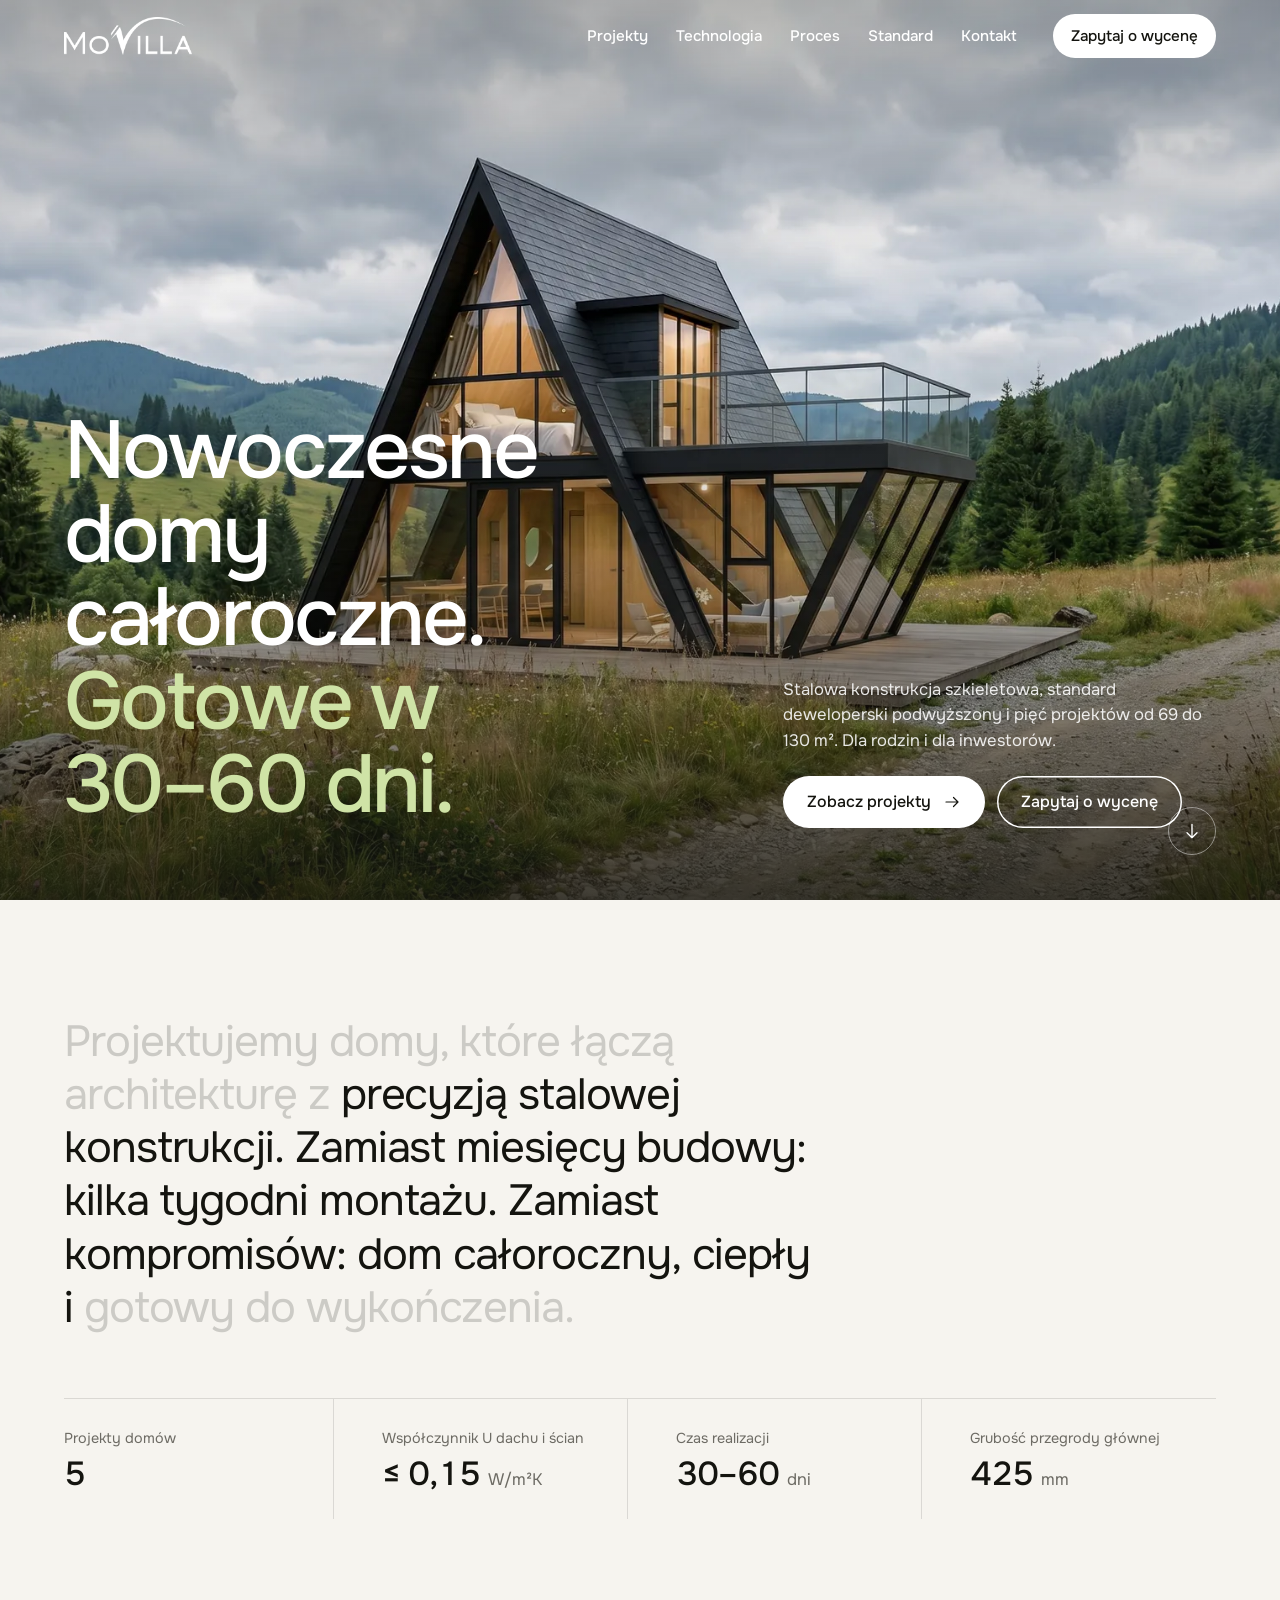
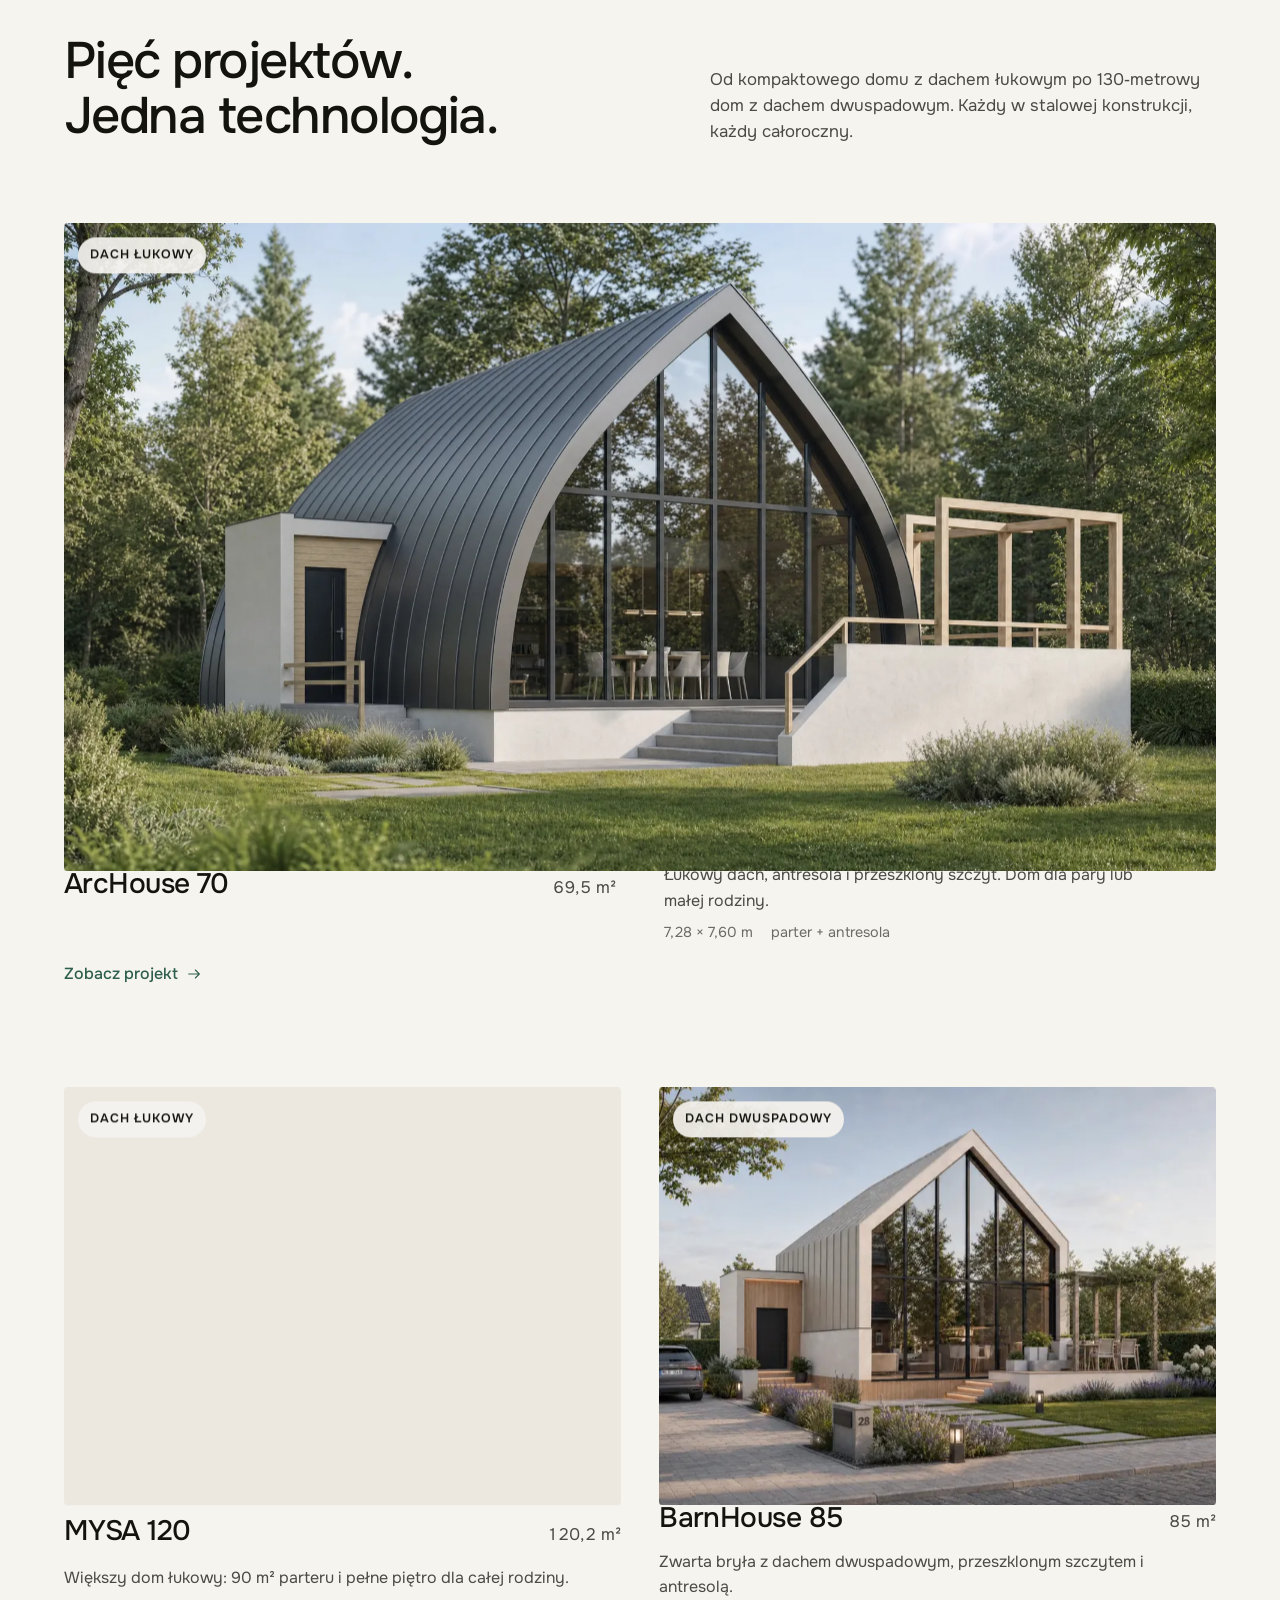
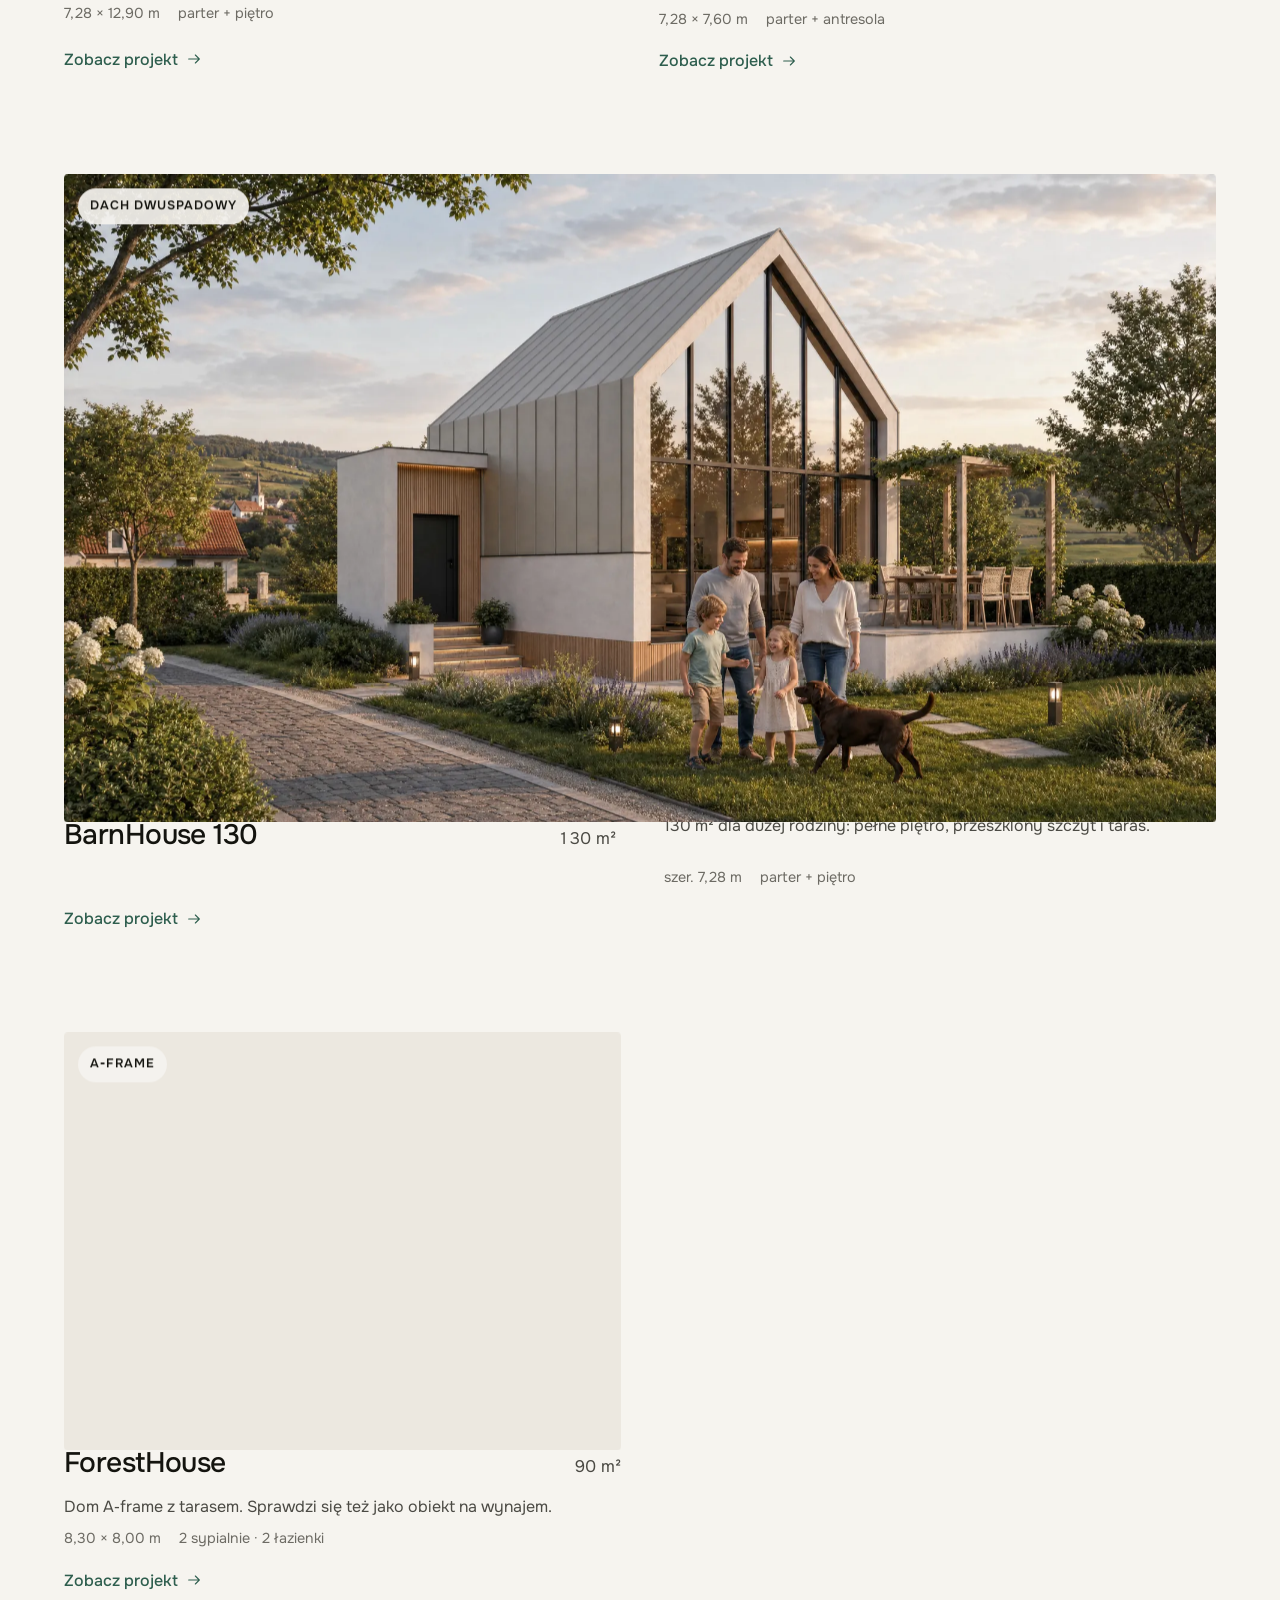
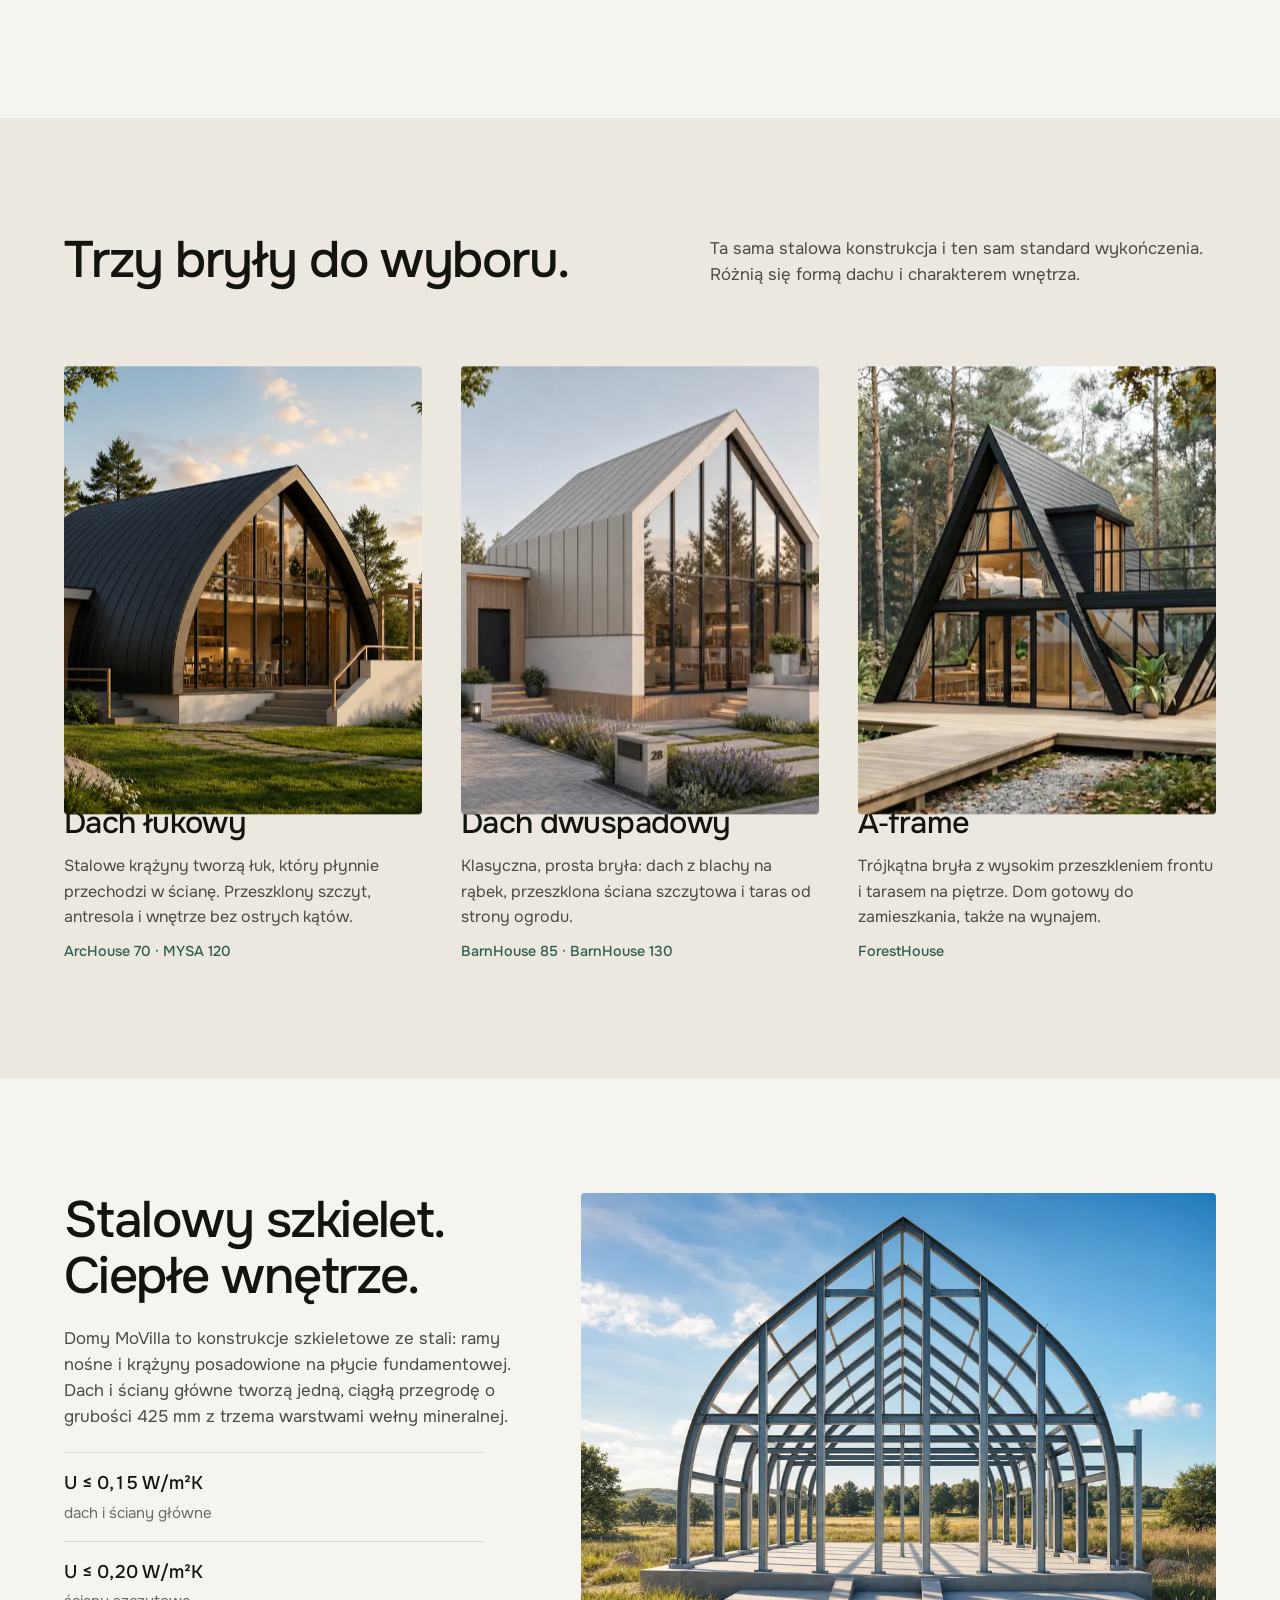
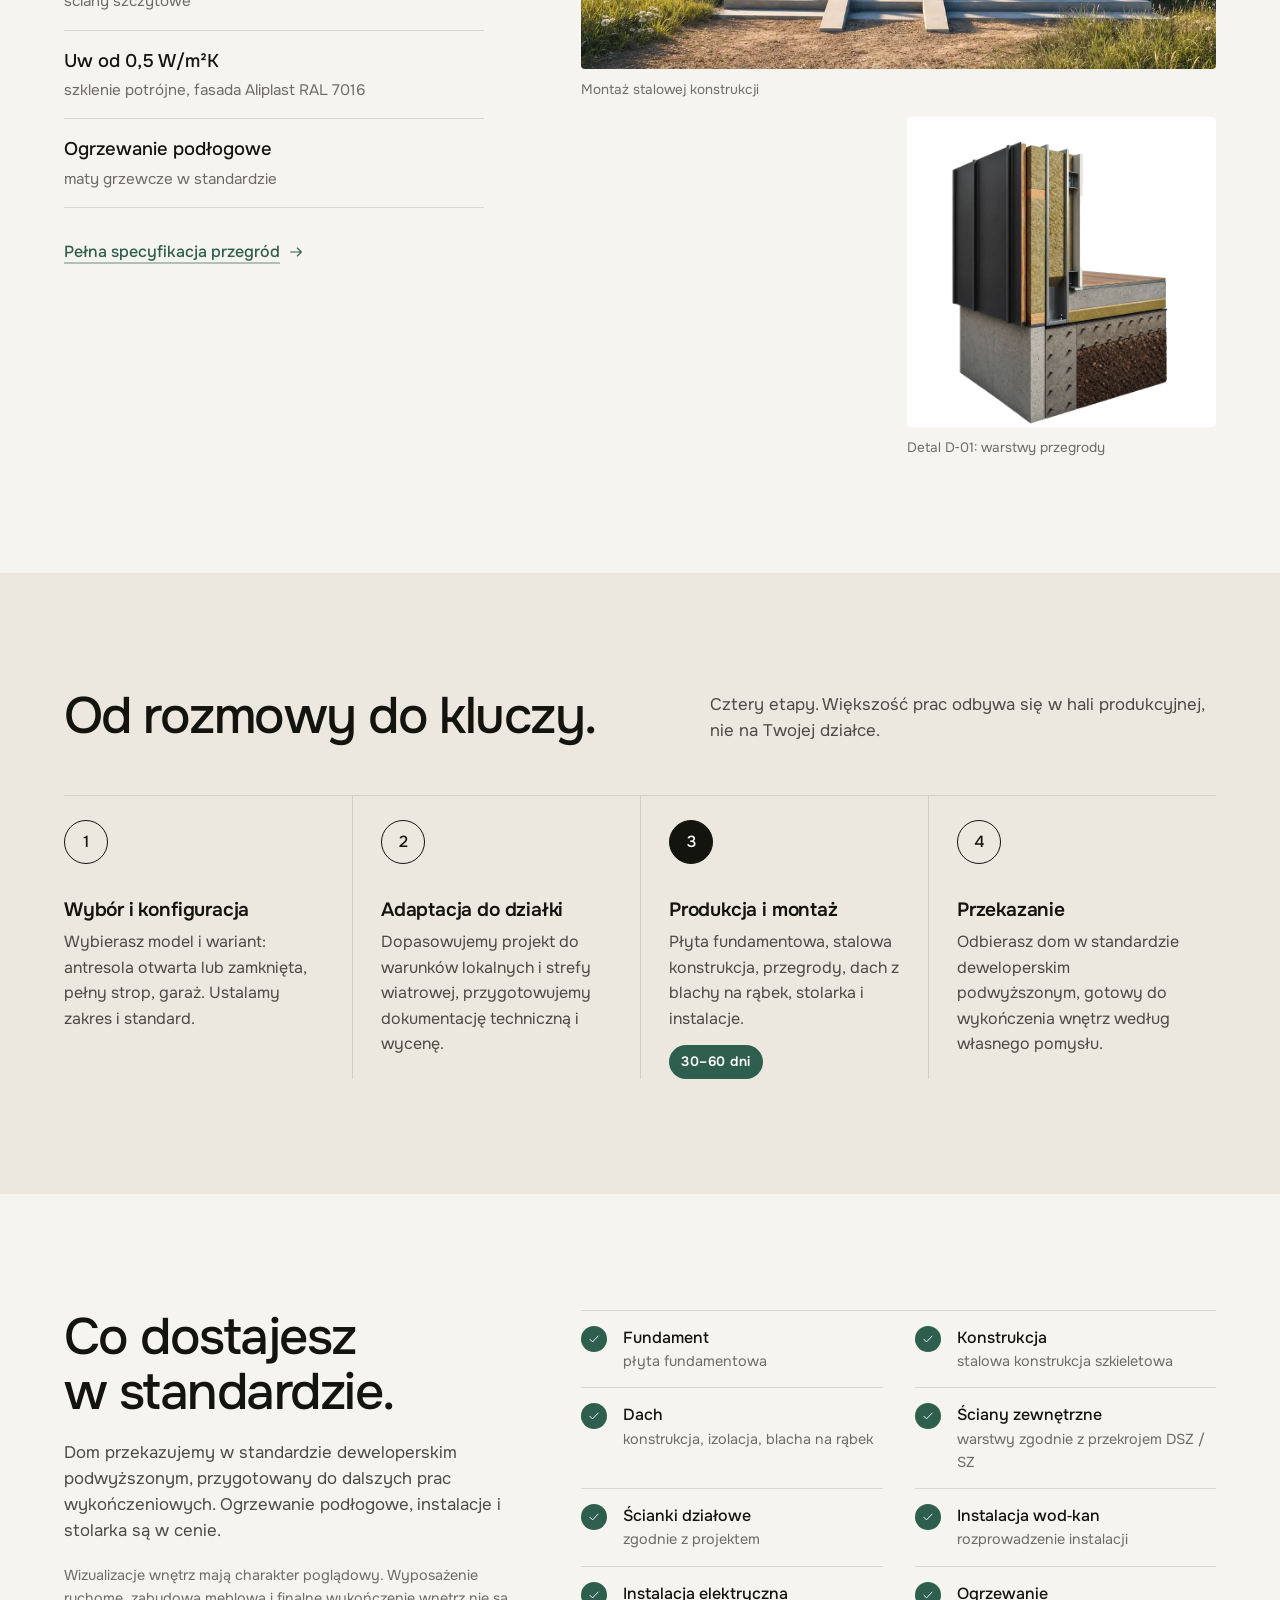
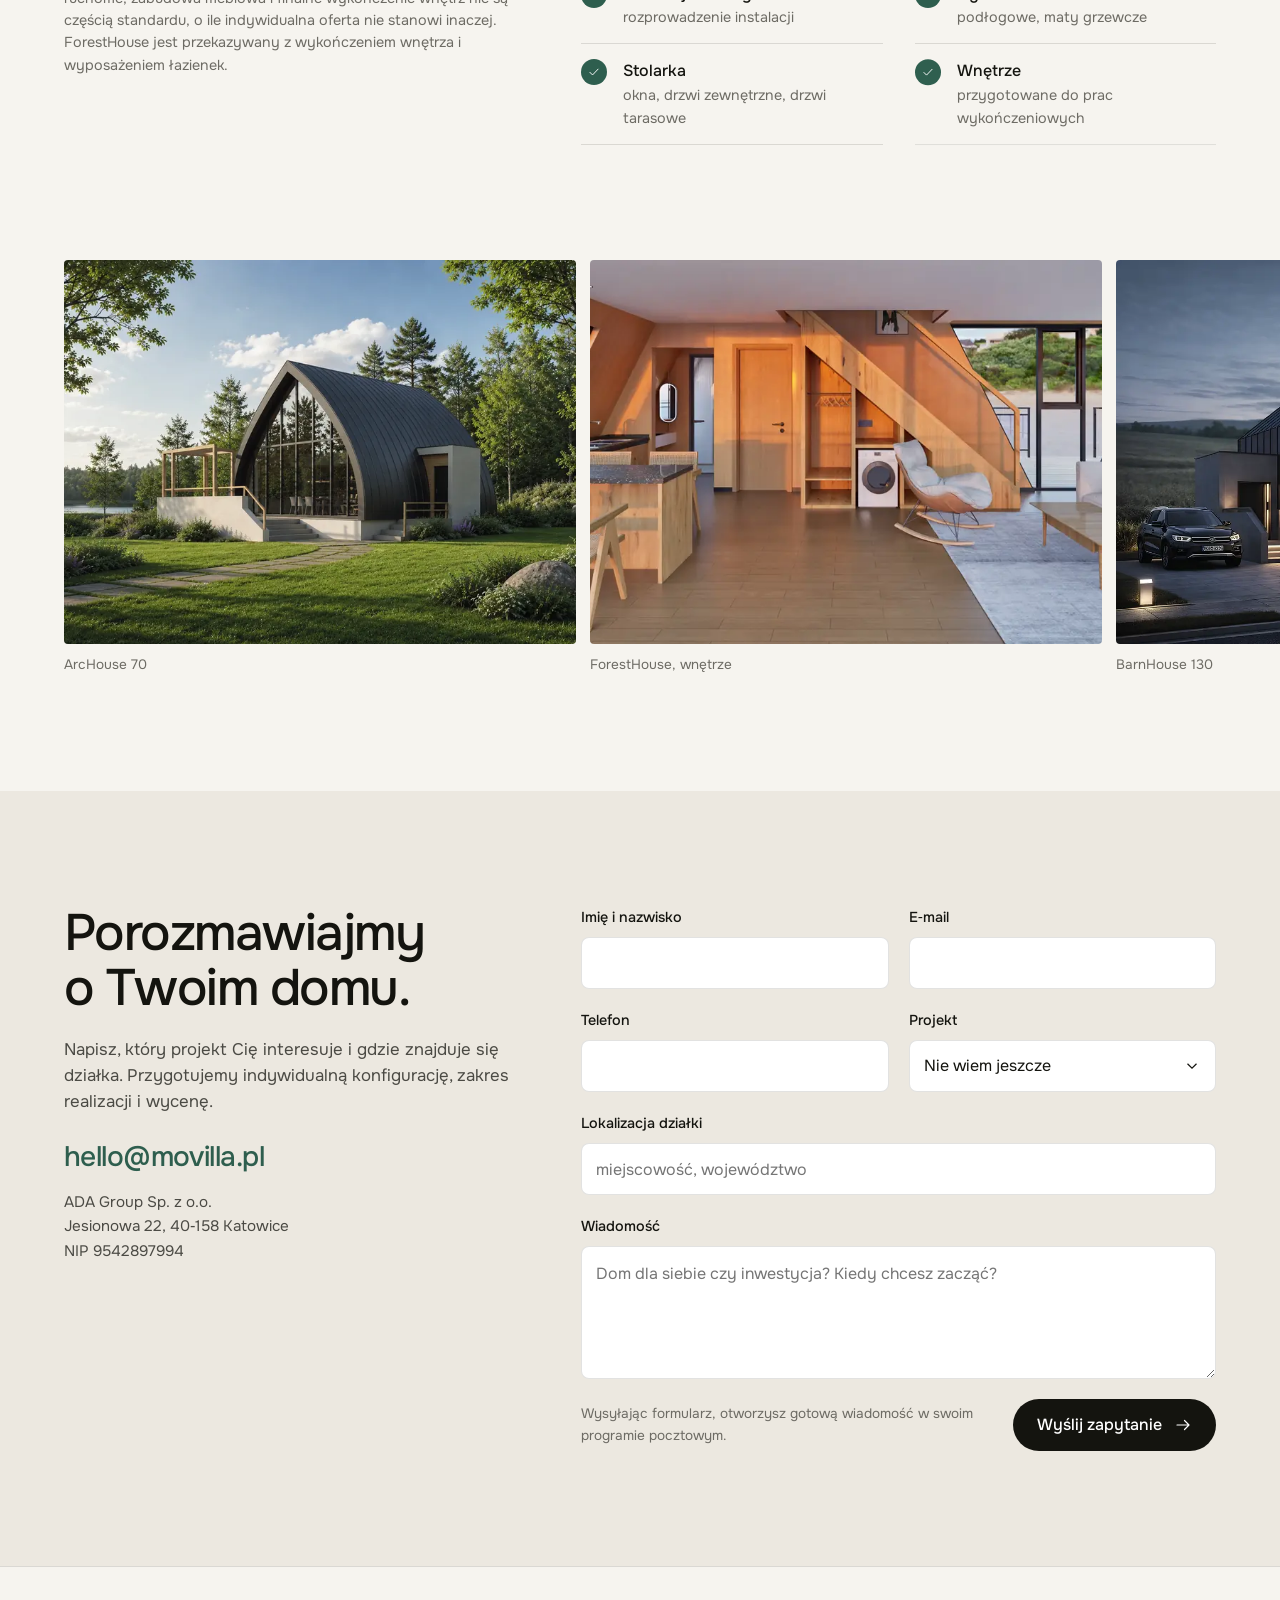
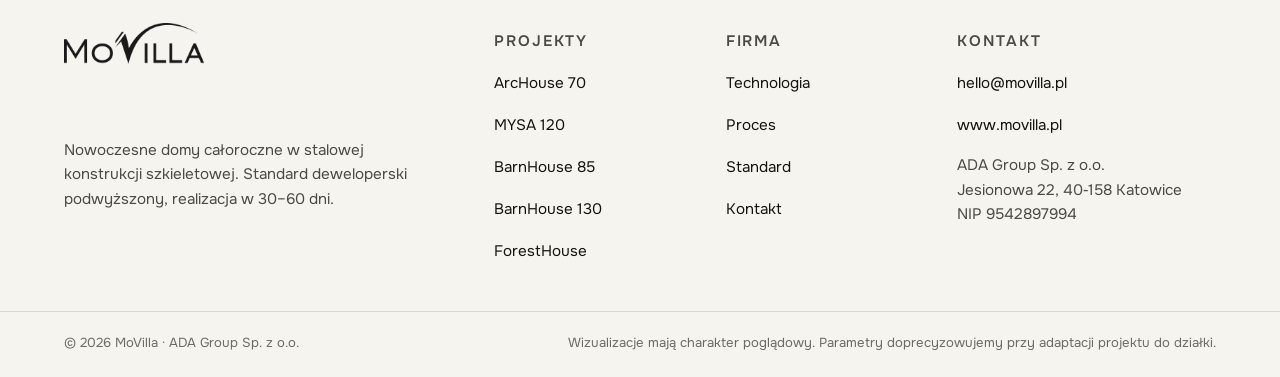
==== commit 85ff4d8b: "Hero z filmem w tle (image-to-video z wizualizacji ForestHouse), poprawki języka, paralaksa kart, pr" ====
--- a/index.html
+++ b/index.html
@@ -54,7 +54,11 @@
 <main id="main">
 
 <section class="hero" id="hero">
-  <div class="hero__media"><img src="img/forest/hero.webp" srcset="img/forest/hero-960.webp 960w, img/forest/hero.webp 1920w" sizes="100vw" alt="Dom A-frame MoVilla ForestHouse w górskim krajobrazie o zmierzchu" fetchpriority="high" decoding="async" ></div>
+  <div class="hero__media">
+    <img src="img/forest/hero.webp" srcset="img/forest/hero-960.webp 960w, img/forest/hero.webp 1920w" sizes="100vw" alt="Dom A-frame MoVilla ForestHouse w górskim krajobrazie o zmierzchu" fetchpriority="high" decoding="async" >
+    <video class="hero__video" muted loop playsinline preload="none" poster="img/forest/hero-960.webp" aria-hidden="true" tabindex="-1" data-src="video/hero.mp4" data-src-mobile="video/hero-720.mp4"></video>
+    <button class="hero__toggle" type="button" aria-pressed="true" aria-label="Zatrzymaj film w tle" hidden><svg class="ic" viewBox="0 0 24 24" fill="none" stroke="currentColor" stroke-width="1.6" stroke-linecap="round" aria-hidden="true"><path class="ic-pause" d="M9 6v12M15 6v12"/><path class="ic-play" d="M8 5v14l11-7z" hidden/></svg></button>
+  </div>
   <div class="hero__content">
     <h1 class="hero__title"><span class="line">Nowoczesne domy</span><span class="line">całoroczne.</span><span class="line hero__accent">Gotowe w 30–60 dni.</span></h1>
     <div class="hero__aside">
@@ -81,41 +85,41 @@
   <div class="wrap">
     <div class="sec-head" data-reveal>
       <h2 class="h2">Pięć projektów.<br>Jedna technologia.</h2>
-      <p class="lead">Od kompaktowego domu z łukowym dachem po 130‑metrową stodołę. Każdy w stalowej konstrukcji, każdy całoroczny.</p>
+      <p class="lead">Od kompaktowego domu z dachem łukowym po 130‑metrowy dom z dachem dwuspadowym. Każdy w stalowej konstrukcji, każdy całoroczny.</p>
     </div>
     <div class="pj-grid">
       <a class="pj pj--wide" href="projekty/archouse-70.html" data-reveal>
-        <span class="pj__media"><span class="pj__img"><img src="img/arc70/hero.webp" srcset="img/arc70/hero-960.webp 960w, img/arc70/hero.webp 1920w" sizes="(max-width:760px) 100vw, 100vw" alt="ArcHouse 70, wizualizacja domu" loading="lazy" decoding="async" ></span><span class="pj__tag">Łukowy dach</span></span>
+        <span class="pj__media"><span class="pj__img"><img src="img/arc70/hero.webp" srcset="img/arc70/hero-960.webp 960w, img/arc70/hero.webp 1920w" sizes="(max-width:760px) 100vw, 100vw" alt="ArcHouse 70, wizualizacja domu" loading="lazy" decoding="async" ></span><span class="pj__tag">Dach łukowy</span></span>
         <span class="pj__body">
           <span class="pj__head"><span class="pj__name">ArcHouse 70</span><span class="pj__area">69,5 m²</span></span>
-          <span class="pj__desc">Łuk, antresola i przeszklony szczyt. Start dla pary lub małej rodziny.</span>
+          <span class="pj__desc">Łukowy dach, antresola i przeszklony szczyt. Dom dla pary lub małej rodziny.</span>
           <span class="pj__meta"><span>7,28 × 7,60 m</span><span>parter + antresola</span></span>
           <span class="pj__link">Zobacz projekt <svg class="ic" viewBox="0 0 24 24" fill="none" stroke="currentColor" stroke-width="1.6" stroke-linecap="round" stroke-linejoin="round" aria-hidden="true"><path d="M4 12h16M14 6l6 6-6 6"/></svg></span>
         </span>
       </a>
       <a class="pj" href="projekty/mysa-120.html" data-reveal>
-        <span class="pj__media"><span class="pj__img"><img src="img/mysa120/hero.webp" srcset="img/mysa120/hero-960.webp 960w, img/mysa120/hero.webp 1920w" sizes="(max-width:760px) 100vw, 50vw" alt="MYSA 120, wizualizacja domu" loading="lazy" decoding="async" ></span><span class="pj__tag">Łukowy dach</span></span>
+        <span class="pj__media"><span class="pj__img"><img src="img/mysa120/hero.webp" srcset="img/mysa120/hero-960.webp 960w, img/mysa120/hero.webp 1920w" sizes="(max-width:760px) 100vw, 50vw" alt="MYSA 120, wizualizacja domu" loading="lazy" decoding="async" ></span><span class="pj__tag">Dach łukowy</span></span>
         <span class="pj__body">
           <span class="pj__head"><span class="pj__name">MYSA 120</span><span class="pj__area">120,2 m²</span></span>
-          <span class="pj__desc">Wydłużony łuk: 90 m² parteru i pełnowymiarowe piętro.</span>
+          <span class="pj__desc">Większy dom łukowy: 90 m² parteru i pełne piętro dla całej rodziny.</span>
           <span class="pj__meta"><span>7,28 × 12,90 m</span><span>parter + piętro</span></span>
           <span class="pj__link">Zobacz projekt <svg class="ic" viewBox="0 0 24 24" fill="none" stroke="currentColor" stroke-width="1.6" stroke-linecap="round" stroke-linejoin="round" aria-hidden="true"><path d="M4 12h16M14 6l6 6-6 6"/></svg></span>
         </span>
       </a>
       <a class="pj" href="projekty/barnhouse-85.html" data-reveal>
-        <span class="pj__media"><span class="pj__img"><img src="img/barn85/hero.webp" srcset="img/barn85/hero-960.webp 960w, img/barn85/hero.webp 1920w" sizes="(max-width:760px) 100vw, 50vw" alt="BarnHouse 85, wizualizacja domu" loading="lazy" decoding="async" ></span><span class="pj__tag">Nowoczesna stodoła</span></span>
+        <span class="pj__media"><span class="pj__img"><img src="img/barn85/hero.webp" srcset="img/barn85/hero-960.webp 960w, img/barn85/hero.webp 1920w" sizes="(max-width:760px) 100vw, 50vw" alt="BarnHouse 85, wizualizacja domu" loading="lazy" decoding="async" ></span><span class="pj__tag">Dach dwuspadowy</span></span>
         <span class="pj__body">
           <span class="pj__head"><span class="pj__name">BarnHouse 85</span><span class="pj__area">85 m²</span></span>
-          <span class="pj__desc">Współczesna stodoła w stali. Zwarta, z antresolą.</span>
+          <span class="pj__desc">Zwarta bryła z dachem dwuspadowym, przeszklonym szczytem i antresolą.</span>
           <span class="pj__meta"><span>7,28 × 7,60 m</span><span>parter + antresola</span></span>
           <span class="pj__link">Zobacz projekt <svg class="ic" viewBox="0 0 24 24" fill="none" stroke="currentColor" stroke-width="1.6" stroke-linecap="round" stroke-linejoin="round" aria-hidden="true"><path d="M4 12h16M14 6l6 6-6 6"/></svg></span>
         </span>
       </a>
       <a class="pj pj--wide" href="projekty/barnhouse-130.html" data-reveal>
-        <span class="pj__media"><span class="pj__img"><img src="img/barn130/hero.webp" srcset="img/barn130/hero-960.webp 960w, img/barn130/hero.webp 1920w" sizes="(max-width:760px) 100vw, 100vw" alt="BarnHouse 130, wizualizacja domu" loading="lazy" decoding="async" ></span><span class="pj__tag">Nowoczesna stodoła</span></span>
+        <span class="pj__media"><span class="pj__img"><img src="img/barn130/hero.webp" srcset="img/barn130/hero-960.webp 960w, img/barn130/hero.webp 1920w" sizes="(max-width:760px) 100vw, 100vw" alt="BarnHouse 130, wizualizacja domu" loading="lazy" decoding="async" ></span><span class="pj__tag">Dach dwuspadowy</span></span>
         <span class="pj__body">
           <span class="pj__head"><span class="pj__name">BarnHouse 130</span><span class="pj__area">130 m²</span></span>
-          <span class="pj__desc">130 m² dla dużej rodziny. Pełne piętro, przeszklony szczyt.</span>
+          <span class="pj__desc">130 m² dla dużej rodziny: pełne piętro, przeszklony szczyt i taras.</span>
           <span class="pj__meta"><span>szer. 7,28 m</span><span>parter + piętro</span></span>
           <span class="pj__link">Zobacz projekt <svg class="ic" viewBox="0 0 24 24" fill="none" stroke="currentColor" stroke-width="1.6" stroke-linecap="round" stroke-linejoin="round" aria-hidden="true"><path d="M4 12h16M14 6l6 6-6 6"/></svg></span>
         </span>
@@ -124,7 +128,7 @@
         <span class="pj__media"><span class="pj__img"><img src="img/forest/hero.webp" srcset="img/forest/hero-960.webp 960w, img/forest/hero.webp 1920w" sizes="(max-width:760px) 100vw, 50vw" alt="ForestHouse, wizualizacja domu" loading="lazy" decoding="async" ></span><span class="pj__tag">A‑frame</span></span>
         <span class="pj__body">
           <span class="pj__head"><span class="pj__name">ForestHouse</span><span class="pj__area">90 m²</span></span>
-          <span class="pj__desc">A‑frame z tarasem. Gotowy produkt pod wynajem lub glamping.</span>
+          <span class="pj__desc">Dom A‑frame z tarasem. Sprawdzi się też jako obiekt na wynajem.</span>
           <span class="pj__meta"><span>8,30 × 8,00 m</span><span>2 sypialnie · 2 łazienki</span></span>
           <span class="pj__link">Zobacz projekt <svg class="ic" viewBox="0 0 24 24" fill="none" stroke="currentColor" stroke-width="1.6" stroke-linecap="round" stroke-linejoin="round" aria-hidden="true"><path d="M4 12h16M14 6l6 6-6 6"/></svg></span>
         </span>
@@ -136,20 +140,20 @@
   <div class="wrap">
     <div class="sec-head" data-reveal>
       <h2 class="h2">Trzy bryły do wyboru.</h2>
-      <p class="lead">Ta sama konstrukcja i ten sam standard. Różni je forma dachu i charakter wnętrza.</p>
+      <p class="lead">Ta sama stalowa konstrukcja i ten sam standard wykończenia. Różnią się formą dachu i charakterem wnętrza.</p>
     </div>
     <div class="forms__grid">
       <a class="form" href="projekty/archouse-70.html" data-reveal>
-        <span class="form__img"><img src="img/arc70/lake-2.webp" srcset="img/arc70/lake-2-960.webp 960w, img/arc70/lake-2.webp 1920w" sizes="(max-width:760px) 100vw, 33vw" alt="Dom z łukowym dachem ArcHouse" loading="lazy" decoding="async" ></span>
-        <span class="form__body"><h3>Łuk</h3><p>Krążyny stalowe tworzą łukowy dach przechodzący w ścianę. Przeszklony szczyt, antresola, wnętrze bez ostrych kątów.</p><span class="form__models">ArcHouse 70 · MYSA 120</span></span>
+        <span class="form__img"><img src="img/arc70/lake-2.webp" srcset="img/arc70/lake-2-960.webp 960w, img/arc70/lake-2.webp 1920w" sizes="(max-width:760px) 100vw, 33vw" alt="Dom ArcHouse z dachem łukowym" loading="lazy" decoding="async" ></span>
+        <span class="form__body"><h3>Dach łukowy</h3><p>Stalowe krążyny tworzą łuk, który płynnie przechodzi w ścianę. Przeszklony szczyt, antresola i wnętrze bez ostrych kątów.</p><span class="form__models">ArcHouse 70 · MYSA 120</span></span>
       </a>
       <a class="form" href="projekty/barnhouse-85.html" data-reveal>
-        <span class="form__img"><img src="img/barn85/ext-2.webp" srcset="img/barn85/ext-2-960.webp 960w, img/barn85/ext-2.webp 1920w" sizes="(max-width:760px) 100vw, 33vw" alt="Nowoczesna stodoła BarnHouse" loading="lazy" decoding="async" ></span>
-        <span class="form__body"><h3>Stodoła</h3><p>Dwuspadowy dach z blachy na rąbek, ciemna elewacja, przeszklona ściana szczytowa i taras.</p><span class="form__models">BarnHouse 85 · BarnHouse 130</span></span>
+        <span class="form__img"><img src="img/barn85/ext-2.webp" srcset="img/barn85/ext-2-960.webp 960w, img/barn85/ext-2.webp 1920w" sizes="(max-width:760px) 100vw, 33vw" alt="Dom BarnHouse z dachem dwuspadowym" loading="lazy" decoding="async" ></span>
+        <span class="form__body"><h3>Dach dwuspadowy</h3><p>Klasyczna, prosta bryła: dach z blachy na rąbek, przeszklona ściana szczytowa i taras od strony ogrodu.</p><span class="form__models">BarnHouse 85 · BarnHouse 130</span></span>
       </a>
       <a class="form" href="projekty/foresthouse.html" data-reveal>
         <span class="form__img"><img src="img/forest/ext-2.webp" srcset="img/forest/ext-2-960.webp 960w, img/forest/ext-2.webp 1920w" sizes="(max-width:760px) 100vw, 33vw" alt="Dom A-frame ForestHouse w lesie" loading="lazy" decoding="async" ></span>
-        <span class="form__body"><h3>A‑frame</h3><p>Trójkątna bryła z wysokim przeszkleniem frontu i tarasem na piętrze. Gotowa do zamieszkania, także jako produkt inwestycyjny.</p><span class="form__models">ForestHouse</span></span>
+        <span class="form__body"><h3>A‑frame</h3><p>Trójkątna bryła z wysokim przeszkleniem frontu i tarasem na piętrze. Dom gotowy do zamieszkania, także na wynajem.</p><span class="form__models">ForestHouse</span></span>
       </a>
     </div>
   </div>
@@ -179,7 +183,7 @@
   <div class="wrap">
     <div class="sec-head" data-reveal>
       <h2 class="h2">Od rozmowy do kluczy.</h2>
-      <p class="lead">Cztery etapy. Większość pracy dzieje się w hali, nie na Twojej działce.</p>
+      <p class="lead">Cztery etapy. Większość prac odbywa się w hali produkcyjnej, nie na Twojej działce.</p>
     </div>
     <ol class="steps" data-stagger>
       <li><span class="steps__num">1</span><h3>Wybór i konfiguracja</h3><p>Wybierasz model i wariant: antresola otwarta lub zamknięta, pełny strop, garaż. Ustalamy zakres i standard.</p></li>
@@ -209,7 +213,7 @@
   <div class="wrap contact__grid">
     <div class="contact__text" data-reveal>
       <h2 class="h2">Porozmawiajmy o Twoim domu.</h2>
-      <p class="lead">Napisz, który projekt Cię interesuje i gdzie jest działka. Przygotujemy indywidualną konfigurację, zakres realizacji i wycenę.</p>
+      <p class="lead">Napisz, który projekt Cię interesuje i gdzie znajduje się działka. Przygotujemy indywidualną konfigurację, zakres realizacji i wycenę.</p>
       <address class="contact__info"><a class="contact__mail" href="mailto:hello@movilla.pl">hello@movilla.pl</a><span>ADA Group Sp. z o.o.<br>Jesionowa 22, 40‑158 Katowice<br>NIP 9542897994</span></address>
     </div>
     <form class="form-grid" novalidate data-reveal>
--- a/css/style.css
+++ b/css/style.css
@@ -143,6 +143,14 @@
 .hero { position: relative; min-height: 100svh; display: flex; flex-direction: column; justify-content: flex-end; color: var(--white); isolation: isolate; overflow: hidden; }
 .hero__media { position: absolute; inset: 0; z-index: -1; background: #2b2f2a; }
 .hero__media img { width: 100%; height: 100%; object-fit: cover; object-position: 60% 50%; }
+.hero__video { position: absolute; inset: 0; width: 100%; height: 100%; object-fit: cover; object-position: 60% 50%; opacity: 0; transition: opacity 1.2s ease; pointer-events: none; }
+.hero__video.is-ready { opacity: 1; }
+.hero__toggle { position: absolute; z-index: 2; right: var(--gutter); top: calc(var(--nav-h) + 12px); width: 44px; height: 44px; border-radius: 50%; border: 1px solid rgba(255,255,255,.45); color: var(--white); display: grid; place-items: center; background: rgba(20,20,15,.25); backdrop-filter: blur(6px); -webkit-backdrop-filter: blur(6px); transition: background .25s; }
+.hero__toggle:hover { background: rgba(20,20,15,.5); }
+.hero__toggle[hidden] { display: none; }
+.hero__toggle .ic { width: 16px; height: 16px; }
+.hero__toggle [hidden] { display: none; }
+@media (min-width: 900px) { .hero__toggle { top: auto; bottom: clamp(24px, 5vh, 48px); right: calc(var(--gutter) + 60px); } }
 .hero__media::after { content: ""; position: absolute; inset: 0; background: linear-gradient(180deg, rgba(20,20,15,.32) 0%, rgba(20,20,15,0) 35%, rgba(20,20,15,.2) 65%, rgba(20,20,15,.8) 100%); }
 .hero__content { width: 100%; max-width: var(--wrap); margin: 0 auto; padding: calc(var(--nav-h) + 40px) var(--gutter) clamp(40px, 8vh, 96px); display: grid; gap: 28px; }
 .hero__title { font-size: clamp(2.35rem, 6.4vw, 5.4rem); font-weight: 500; letter-spacing: -.035em; line-height: 1.02; text-wrap: balance; }
@@ -437,6 +445,12 @@
 .lightbox__nav--next { right: 16px; }
 @media (min-width: 760px) { .lightbox { padding: 48px; } .lightbox__nav { top: 50%; bottom: auto; transform: translateY(-50%); } .lightbox__nav--prev { left: 24px; } .lightbox__nav--next { right: 24px; } }
 
+/* ---------- przejścia między stronami ---------- */
+@keyframes page-in { from { opacity: 0; } to { opacity: 1; } }
+.js-motion main, .js-motion .footer { animation: page-in .5s ease both; }
+body.is-leaving main, body.is-leaving .footer { opacity: 0; transform: translateY(-10px); transition: opacity .3s ease, transform .3s ease; }
+.pj__media, .form__img { will-change: transform; }
+
 /* ---------- animacje: stan początkowy tylko gdy JS i ruch dozwolony ---------- */
 .js-motion [data-reveal], .js-motion [data-stagger] > * { opacity: 0; transform: translateY(24px); }
 .js-motion .hero__title .line { opacity: 0; transform: translateY(30px); }
